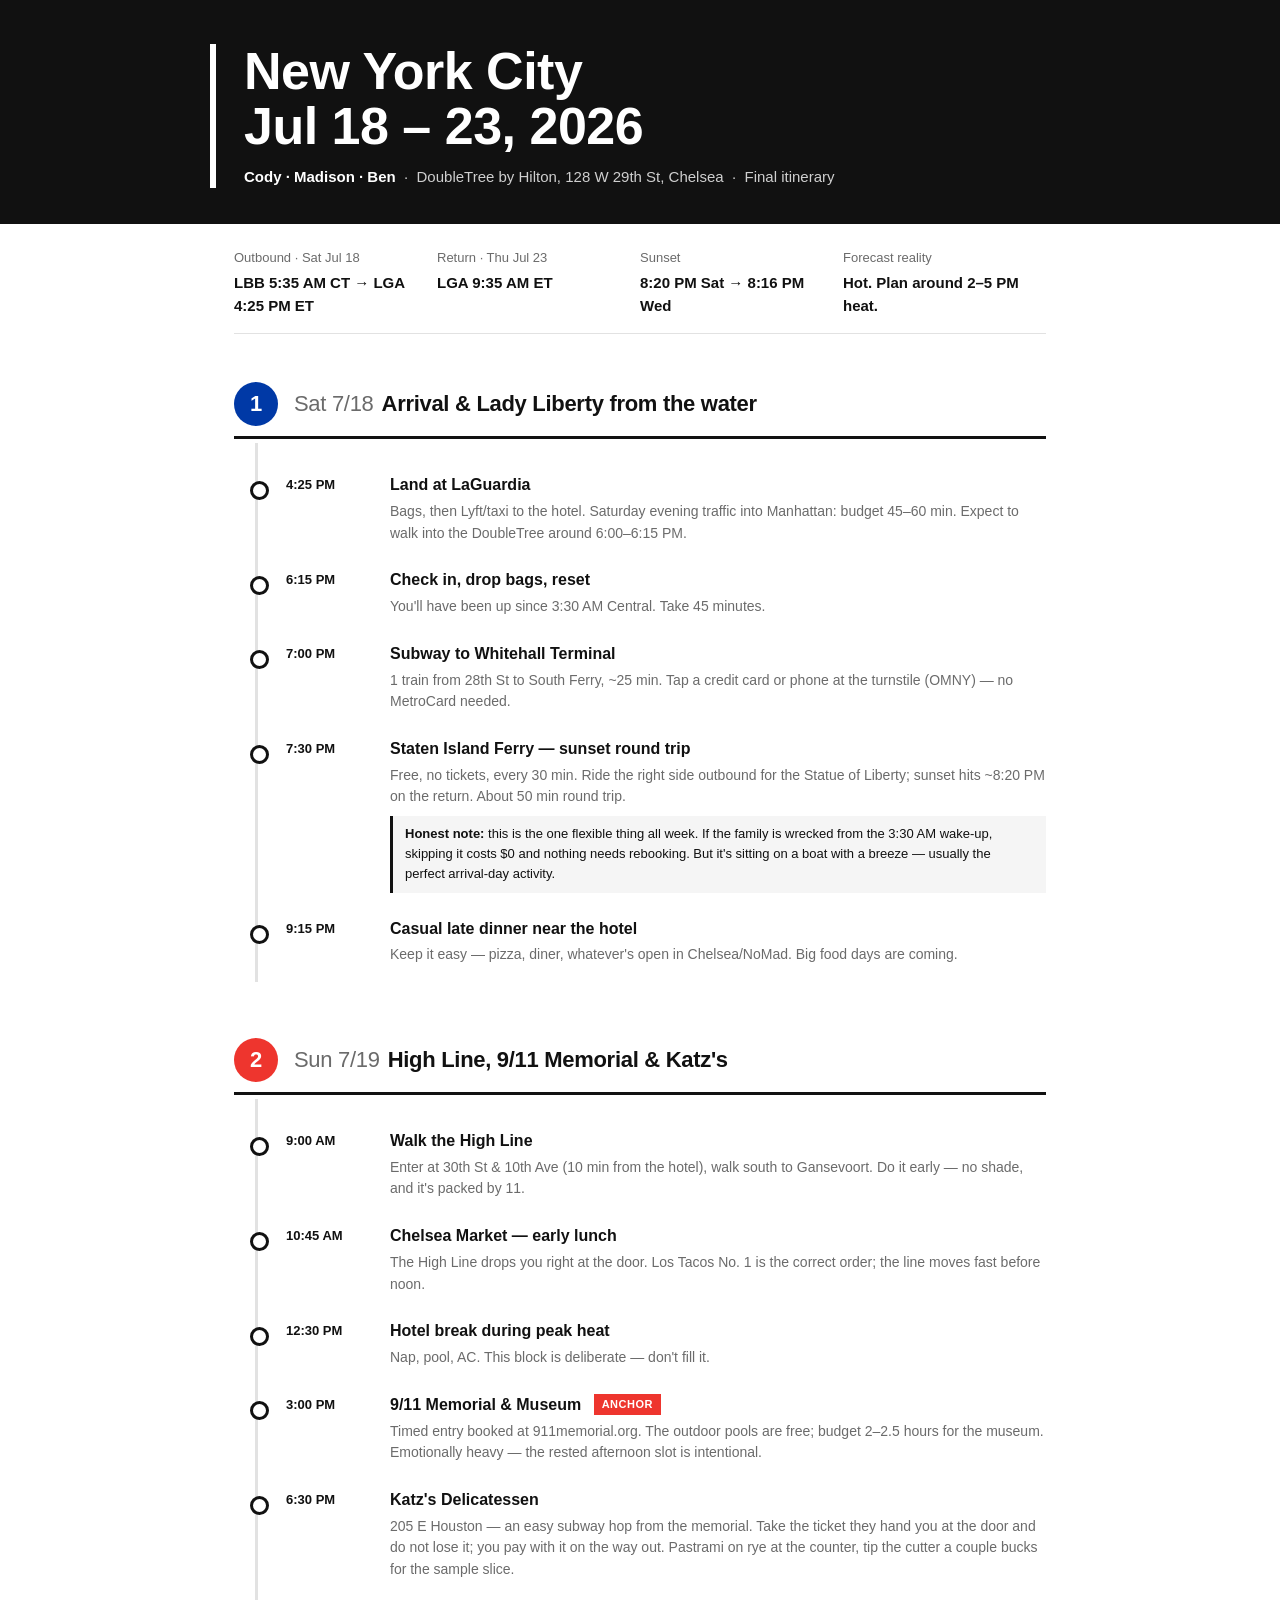
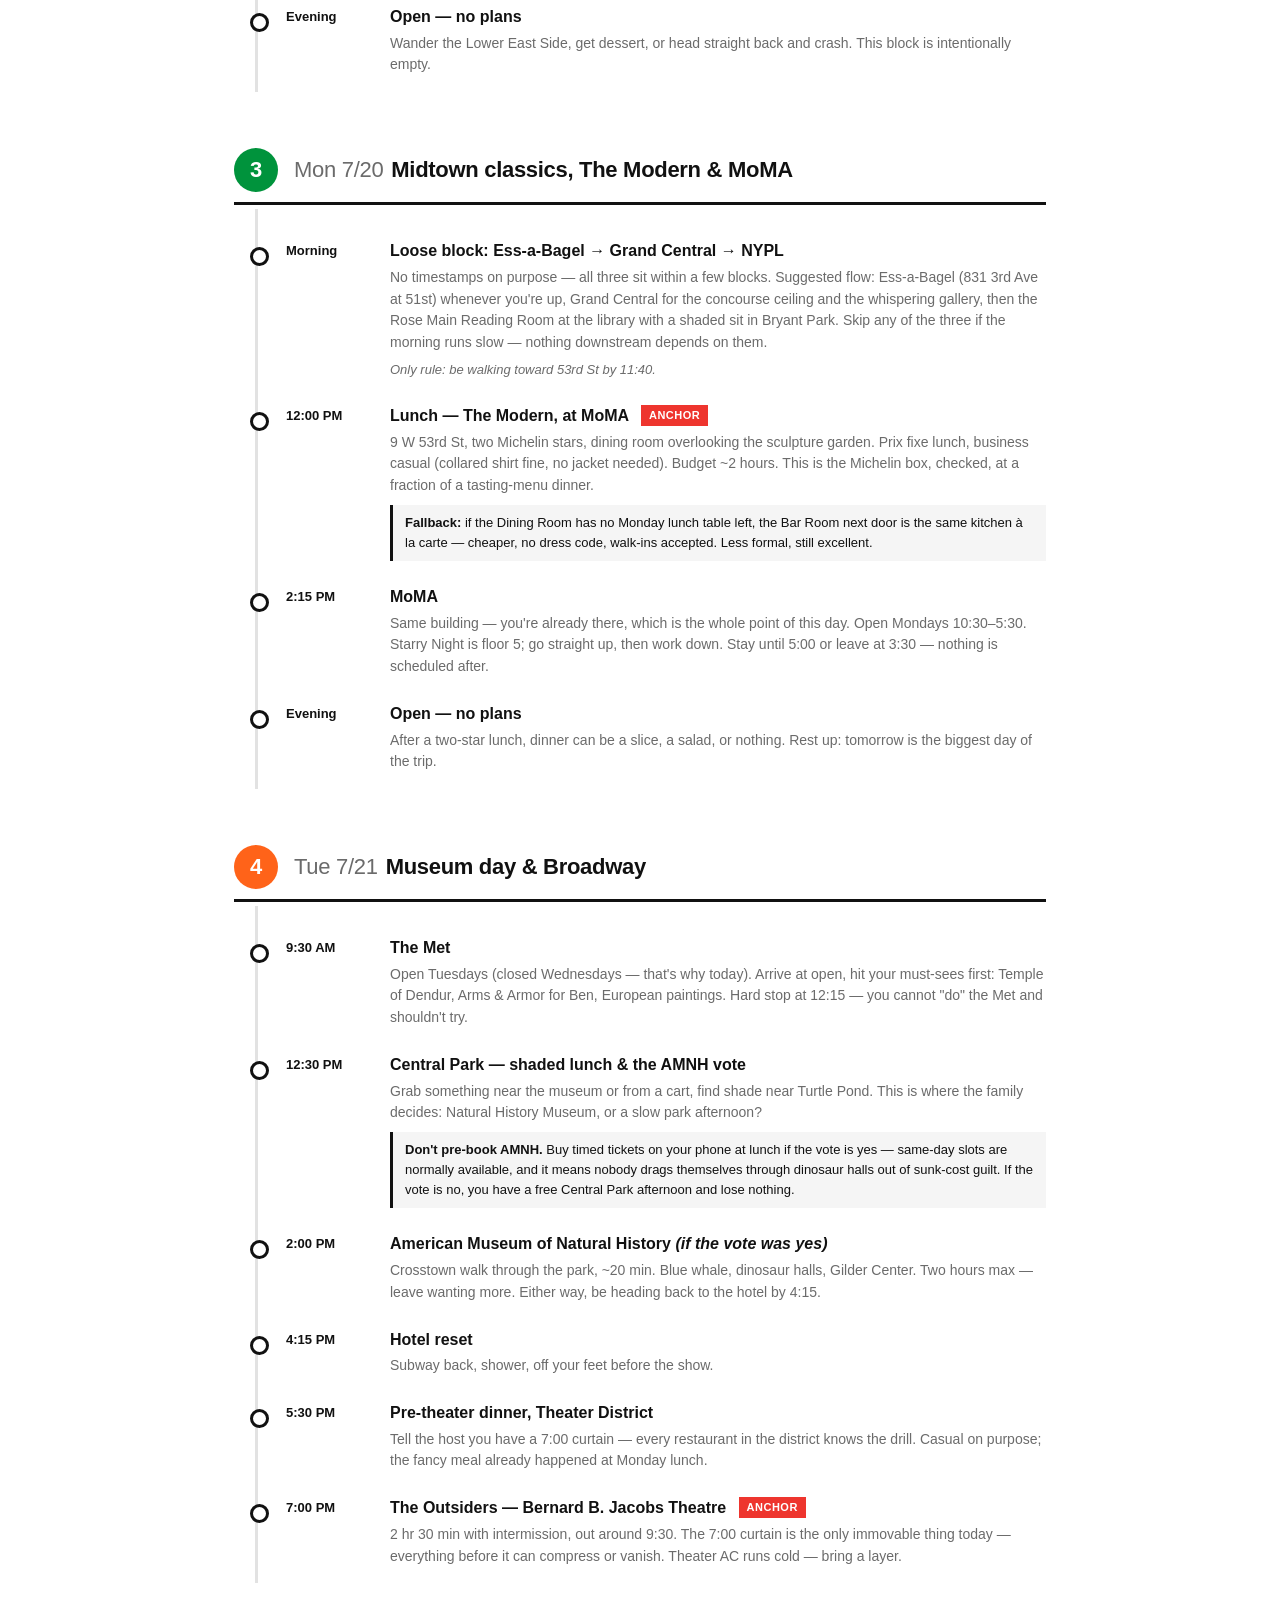
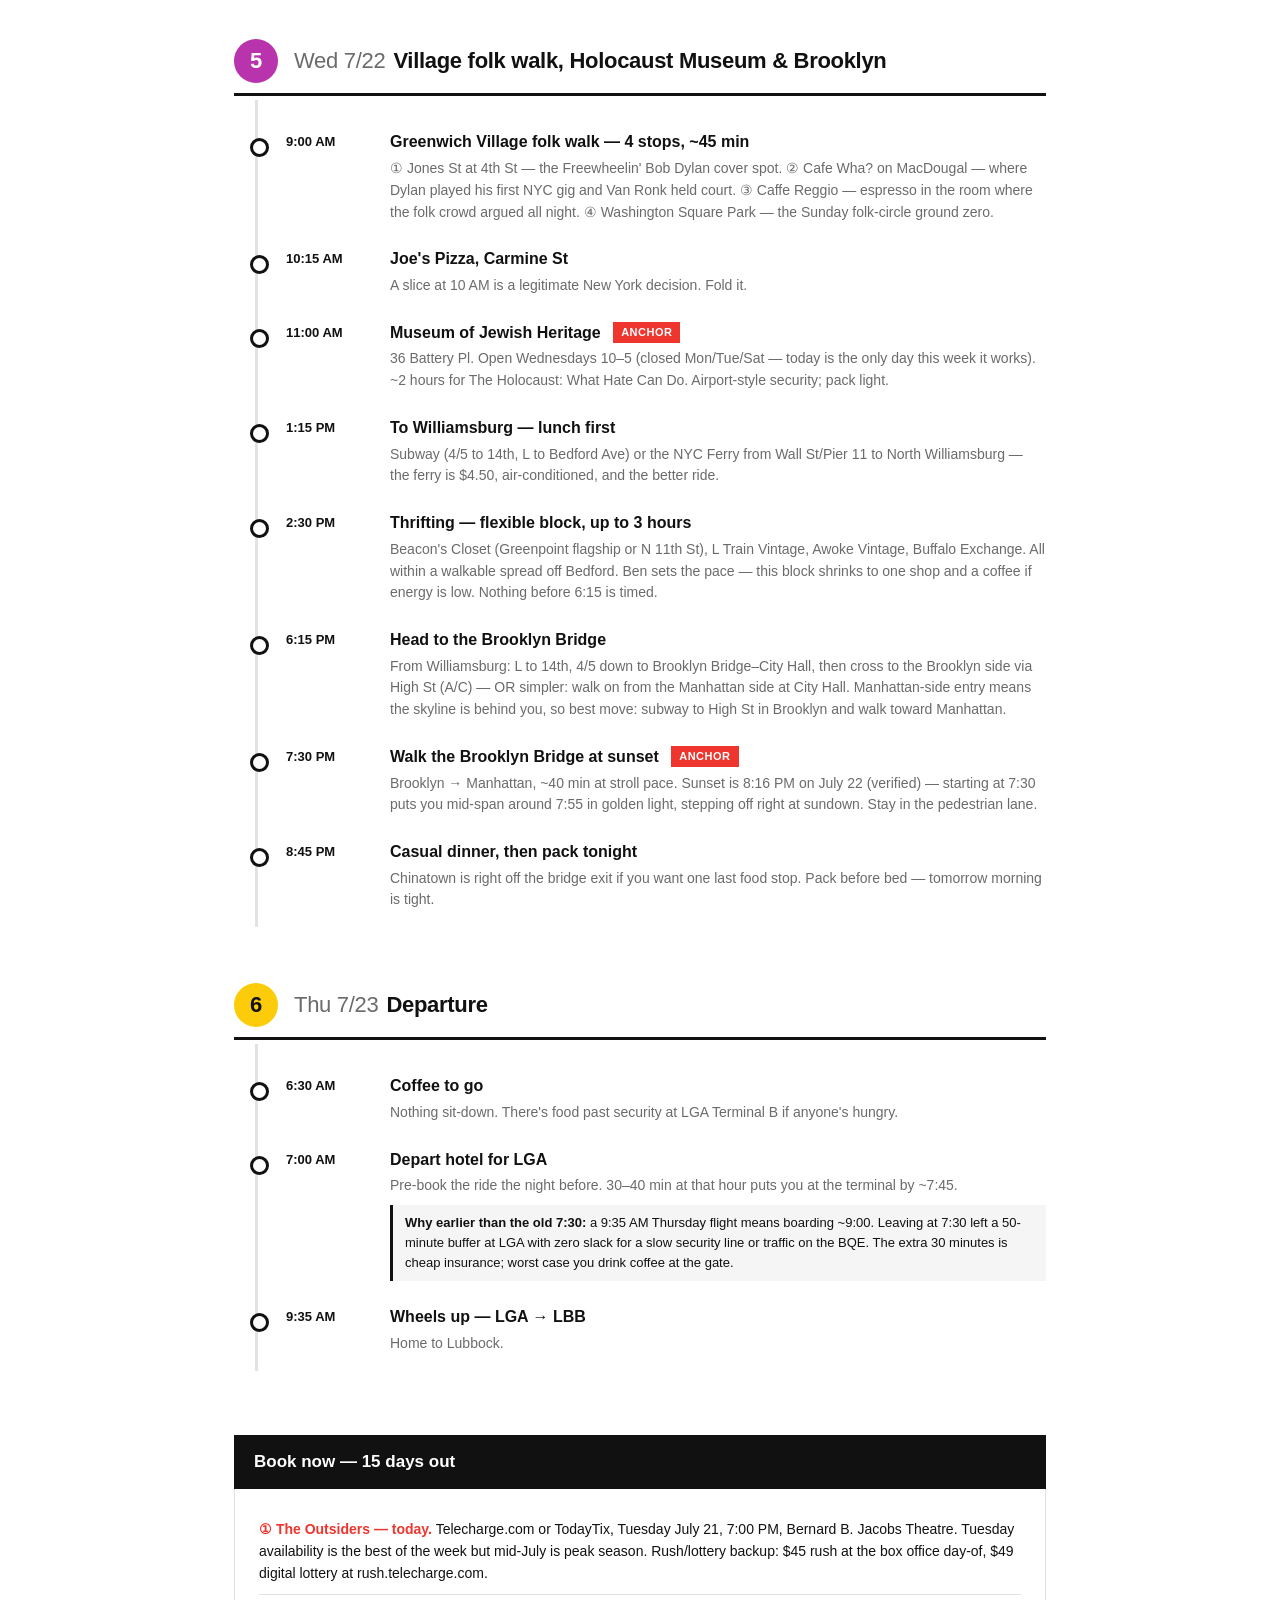
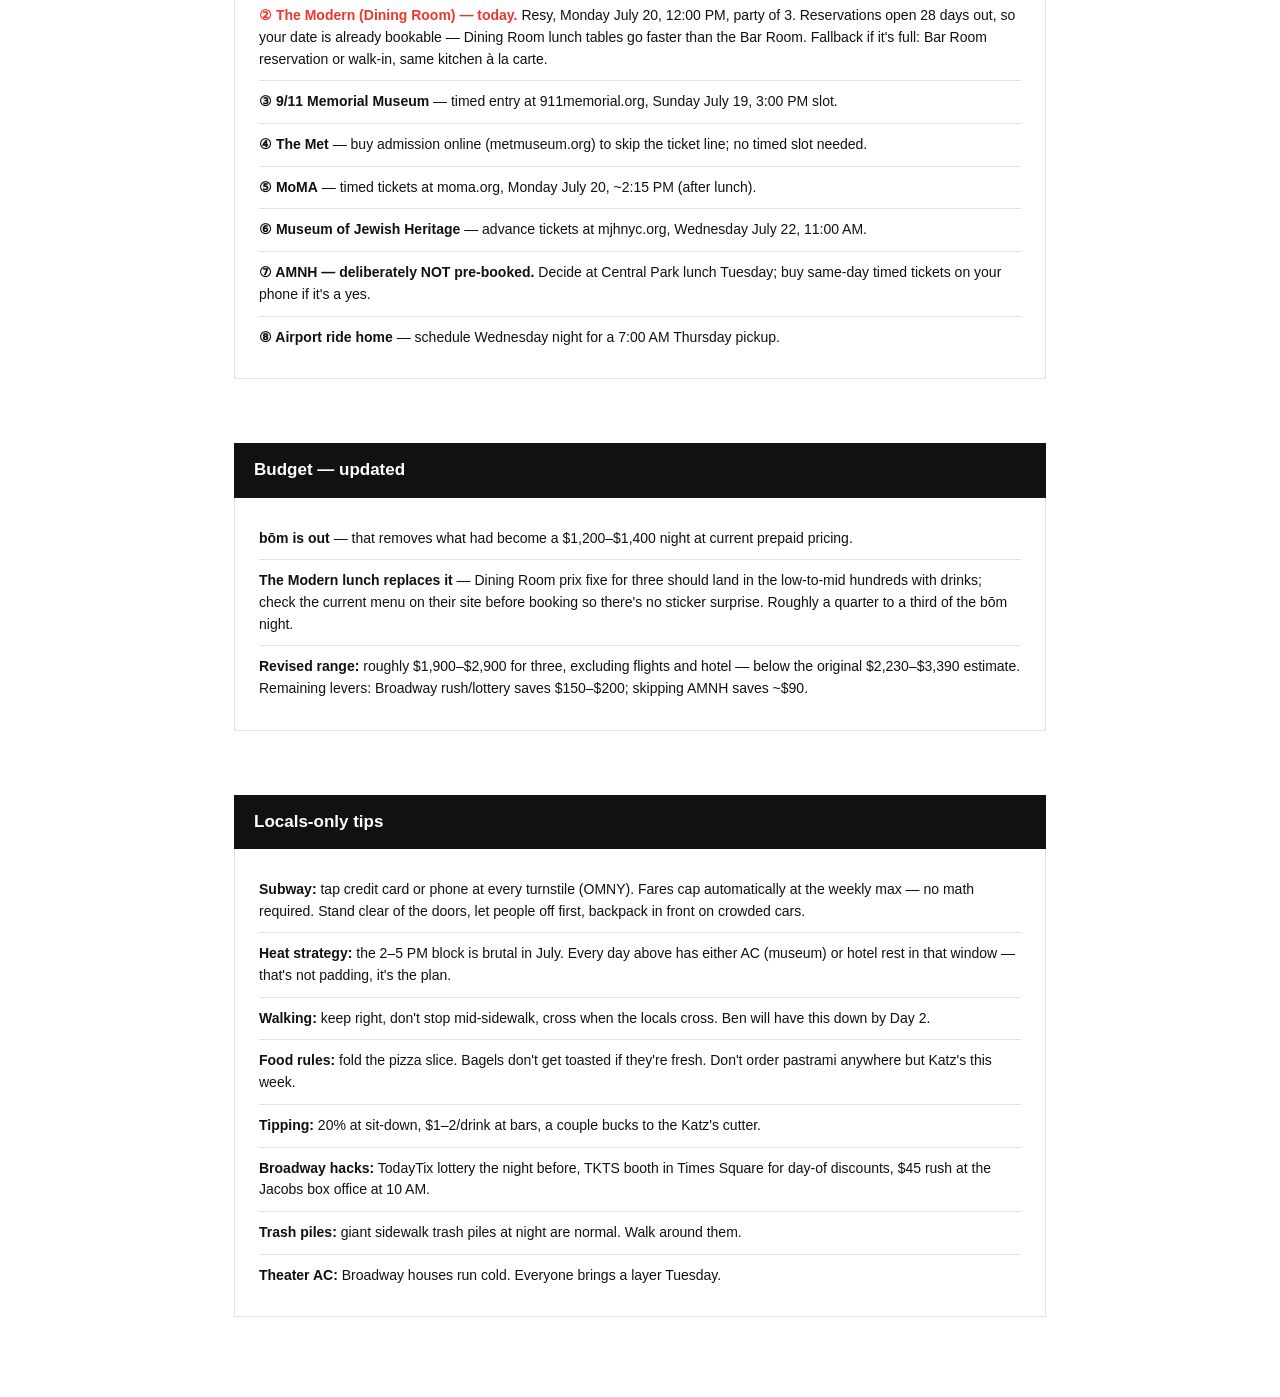
==== index.html @ e98d4908 "Add initial itinerary for NYC trip" ====
<!DOCTYPE html>
<html lang="en">
<head>
<meta charset="UTF-8">
<meta name="viewport" content="width=device-width, initial-scale=1.0">
<title>NYC — July 18–23, 2026 — Final Itinerary</title>
<style>
  :root{
    --ink:#111111;
    --paper:#ffffff;
    --gray:#6b6b6b;
    --rule:#e2e2e2;
    --d1:#0039A6; /* A/C/E blue  */
    --d2:#EE352E; /* 1/2/3 red   */
    --d3:#00933C; /* 4/5/6 green */
    --d4:#FF6319; /* B/D/F/M orange */
    --d5:#B933AD; /* 7 purple    */
    --d6:#FCCC0A; /* N/Q/R yellow */
  }
  *{margin:0;padding:0;box-sizing:border-box;}
  body{
    font-family:"Helvetica Neue",Helvetica,Arial,sans-serif;
    background:var(--paper);
    color:var(--ink);
    line-height:1.55;
    padding:0 0 80px;
  }
  .wrap{max-width:860px;margin:0 auto;padding:0 24px;}

  /* Header — MTA station signage */
  .signboard{
    background:var(--ink);
    color:#fff;
    padding:44px 0 36px;
    margin-bottom:8px;
  }
  .signboard .wrap{border-left:6px solid #fff;padding-left:28px;}
  .signboard h1{
    font-size:clamp(30px,5vw,52px);
    font-weight:700;
    letter-spacing:-0.5px;
    line-height:1.05;
  }
  .signboard .sub{
    margin-top:12px;
    font-size:15px;
    color:#cfcfcf;
    font-weight:400;
  }
  .signboard .sub strong{color:#fff;font-weight:600;}

  .flightbar{
    display:flex;flex-wrap:wrap;gap:0;
    border-bottom:1px solid var(--rule);
    margin-bottom:48px;
  }
  .flightbar .cell{
    flex:1 1 200px;
    padding:16px 20px 16px 0;
    font-size:13px;color:var(--gray);
  }
  .flightbar .cell b{display:block;color:var(--ink);font-size:15px;font-weight:600;margin-top:2px;}

  /* Day sections */
  .day{margin-bottom:56px;}
  .dayhead{
    display:flex;align-items:center;gap:16px;
    padding-bottom:10px;border-bottom:3px solid var(--ink);
    margin-bottom:4px;
  }
  .bullet{
    width:44px;height:44px;border-radius:50%;
    display:flex;align-items:center;justify-content:center;
    color:#fff;font-weight:700;font-size:22px;flex-shrink:0;
  }
  .bullet.dark{color:var(--ink);}
  .dayhead h2{font-size:22px;font-weight:700;letter-spacing:-0.3px;}
  .dayhead h2 .dow{color:var(--gray);font-weight:400;margin-right:8px;}
  .dayhead .date{margin-left:auto;font-size:13px;color:var(--gray);text-align:right;white-space:nowrap;}

  .stops{border-left:3px solid var(--rule);margin-left:21px;padding:18px 0 4px 0;}
  .stop{
    display:grid;grid-template-columns:88px 1fr;gap:16px;
    padding:12px 0 12px 28px;position:relative;
  }
  .stop::before{
    content:"";position:absolute;left:-8px;top:20px;
    width:13px;height:13px;border-radius:50%;
    background:#fff;border:3px solid var(--ink);
  }
  .stop .t{font-size:13px;font-weight:700;padding-top:2px;white-space:nowrap;}
  .stop .name{font-size:16px;font-weight:600;}
  .stop .note{font-size:14px;color:var(--gray);margin-top:3px;}
  .stop .tip{
    font-size:13px;margin-top:8px;padding:8px 12px;
    background:#f5f5f5;border-left:3px solid var(--ink);
  }
  .stop .tip b{font-weight:700;}
  .changed{
    display:inline-block;font-size:11px;font-weight:700;
    letter-spacing:0.5px;text-transform:uppercase;
    background:var(--ink);color:#fff;padding:2px 8px;margin-left:8px;
    vertical-align:2px;
  }

  .anchor{
    display:inline-block;font-size:11px;font-weight:700;
    letter-spacing:0.5px;text-transform:uppercase;
    background:var(--d2);color:#fff;padding:2px 8px;margin-left:8px;
    vertical-align:2px;
  }
  .flexnote{
    font-size:13px;color:var(--gray);
    padding:6px 0 0;font-style:italic;
  }

  /* Checklist + tips */
  .blockhead{
    background:var(--ink);color:#fff;
    padding:14px 20px;font-size:17px;font-weight:700;
    margin:64px 0 0;
  }
  .blockbody{border:1px solid var(--rule);border-top:none;padding:20px 24px;}
  .blockbody ul{list-style:none;}
  .blockbody li{
    padding:10px 0 10px 0;border-bottom:1px solid var(--rule);
    font-size:14px;
  }
  .blockbody li:last-child{border-bottom:none;}
  .blockbody li b{font-weight:700;}
  .urgent{color:var(--d2);font-weight:700;}
  .money{font-variant-numeric:tabular-nums;}

  @media (max-width:600px){
    .stop{grid-template-columns:1fr;gap:2px;}
    .dayhead .date{display:none;}
  }
  @media (prefers-reduced-motion:reduce){*{transition:none!important;}}
</style>
</head>
<body>

<header class="signboard">
  <div class="wrap">
    <h1>New York City<br>Jul 18 – 23, 2026</h1>
    <div class="sub"><strong>Cody · Madison · Ben</strong> &nbsp;·&nbsp; DoubleTree by Hilton, 128 W 29th St, Chelsea &nbsp;·&nbsp; Final itinerary</div>
  </div>
</header>

<div class="wrap">
  <div class="flightbar">
    <div class="cell">Outbound · Sat Jul 18<b>LBB 5:35 AM CT → LGA 4:25 PM ET</b></div>
    <div class="cell">Return · Thu Jul 23<b>LGA 9:35 AM ET</b></div>
    <div class="cell">Sunset<b>8:20 PM Sat → 8:16 PM Wed</b></div>
    <div class="cell">Forecast reality<b>Hot. Plan around 2–5 PM heat.</b></div>
  </div>

  <!-- DAY 1 -->
  <section class="day">
    <div class="dayhead">
      <div class="bullet" style="background:var(--d1)">1</div>
      <h2><span class="dow">Sat 7/18</span>Arrival &amp; Lady Liberty from the water</h2>
    </div>
    <div class="stops">
      <div class="stop"><div class="t">4:25 PM</div><div>
        <div class="name">Land at LaGuardia</div>
        <div class="note">Bags, then Lyft/taxi to the hotel. Saturday evening traffic into Manhattan: budget 45–60 min. Expect to walk into the DoubleTree around 6:00–6:15 PM.</div>
      </div></div>
      <div class="stop"><div class="t">6:15 PM</div><div>
        <div class="name">Check in, drop bags, reset</div>
        <div class="note">You'll have been up since 3:30 AM Central. Take 45 minutes.</div>
      </div></div>
      <div class="stop"><div class="t">7:00 PM</div><div>
        <div class="name">Subway to Whitehall Terminal</div>
        <div class="note">1 train from 28th St to South Ferry, ~25 min. Tap a credit card or phone at the turnstile (OMNY) — no MetroCard needed.</div>
      </div></div>
      <div class="stop"><div class="t">7:30 PM</div><div>
        <div class="name">Staten Island Ferry — sunset round trip</div>
        <div class="note">Free, no tickets, every 30 min. Ride the right side outbound for the Statue of Liberty; sunset hits ~8:20 PM on the return. About 50 min round trip.</div>
        <div class="tip"><b>Honest note:</b> this is the one flexible thing all week. If the family is wrecked from the 3:30 AM wake-up, skipping it costs $0 and nothing needs rebooking. But it's sitting on a boat with a breeze — usually the perfect arrival-day activity.</div>
      </div></div>
      <div class="stop"><div class="t">9:15 PM</div><div>
        <div class="name">Casual late dinner near the hotel</div>
        <div class="note">Keep it easy — pizza, diner, whatever's open in Chelsea/NoMad. Big food days are coming.</div>
      </div></div>
    </div>
  </section>

  <!-- DAY 2 -->
  <section class="day">
    <div class="dayhead">
      <div class="bullet" style="background:var(--d2)">2</div>
      <h2><span class="dow">Sun 7/19</span>High Line, 9/11 Memorial &amp; Katz's</h2>
    </div>
    <div class="stops">
      <div class="stop"><div class="t">9:00 AM</div><div>
        <div class="name">Walk the High Line</div>
        <div class="note">Enter at 30th St &amp; 10th Ave (10 min from the hotel), walk south to Gansevoort. Do it early — no shade, and it's packed by 11.</div>
      </div></div>
      <div class="stop"><div class="t">10:45 AM</div><div>
        <div class="name">Chelsea Market — early lunch</div>
        <div class="note">The High Line drops you right at the door. Los Tacos No. 1 is the correct order; the line moves fast before noon.</div>
      </div></div>
      <div class="stop"><div class="t">12:30 PM</div><div>
        <div class="name">Hotel break during peak heat</div>
        <div class="note">Nap, pool, AC. This block is deliberate — don't fill it.</div>
      </div></div>
      <div class="stop"><div class="t">3:00 PM</div><div>
        <div class="name">9/11 Memorial &amp; Museum <span class="anchor">Anchor</span></div>
        <div class="note">Timed entry booked at 911memorial.org. The outdoor pools are free; budget 2–2.5 hours for the museum. Emotionally heavy — the rested afternoon slot is intentional.</div>
      </div></div>
      <div class="stop"><div class="t">6:30 PM</div><div>
        <div class="name">Katz's Delicatessen</div>
        <div class="note">205 E Houston — an easy subway hop from the memorial. Take the ticket they hand you at the door and do not lose it; you pay with it on the way out. Pastrami on rye at the counter, tip the cutter a couple bucks for the sample slice.</div>
      </div></div>
      <div class="stop"><div class="t">Evening</div><div>
        <div class="name">Open — no plans</div>
        <div class="note">Wander the Lower East Side, get dessert, or head straight back and crash. This block is intentionally empty.</div>
      </div></div>
    </div>
  </section>

  <!-- DAY 3 -->
  <section class="day">
    <div class="dayhead">
      <div class="bullet" style="background:var(--d3)">3</div>
      <h2><span class="dow">Mon 7/20</span>Midtown classics, The Modern &amp; MoMA</h2>
    </div>
    <div class="stops">
      <div class="stop"><div class="t">Morning</div><div>
        <div class="name">Loose block: Ess-a-Bagel → Grand Central → NYPL</div>
        <div class="note">No timestamps on purpose — all three sit within a few blocks. Suggested flow: Ess-a-Bagel (831 3rd Ave at 51st) whenever you're up, Grand Central for the concourse ceiling and the whispering gallery, then the Rose Main Reading Room at the library with a shaded sit in Bryant Park. Skip any of the three if the morning runs slow — nothing downstream depends on them.</div>
        <div class="flexnote">Only rule: be walking toward 53rd St by 11:40.</div>
      </div></div>
      <div class="stop"><div class="t">12:00 PM</div><div>
        <div class="name">Lunch — The Modern, at MoMA <span class="anchor">Anchor</span></div>
        <div class="note">9 W 53rd St, two Michelin stars, dining room overlooking the sculpture garden. Prix fixe lunch, business casual (collared shirt fine, no jacket needed). Budget ~2 hours. This is the Michelin box, checked, at a fraction of a tasting-menu dinner.</div>
        <div class="tip"><b>Fallback:</b> if the Dining Room has no Monday lunch table left, the Bar Room next door is the same kitchen à la carte — cheaper, no dress code, walk-ins accepted. Less formal, still excellent.</div>
      </div></div>
      <div class="stop"><div class="t">2:15 PM</div><div>
        <div class="name">MoMA</div>
        <div class="note">Same building — you're already there, which is the whole point of this day. Open Mondays 10:30–5:30. Starry Night is floor 5; go straight up, then work down. Stay until 5:00 or leave at 3:30 — nothing is scheduled after.</div>
      </div></div>
      <div class="stop"><div class="t">Evening</div><div>
        <div class="name">Open — no plans</div>
        <div class="note">After a two-star lunch, dinner can be a slice, a salad, or nothing. Rest up: tomorrow is the biggest day of the trip.</div>
      </div></div>
    </div>
  </section>

  <!-- DAY 4 -->
  <section class="day">
    <div class="dayhead">
      <div class="bullet" style="background:var(--d4)">4</div>
      <h2><span class="dow">Tue 7/21</span>Museum day &amp; Broadway</h2>
    </div>
    <div class="stops">
      <div class="stop"><div class="t">9:30 AM</div><div>
        <div class="name">The Met</div>
        <div class="note">Open Tuesdays (closed Wednesdays — that's why today). Arrive at open, hit your must-sees first: Temple of Dendur, Arms &amp; Armor for Ben, European paintings. Hard stop at 12:15 — you cannot "do" the Met and shouldn't try.</div>
      </div></div>
      <div class="stop"><div class="t">12:30 PM</div><div>
        <div class="name">Central Park — shaded lunch &amp; the AMNH vote</div>
        <div class="note">Grab something near the museum or from a cart, find shade near Turtle Pond. This is where the family decides: Natural History Museum, or a slow park afternoon?</div>
        <div class="tip"><b>Don't pre-book AMNH.</b> Buy timed tickets on your phone at lunch if the vote is yes — same-day slots are normally available, and it means nobody drags themselves through dinosaur halls out of sunk-cost guilt. If the vote is no, you have a free Central Park afternoon and lose nothing.</div>
      </div></div>
      <div class="stop"><div class="t">2:00 PM</div><div>
        <div class="name">American Museum of Natural History <em>(if the vote was yes)</em></div>
        <div class="note">Crosstown walk through the park, ~20 min. Blue whale, dinosaur halls, Gilder Center. Two hours max — leave wanting more. Either way, be heading back to the hotel by 4:15.</div>
      </div></div>
      <div class="stop"><div class="t">4:15 PM</div><div>
        <div class="name">Hotel reset</div>
        <div class="note">Subway back, shower, off your feet before the show.</div>
      </div></div>
      <div class="stop"><div class="t">5:30 PM</div><div>
        <div class="name">Pre-theater dinner, Theater District</div>
        <div class="note">Tell the host you have a 7:00 curtain — every restaurant in the district knows the drill. Casual on purpose; the fancy meal already happened at Monday lunch.</div>
      </div></div>
      <div class="stop"><div class="t">7:00 PM</div><div>
        <div class="name">The Outsiders — Bernard B. Jacobs Theatre <span class="anchor">Anchor</span></div>
        <div class="note">2 hr 30 min with intermission, out around 9:30. The 7:00 curtain is the only immovable thing today — everything before it can compress or vanish. Theater AC runs cold — bring a layer.</div>
      </div></div>
    </div>
  </section>

  <!-- DAY 5 -->
  <section class="day">
    <div class="dayhead">
      <div class="bullet" style="background:var(--d5)">5</div>
      <h2><span class="dow">Wed 7/22</span>Village folk walk, Holocaust Museum &amp; Brooklyn</h2>
    </div>
    <div class="stops">
      <div class="stop"><div class="t">9:00 AM</div><div>
        <div class="name">Greenwich Village folk walk — 4 stops, ~45 min</div>
        <div class="note">① Jones St at 4th St — the Freewheelin' Bob Dylan cover spot. ② Cafe Wha? on MacDougal — where Dylan played his first NYC gig and Van Ronk held court. ③ Caffe Reggio — espresso in the room where the folk crowd argued all night. ④ Washington Square Park — the Sunday folk-circle ground zero.</div>
      </div></div>
      <div class="stop"><div class="t">10:15 AM</div><div>
        <div class="name">Joe's Pizza, Carmine St</div>
        <div class="note">A slice at 10 AM is a legitimate New York decision. Fold it.</div>
      </div></div>
      <div class="stop"><div class="t">11:00 AM</div><div>
        <div class="name">Museum of Jewish Heritage <span class="anchor">Anchor</span></div>
        <div class="note">36 Battery Pl. Open Wednesdays 10–5 (closed Mon/Tue/Sat — today is the only day this week it works). ~2 hours for The Holocaust: What Hate Can Do. Airport-style security; pack light.</div>
      </div></div>
      <div class="stop"><div class="t">1:15 PM</div><div>
        <div class="name">To Williamsburg — lunch first</div>
        <div class="note">Subway (4/5 to 14th, L to Bedford Ave) or the NYC Ferry from Wall St/Pier 11 to North Williamsburg — the ferry is $4.50, air-conditioned, and the better ride.</div>
      </div></div>
      <div class="stop"><div class="t">2:30 PM</div><div>
        <div class="name">Thrifting — flexible block, up to 3 hours</div>
        <div class="note">Beacon's Closet (Greenpoint flagship or N 11th St), L Train Vintage, Awoke Vintage, Buffalo Exchange. All within a walkable spread off Bedford. Ben sets the pace — this block shrinks to one shop and a coffee if energy is low. Nothing before 6:15 is timed.</div>
      </div></div>
      <div class="stop"><div class="t">6:15 PM</div><div>
        <div class="name">Head to the Brooklyn Bridge</div>
        <div class="note">From Williamsburg: L to 14th, 4/5 down to Brooklyn Bridge–City Hall, then cross to the Brooklyn side via High St (A/C) — OR simpler: walk on from the Manhattan side at City Hall. Manhattan-side entry means the skyline is behind you, so best move: subway to High St in Brooklyn and walk toward Manhattan.</div>
      </div></div>
      <div class="stop"><div class="t">7:30 PM</div><div>
        <div class="name">Walk the Brooklyn Bridge at sunset <span class="anchor">Anchor</span></div>
        <div class="note">Brooklyn → Manhattan, ~40 min at stroll pace. Sunset is 8:16 PM on July 22 (verified) — starting at 7:30 puts you mid-span around 7:55 in golden light, stepping off right at sundown. Stay in the pedestrian lane.</div>
      </div></div>
      <div class="stop"><div class="t">8:45 PM</div><div>
        <div class="name">Casual dinner, then pack tonight</div>
        <div class="note">Chinatown is right off the bridge exit if you want one last food stop. Pack before bed — tomorrow morning is tight.</div>
      </div></div>
    </div>
  </section>

  <!-- DAY 6 -->
  <section class="day">
    <div class="dayhead">
      <div class="bullet dark" style="background:var(--d6)">6</div>
      <h2><span class="dow">Thu 7/23</span>Departure</h2>
    </div>
    <div class="stops">
      <div class="stop"><div class="t">6:30 AM</div><div>
        <div class="name">Coffee to go</div>
        <div class="note">Nothing sit-down. There's food past security at LGA Terminal B if anyone's hungry.</div>
      </div></div>
      <div class="stop"><div class="t">7:00 AM</div><div>
        <div class="name">Depart hotel for LGA</div>
        <div class="note">Pre-book the ride the night before. 30–40 min at that hour puts you at the terminal by ~7:45.</div>
        <div class="tip"><b>Why earlier than the old 7:30:</b> a 9:35 AM Thursday flight means boarding ~9:00. Leaving at 7:30 left a 50-minute buffer at LGA with zero slack for a slow security line or traffic on the BQE. The extra 30 minutes is cheap insurance; worst case you drink coffee at the gate.</div>
      </div></div>
      <div class="stop"><div class="t">9:35 AM</div><div>
        <div class="name">Wheels up — LGA → LBB</div>
        <div class="note">Home to Lubbock.</div>
      </div></div>
    </div>
  </section>

  <!-- BOOKING CHECKLIST -->
  <div class="blockhead">Book now — 15 days out</div>
  <div class="blockbody">
    <ul>
      <li><span class="urgent">① The Outsiders — today.</span> Telecharge.com or TodayTix, Tuesday July 21, 7:00 PM, Bernard B. Jacobs Theatre. Tuesday availability is the best of the week but mid-July is peak season. Rush/lottery backup: $45 rush at the box office day-of, $49 digital lottery at rush.telecharge.com.</li>
      <li><span class="urgent">② The Modern (Dining Room) — today.</span> Resy, Monday July 20, 12:00 PM, party of 3. Reservations open 28 days out, so your date is already bookable — Dining Room lunch tables go faster than the Bar Room. Fallback if it's full: Bar Room reservation or walk-in, same kitchen à la carte.</li>
      <li><b>③ 9/11 Memorial Museum</b> — timed entry at 911memorial.org, Sunday July 19, 3:00 PM slot.</li>
      <li><b>④ The Met</b> — buy admission online (metmuseum.org) to skip the ticket line; no timed slot needed.</li>
      <li><b>⑤ MoMA</b> — timed tickets at moma.org, Monday July 20, ~2:15 PM (after lunch).</li>
      <li><b>⑥ Museum of Jewish Heritage</b> — advance tickets at mjhnyc.org, Wednesday July 22, 11:00 AM.</li>
      <li><b>⑦ AMNH — deliberately NOT pre-booked.</b> Decide at Central Park lunch Tuesday; buy same-day timed tickets on your phone if it's a yes.</li>
      <li><b>⑧ Airport ride home</b> — schedule Wednesday night for a 7:00 AM Thursday pickup.</li>
    </ul>
  </div>

  <!-- BUDGET -->
  <div class="blockhead">Budget — updated</div>
  <div class="blockbody">
    <ul>
      <li><b>bōm is out</b> — that removes what had become a <span class="money">$1,200–$1,400</span> night at current prepaid pricing.</li>
      <li><b>The Modern lunch replaces it</b> — Dining Room prix fixe for three should land in the low-to-mid hundreds with drinks; check the current menu on their site before booking so there's no sticker surprise. Roughly a quarter to a third of the bōm night.</li>
      <li><b>Revised range:</b> roughly <span class="money">$1,900–$2,900</span> for three, excluding flights and hotel — below the original <span class="money">$2,230–$3,390</span> estimate. Remaining levers: Broadway rush/lottery saves <span class="money">$150–$200</span>; skipping AMNH saves ~<span class="money">$90</span>.</li>
    </ul>
  </div>

  <!-- LOCALS TIPS -->
  <div class="blockhead">Locals-only tips</div>
  <div class="blockbody">
    <ul>
      <li><b>Subway:</b> tap credit card or phone at every turnstile (OMNY). Fares cap automatically at the weekly max — no math required. Stand clear of the doors, let people off first, backpack in front on crowded cars.</li>
      <li><b>Heat strategy:</b> the 2–5 PM block is brutal in July. Every day above has either AC (museum) or hotel rest in that window — that's not padding, it's the plan.</li>
      <li><b>Walking:</b> keep right, don't stop mid-sidewalk, cross when the locals cross. Ben will have this down by Day 2.</li>
      <li><b>Food rules:</b> fold the pizza slice. Bagels don't get toasted if they're fresh. Don't order pastrami anywhere but Katz's this week.</li>
      <li><b>Tipping:</b> 20% at sit-down, $1–2/drink at bars, a couple bucks to the Katz's cutter.</li>
      <li><b>Broadway hacks:</b> TodayTix lottery the night before, TKTS booth in Times Square for day-of discounts, $45 rush at the Jacobs box office at 10 AM.</li>
      <li><b>Trash piles:</b> giant sidewalk trash piles at night are normal. Walk around them.</li>
      <li><b>Theater AC:</b> Broadway houses run cold. Everyone brings a layer Tuesday.</li>
    </ul>
  </div>
</div><!-- /wrap -->
</body>
</html>
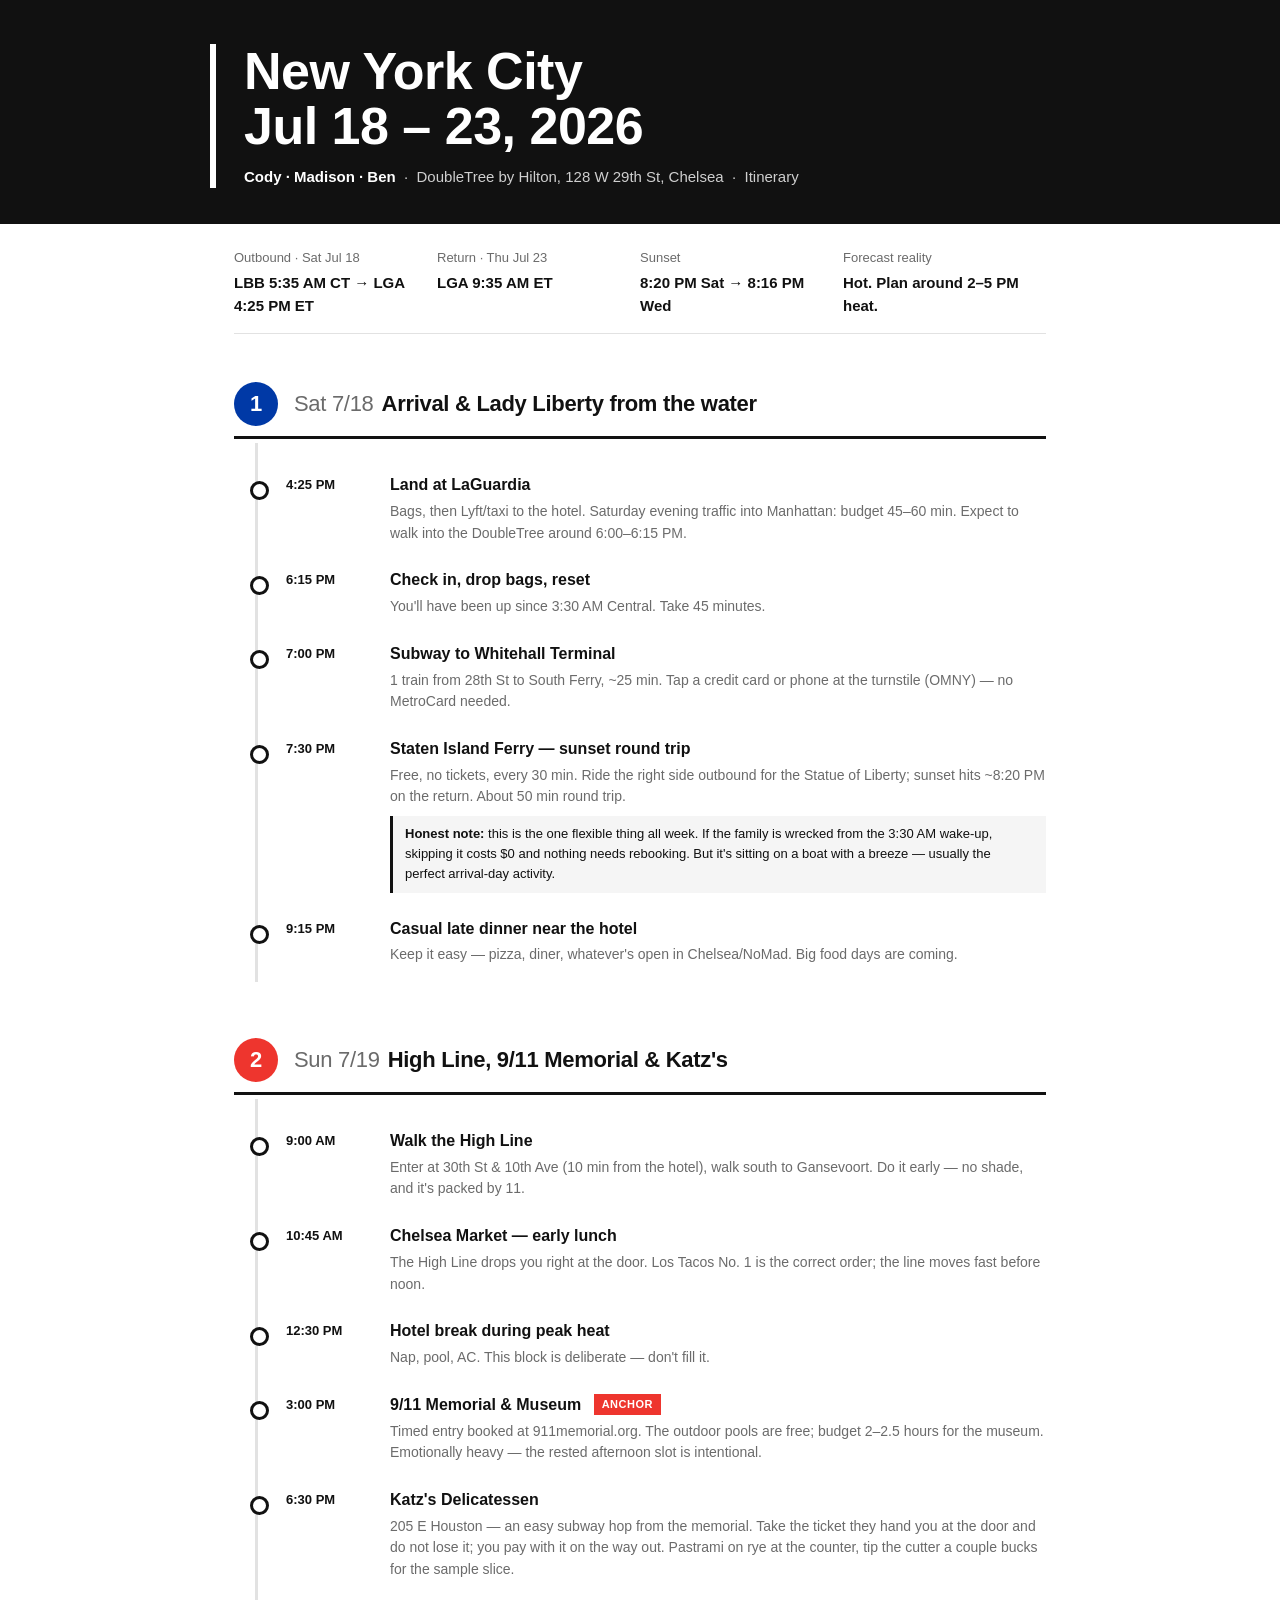
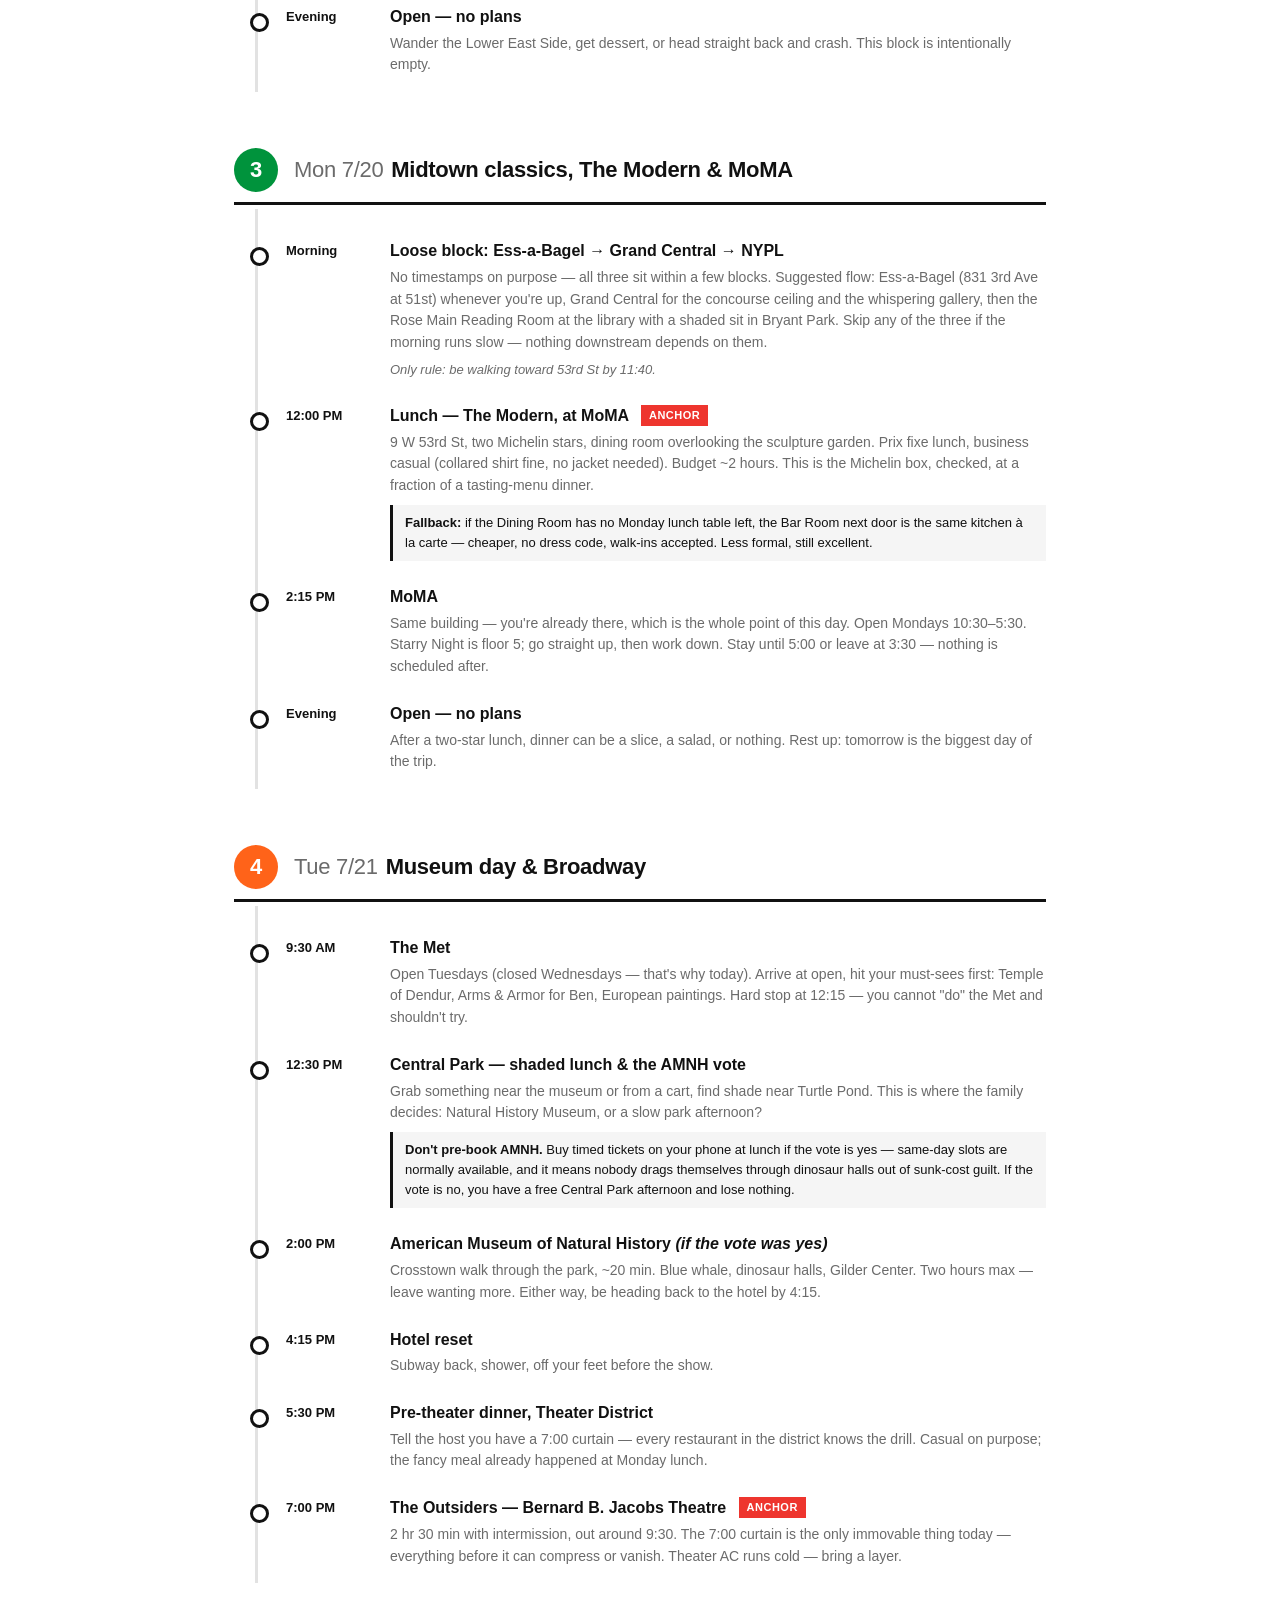
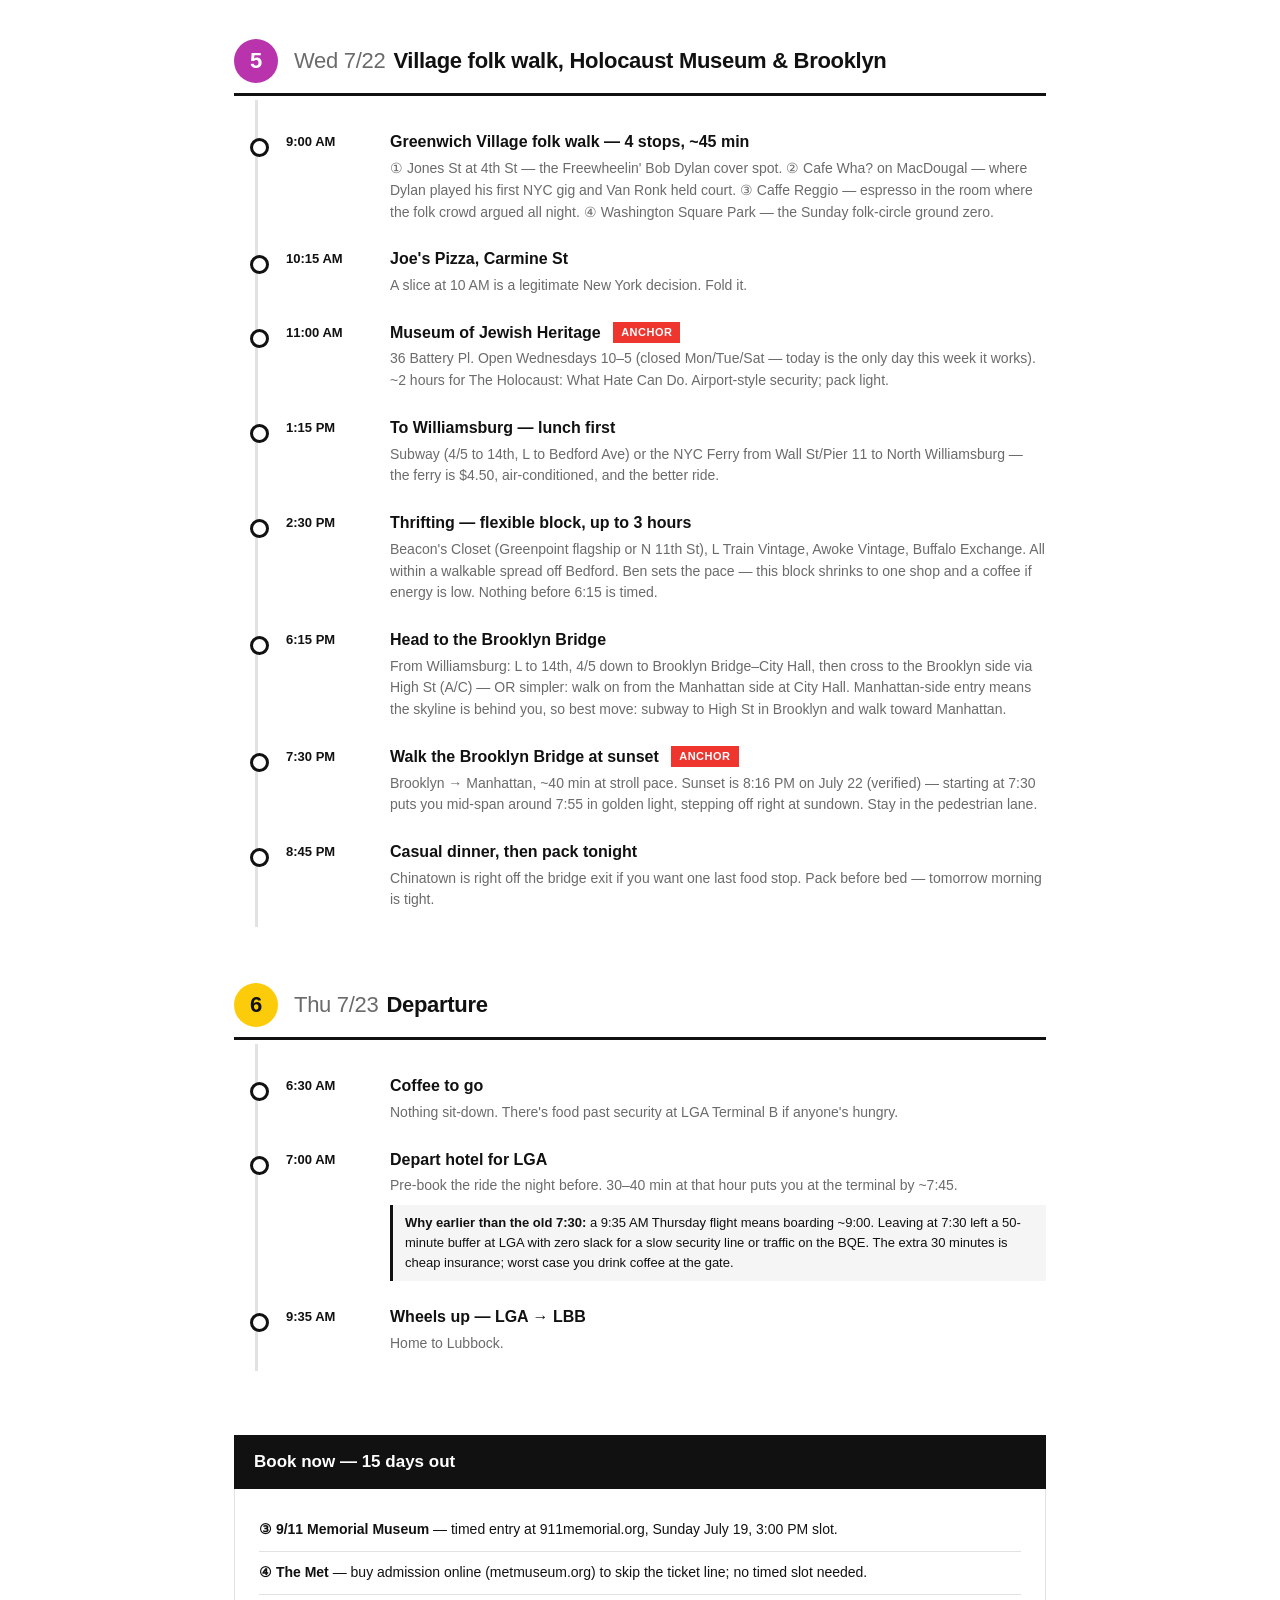
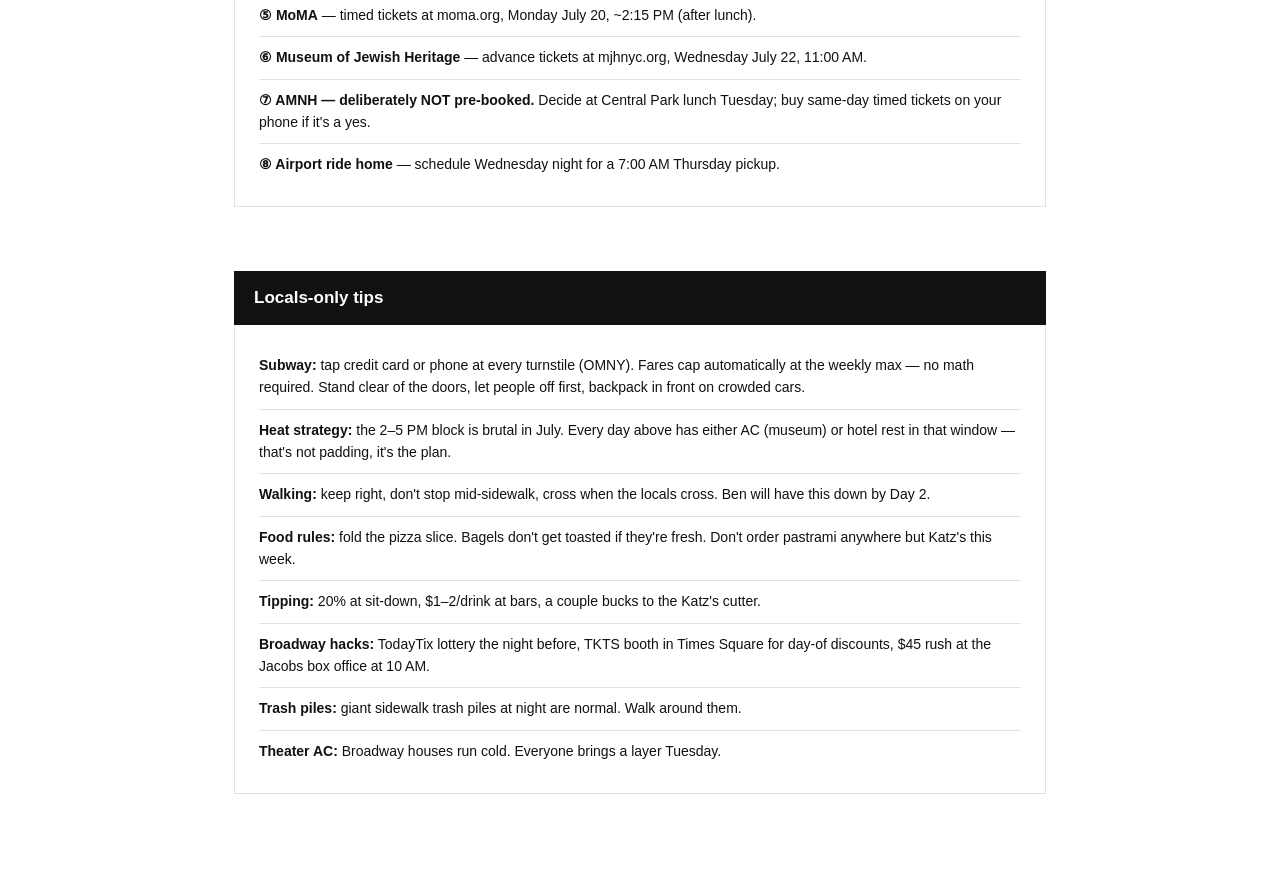
==== commit 82f2221a: "Update index.html" ====
--- a/index.html
+++ b/index.html
@@ -3,7 +3,7 @@
 <head>
 <meta charset="UTF-8">
 <meta name="viewport" content="width=device-width, initial-scale=1.0">
-<title>NYC — July 18–23, 2026 — Final Itinerary</title>
+<title>NYC — July 18–23, 2026 — Itinerary</title>
 <style>
   :root{
     --ink:#111111;
@@ -143,7 +143,7 @@
 <header class="signboard">
   <div class="wrap">
     <h1>New York City<br>Jul 18 – 23, 2026</h1>
-    <div class="sub"><strong>Cody · Madison · Ben</strong> &nbsp;·&nbsp; DoubleTree by Hilton, 128 W 29th St, Chelsea &nbsp;·&nbsp; Final itinerary</div>
+    <div class="sub"><strong>Cody · Madison · Ben</strong> &nbsp;·&nbsp; DoubleTree by Hilton, 128 W 29th St, Chelsea &nbsp;·&nbsp; Itinerary</div>
   </div>
 </header>
 
@@ -352,8 +352,6 @@
   <div class="blockhead">Book now — 15 days out</div>
   <div class="blockbody">
     <ul>
-      <li><span class="urgent">① The Outsiders — today.</span> Telecharge.com or TodayTix, Tuesday July 21, 7:00 PM, Bernard B. Jacobs Theatre. Tuesday availability is the best of the week but mid-July is peak season. Rush/lottery backup: $45 rush at the box office day-of, $49 digital lottery at rush.telecharge.com.</li>
-      <li><span class="urgent">② The Modern (Dining Room) — today.</span> Resy, Monday July 20, 12:00 PM, party of 3. Reservations open 28 days out, so your date is already bookable — Dining Room lunch tables go faster than the Bar Room. Fallback if it's full: Bar Room reservation or walk-in, same kitchen à la carte.</li>
       <li><b>③ 9/11 Memorial Museum</b> — timed entry at 911memorial.org, Sunday July 19, 3:00 PM slot.</li>
       <li><b>④ The Met</b> — buy admission online (metmuseum.org) to skip the ticket line; no timed slot needed.</li>
       <li><b>⑤ MoMA</b> — timed tickets at moma.org, Monday July 20, ~2:15 PM (after lunch).</li>
@@ -362,17 +360,6 @@
       <li><b>⑧ Airport ride home</b> — schedule Wednesday night for a 7:00 AM Thursday pickup.</li>
     </ul>
   </div>
-
-  <!-- BUDGET -->
-  <div class="blockhead">Budget — updated</div>
-  <div class="blockbody">
-    <ul>
-      <li><b>bōm is out</b> — that removes what had become a <span class="money">$1,200–$1,400</span> night at current prepaid pricing.</li>
-      <li><b>The Modern lunch replaces it</b> — Dining Room prix fixe for three should land in the low-to-mid hundreds with drinks; check the current menu on their site before booking so there's no sticker surprise. Roughly a quarter to a third of the bōm night.</li>
-      <li><b>Revised range:</b> roughly <span class="money">$1,900–$2,900</span> for three, excluding flights and hotel — below the original <span class="money">$2,230–$3,390</span> estimate. Remaining levers: Broadway rush/lottery saves <span class="money">$150–$200</span>; skipping AMNH saves ~<span class="money">$90</span>.</li>
-    </ul>
-  </div>
-
   <!-- LOCALS TIPS -->
   <div class="blockhead">Locals-only tips</div>
   <div class="blockbody">
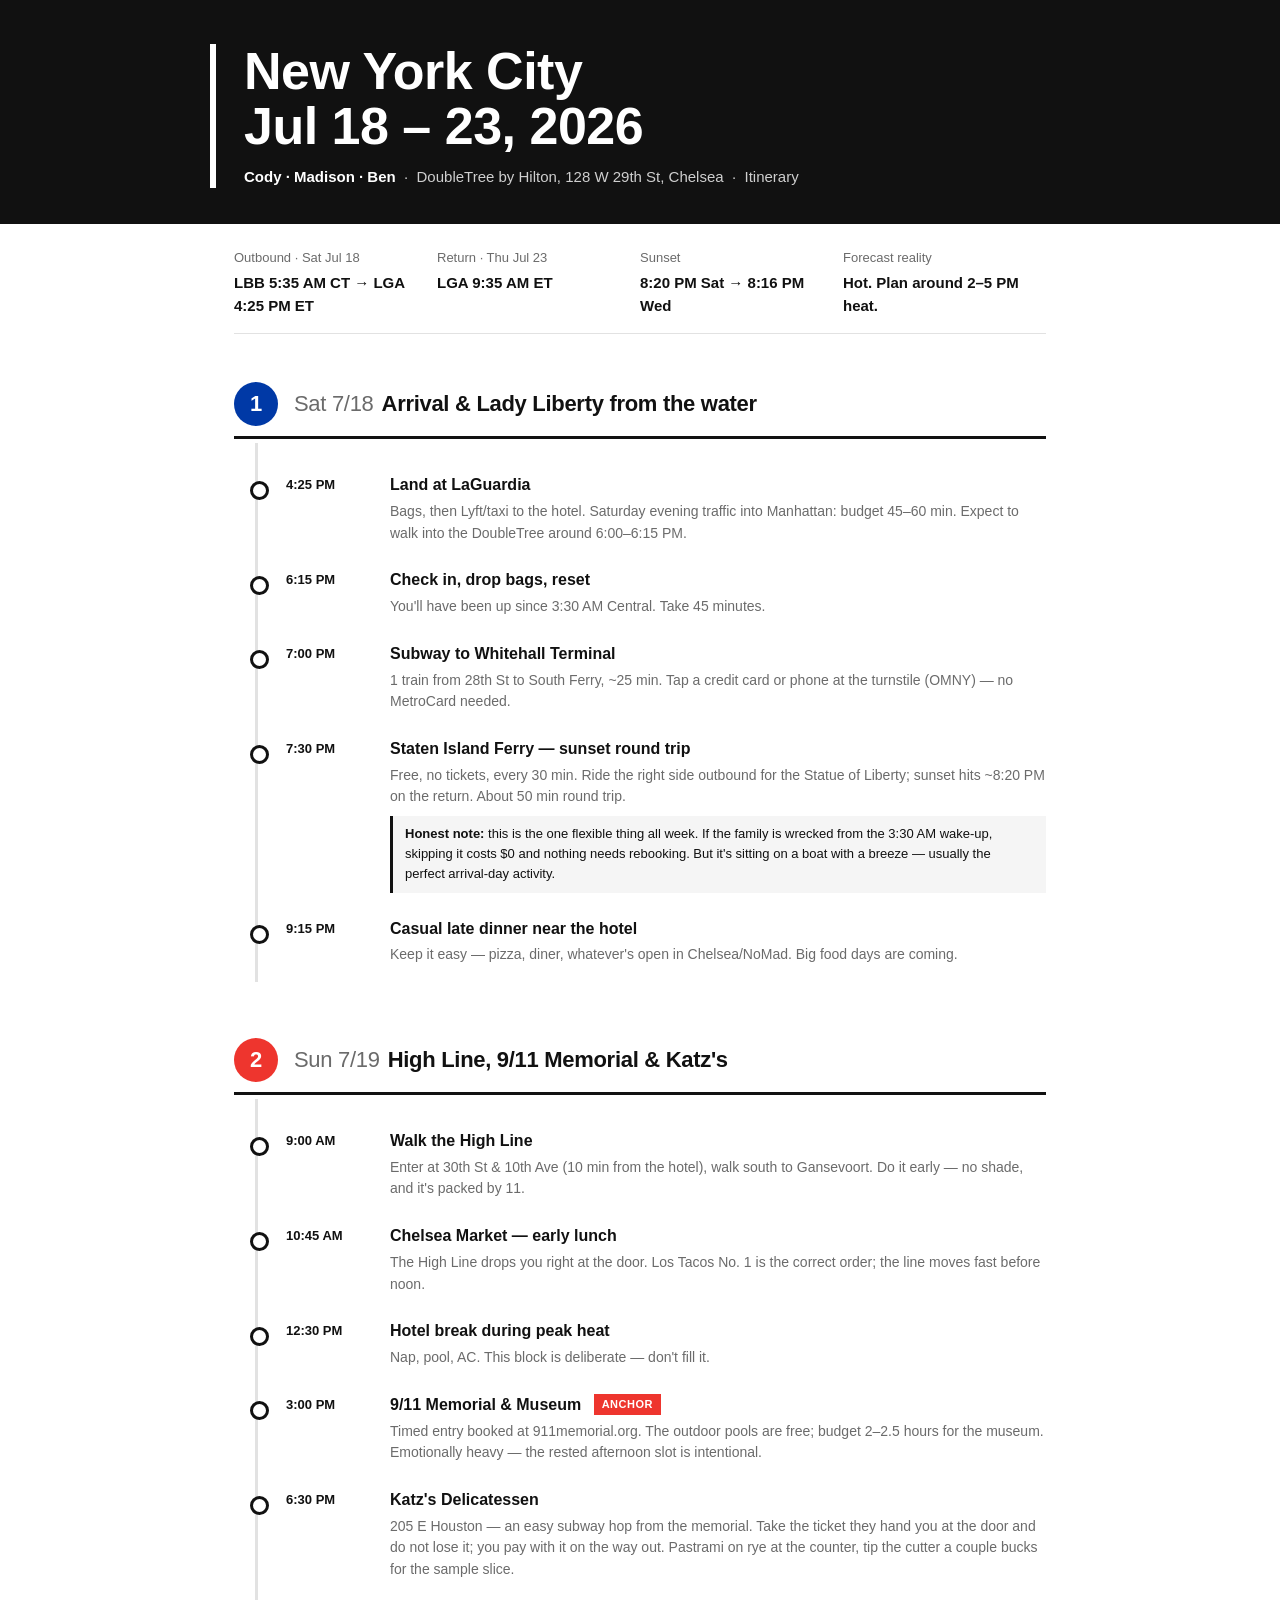
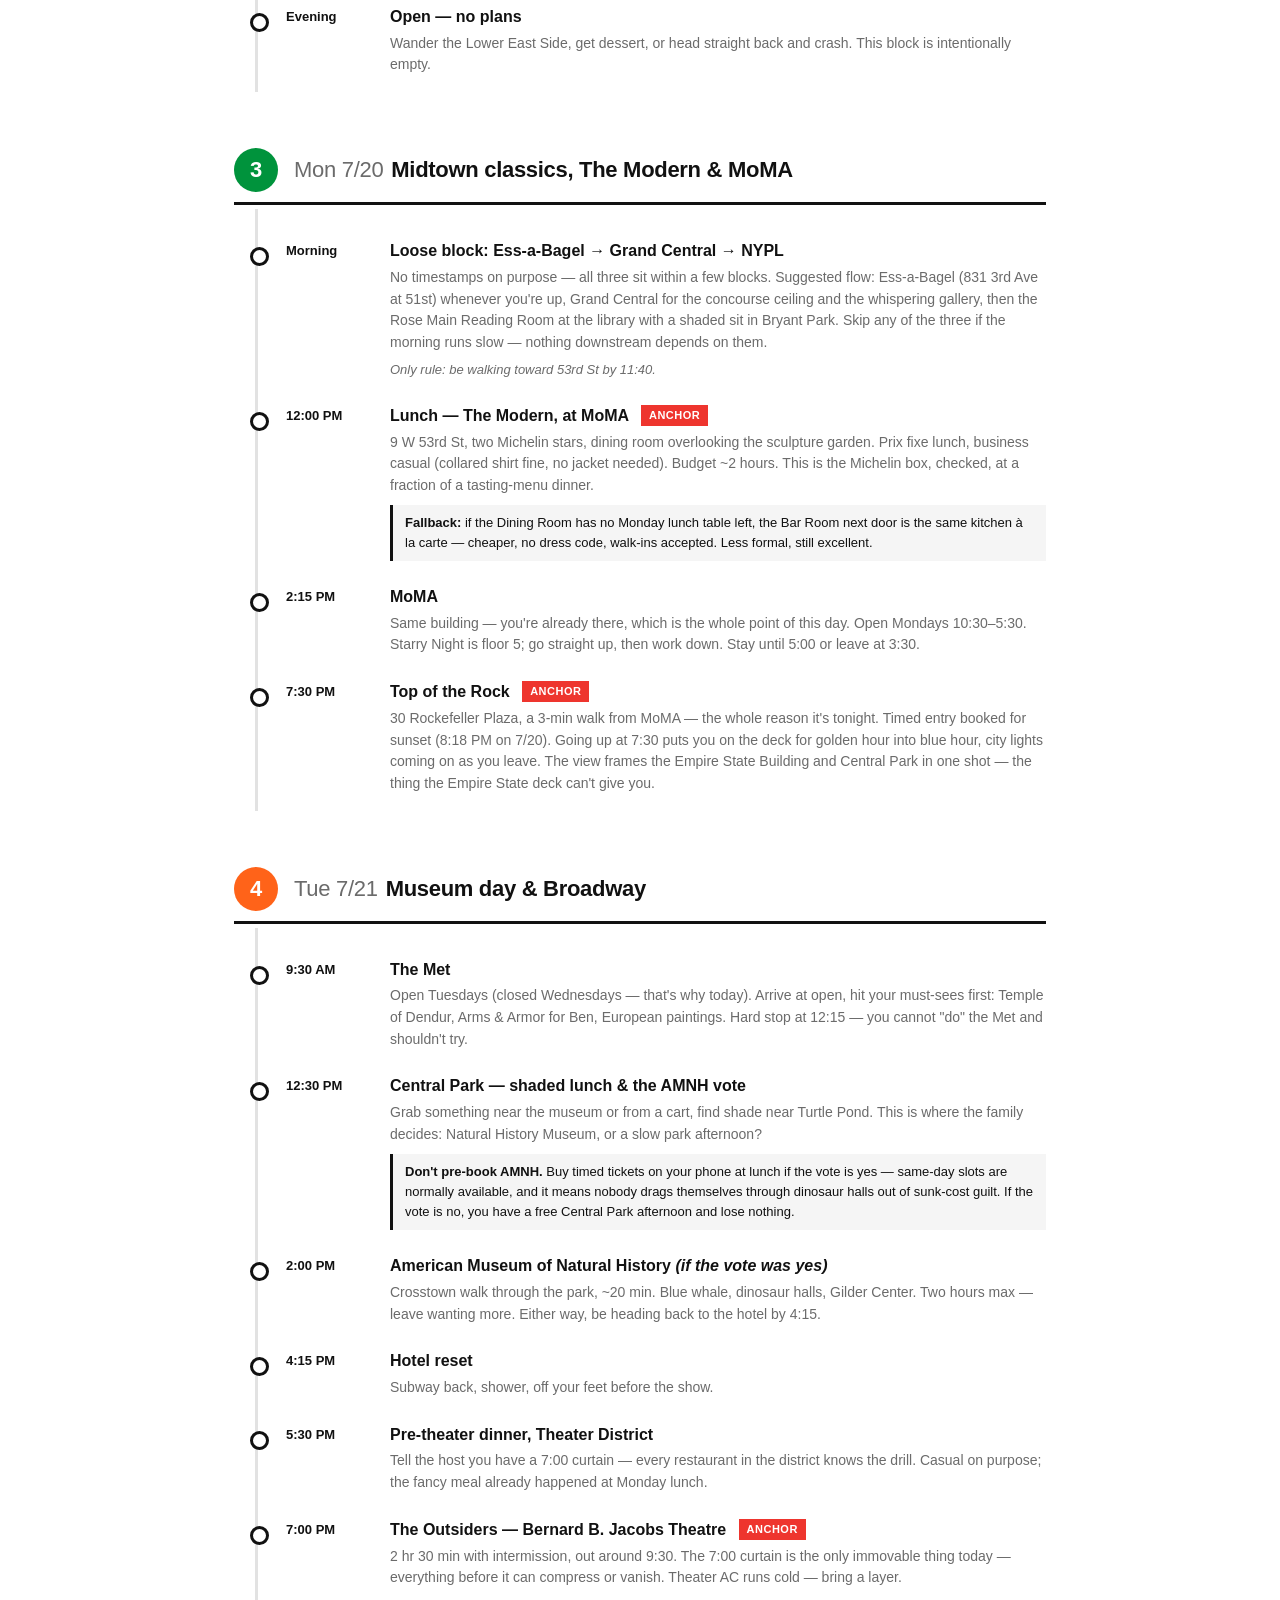
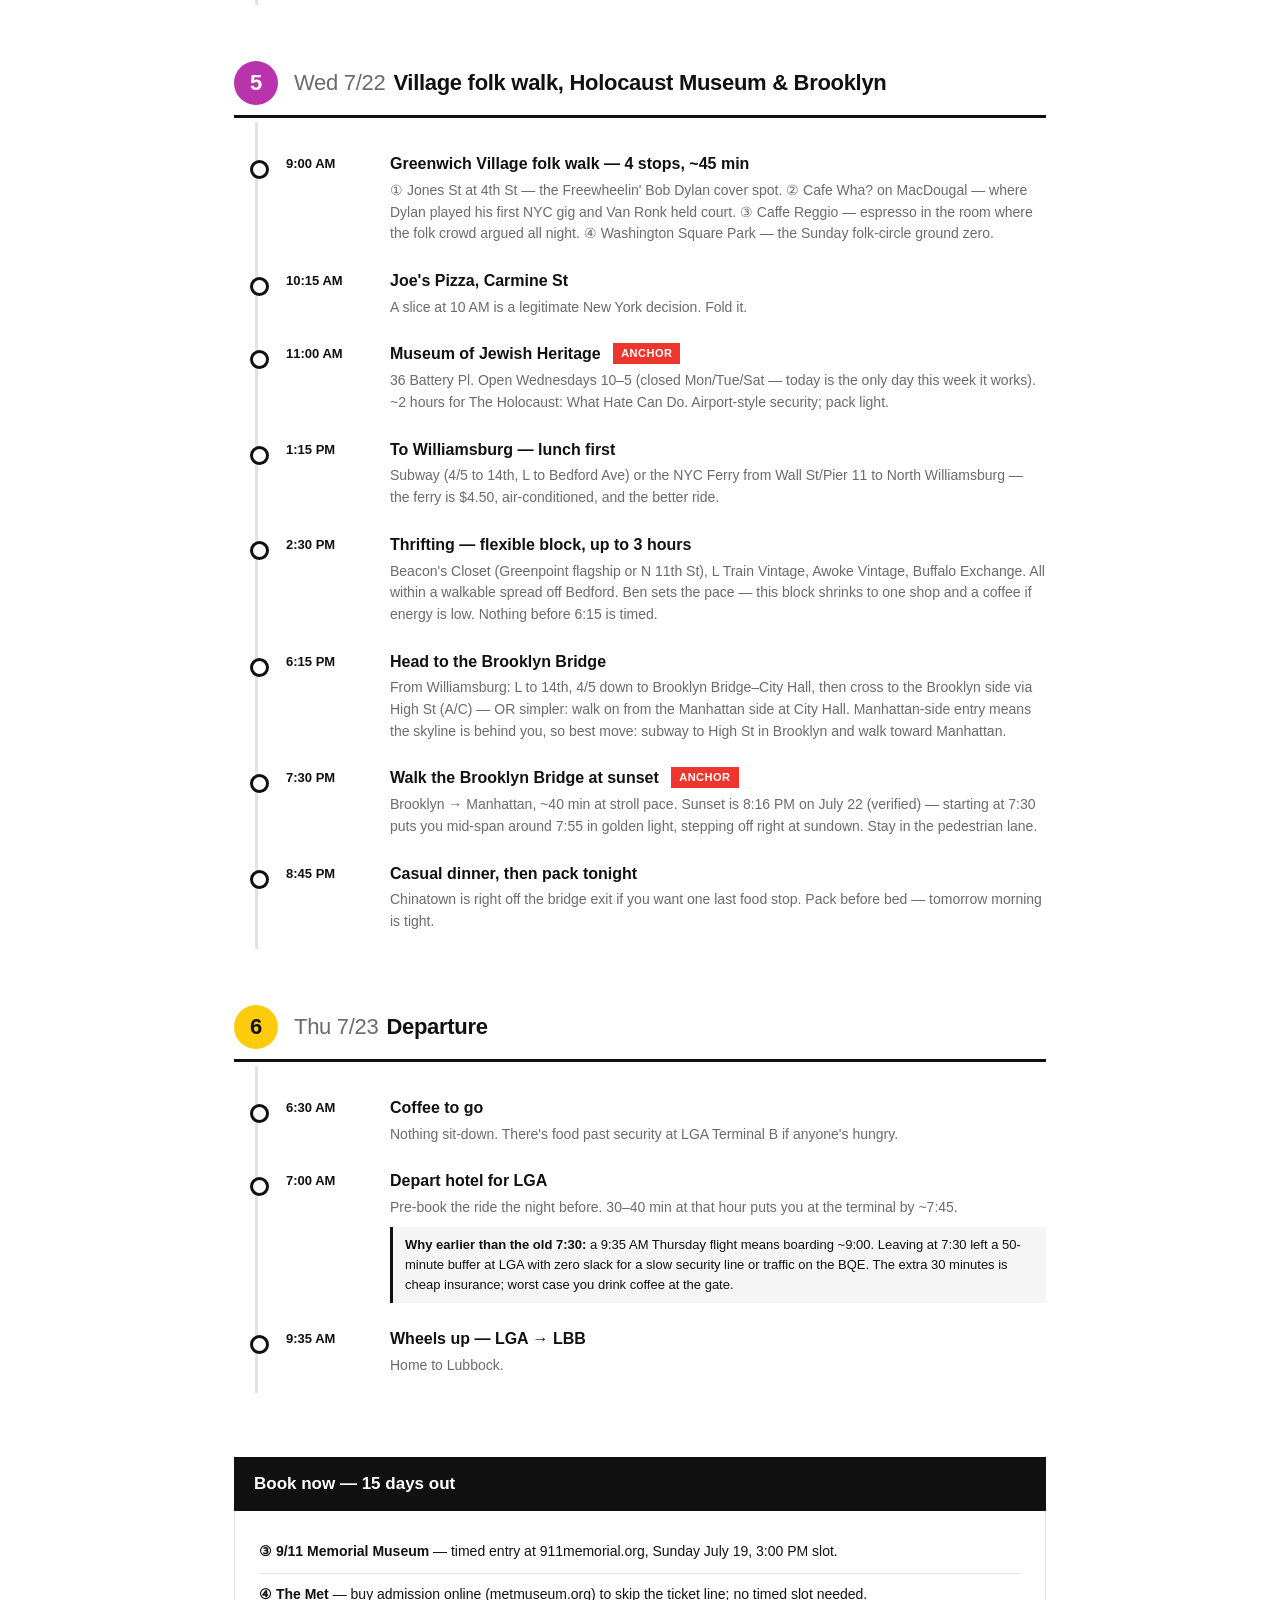
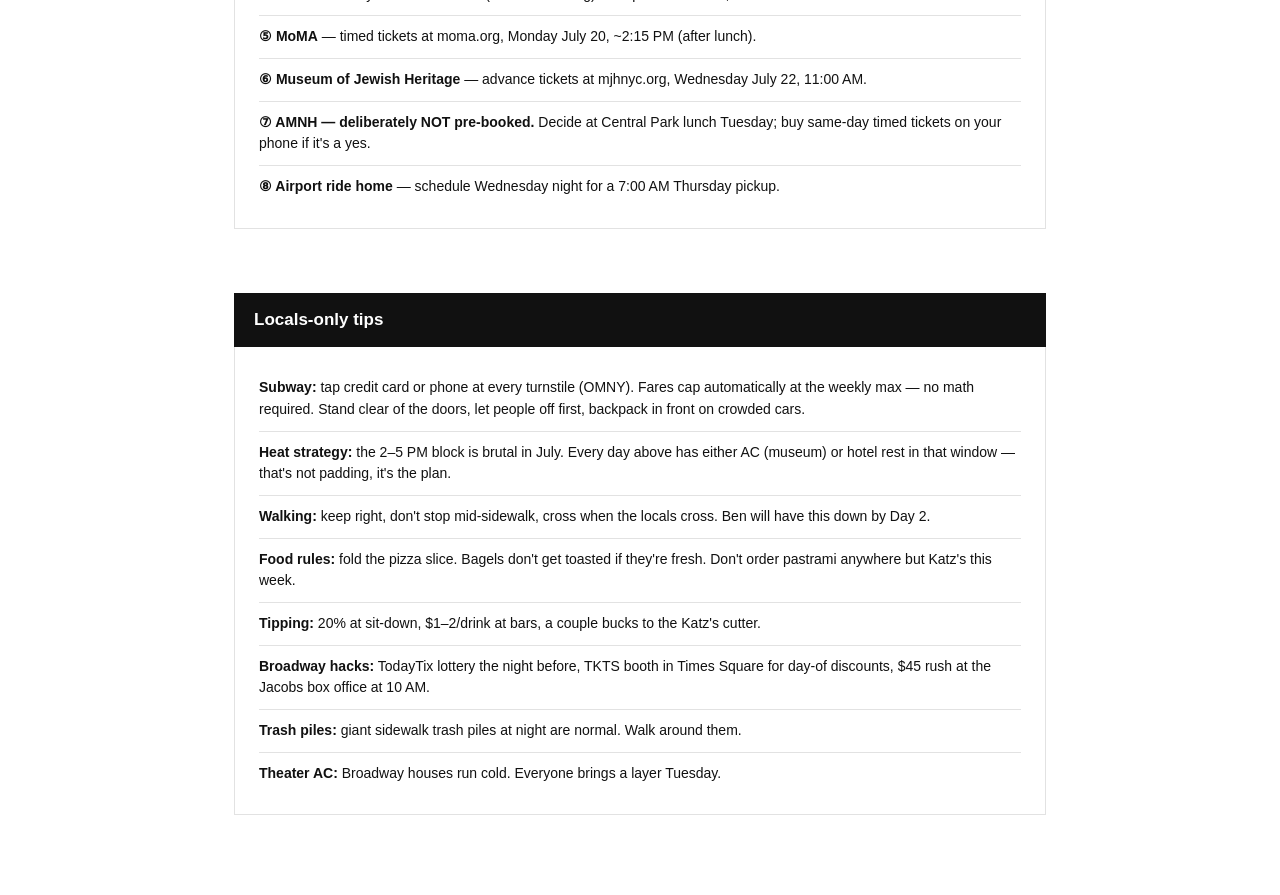
==== commit aa7494af: "Update evening schedule with Top of the Rock details Added evening plans for Top of the Rock visit." ====
--- a/index.html
+++ b/index.html
@@ -239,12 +239,13 @@
       </div></div>
       <div class="stop"><div class="t">2:15 PM</div><div>
         <div class="name">MoMA</div>
-        <div class="note">Same building — you're already there, which is the whole point of this day. Open Mondays 10:30–5:30. Starry Night is floor 5; go straight up, then work down. Stay until 5:00 or leave at 3:30 — nothing is scheduled after.</div>
-      </div></div>
-      <div class="stop"><div class="t">Evening</div><div>
-        <div class="name">Open — no plans</div>
-        <div class="note">After a two-star lunch, dinner can be a slice, a salad, or nothing. Rest up: tomorrow is the biggest day of the trip.</div>
-      </div></div>
+        <div class="note">Same building — you're already there, which is the whole point of this day. Open Mondays 10:30–5:30. Starry Night is floor 5; go straight up, then work down. Stay until 5:00 or leave at 3:30.</div>
+      </div></div>
+<div class="stop"><div class="t">7:30 PM</div><div>
+        <div class="name">Top of the Rock <span class="anchor">Anchor</span></div>
+        <div class="note">30 Rockefeller Plaza, a 3-min walk from MoMA — the whole reason it's tonight. Timed entry booked for sunset (8:18 PM on 7/20). Going up at 7:30 puts you on the deck for golden hour into blue hour, city lights coming on as you leave. The view frames the Empire State Building and Central Park in one shot — the thing the Empire State deck can't give you.</div>
+      </div></div>
+
     </div>
   </section>
 
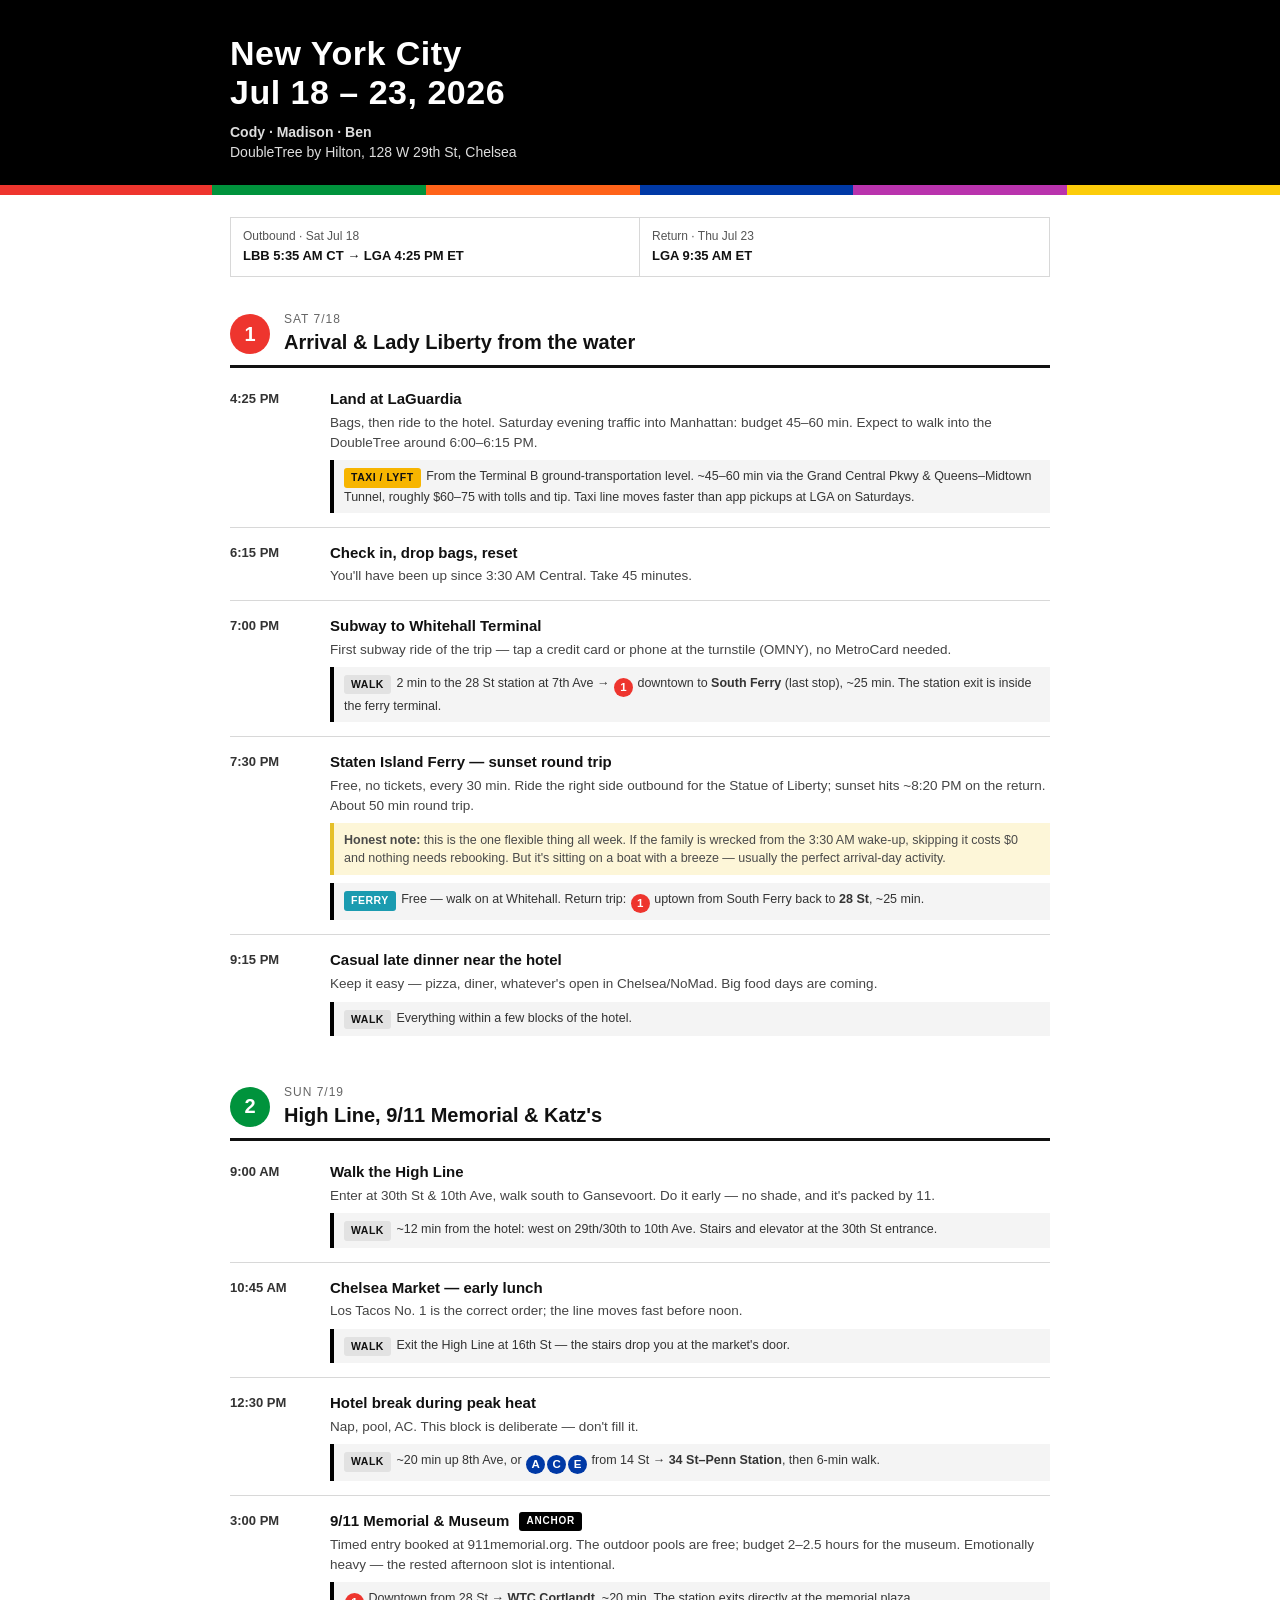
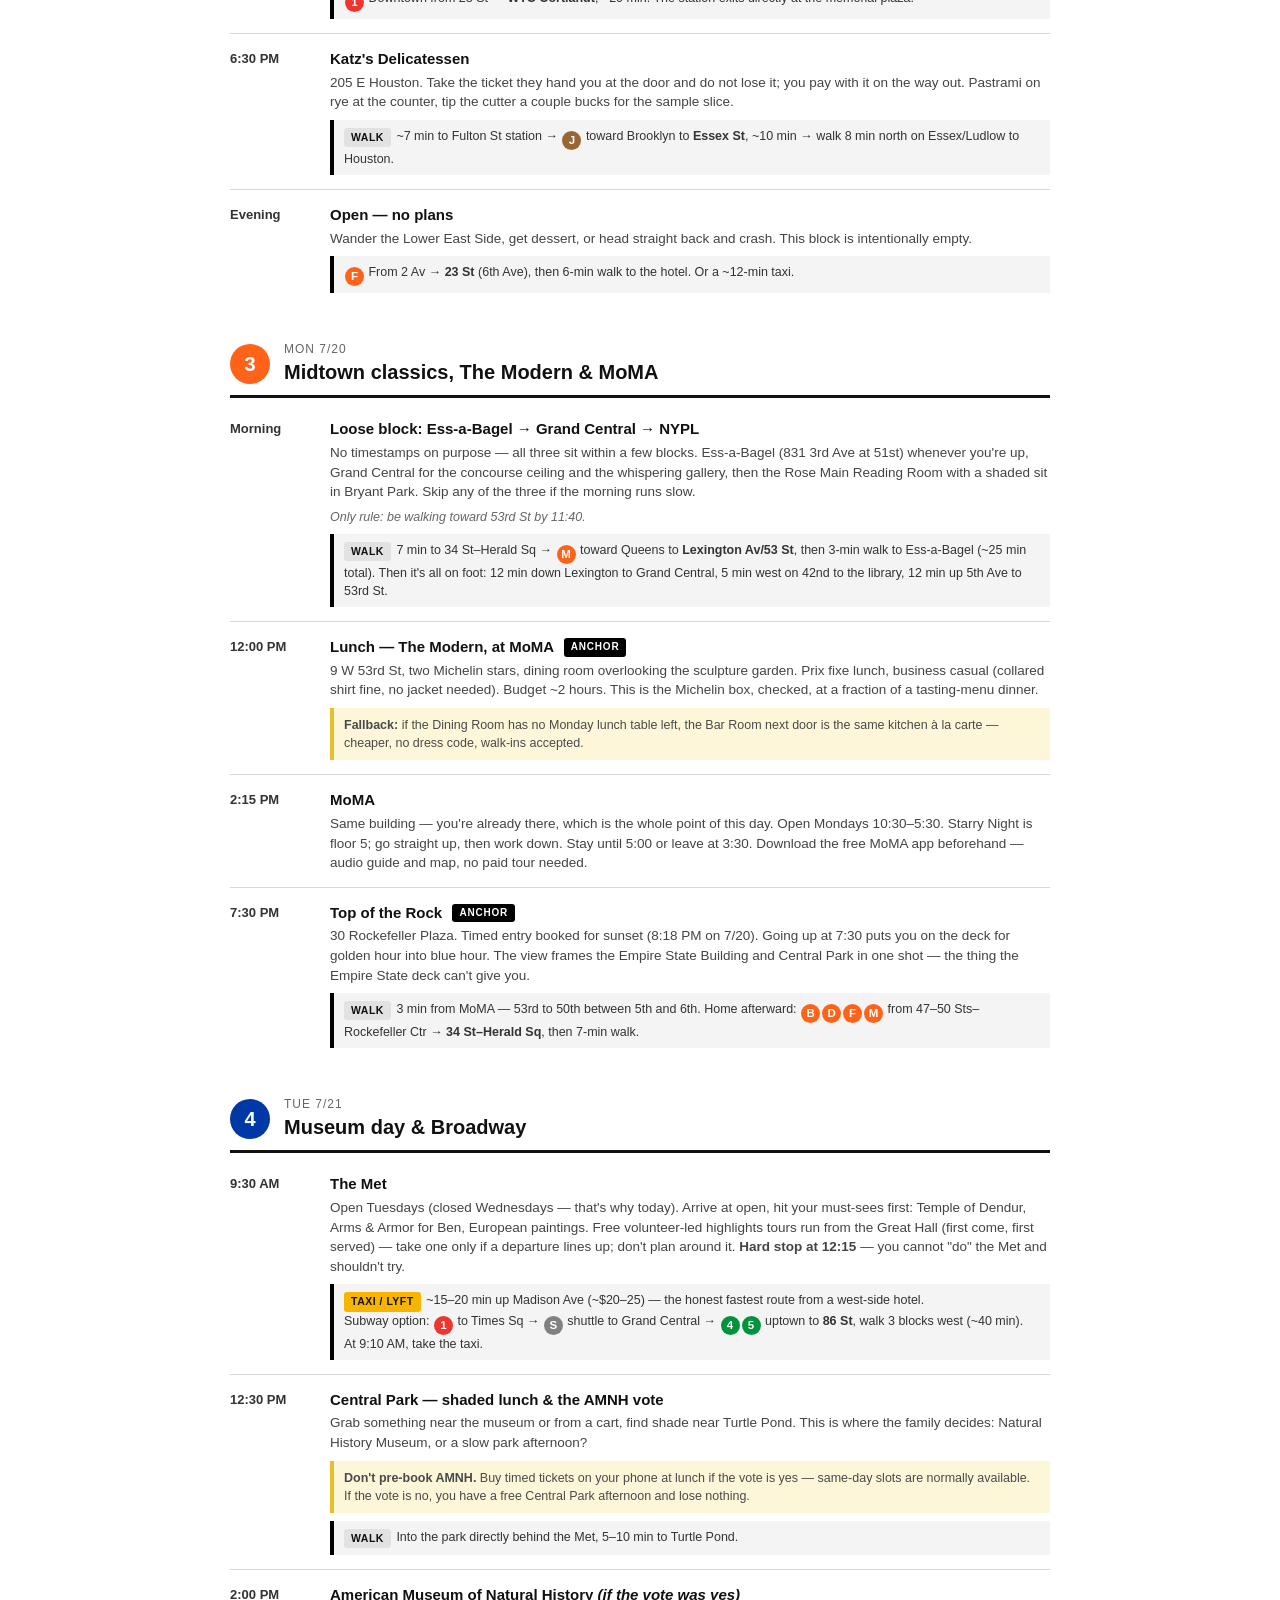
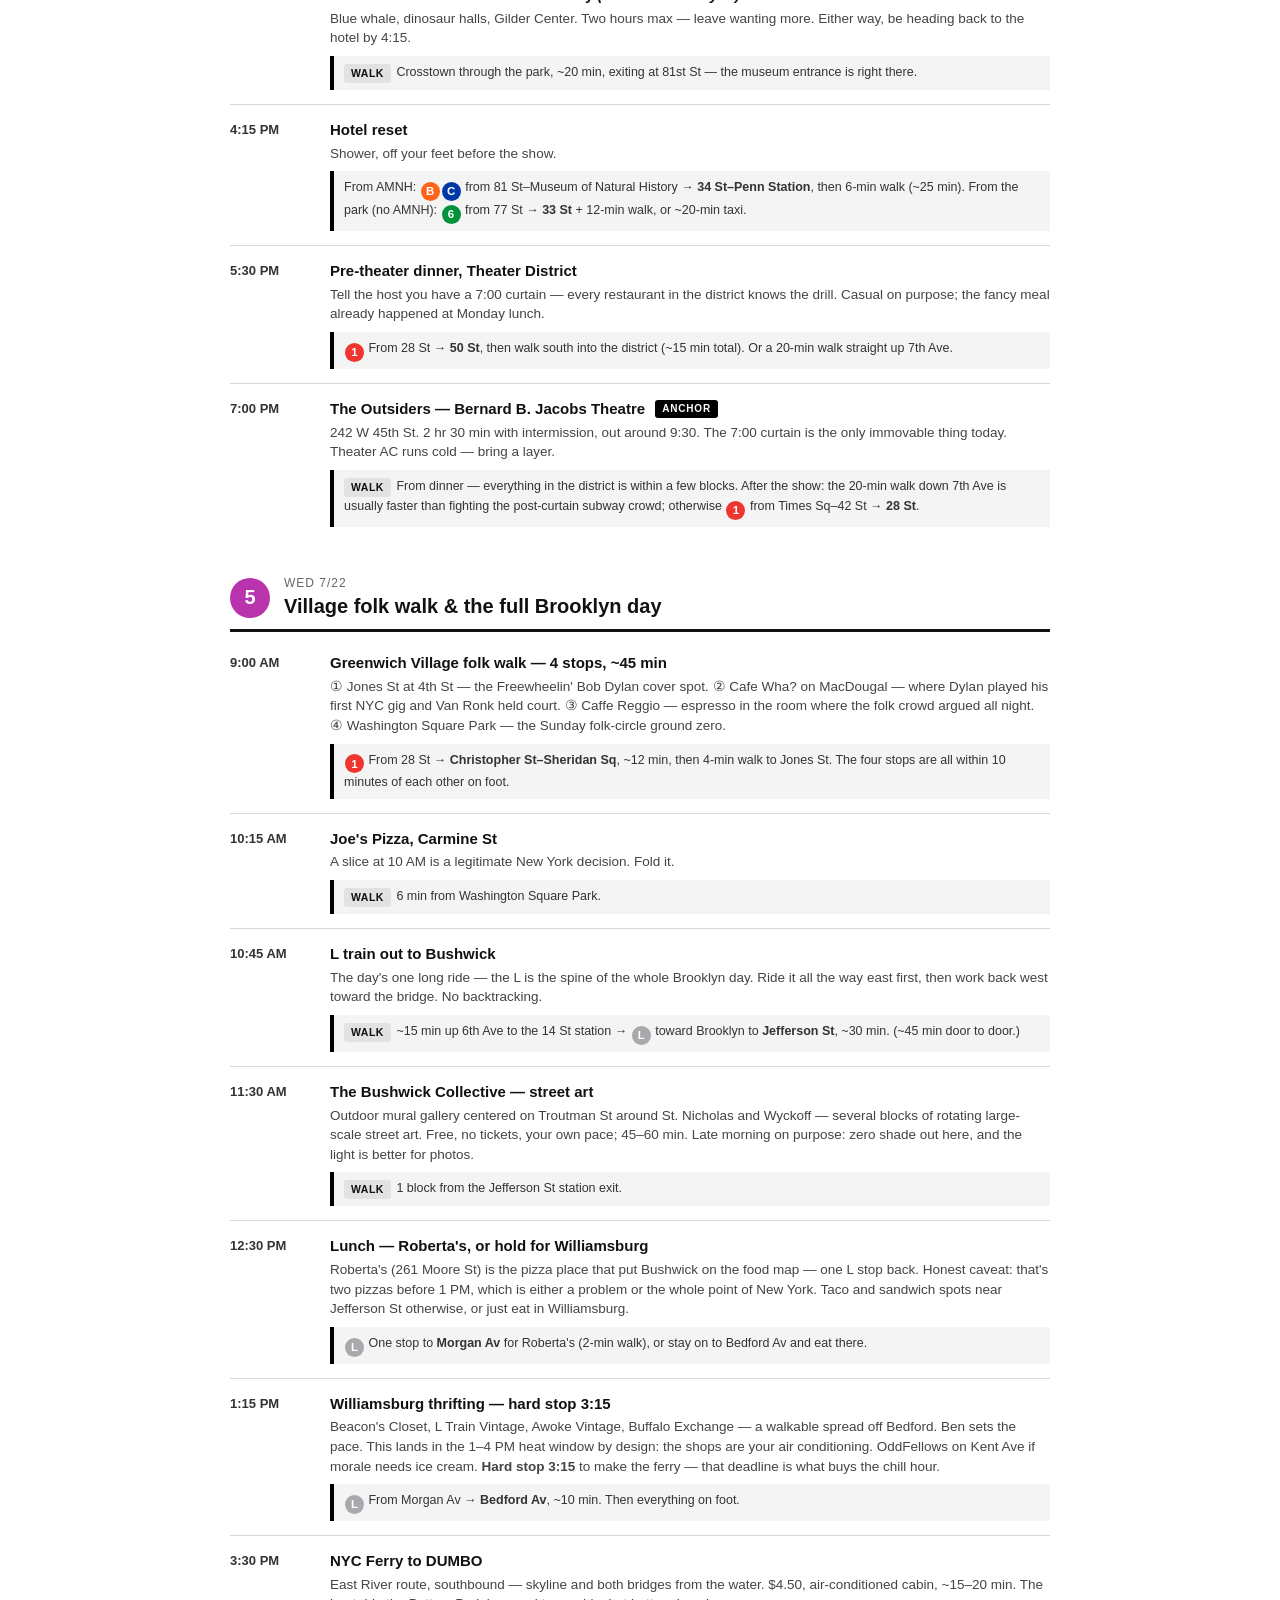
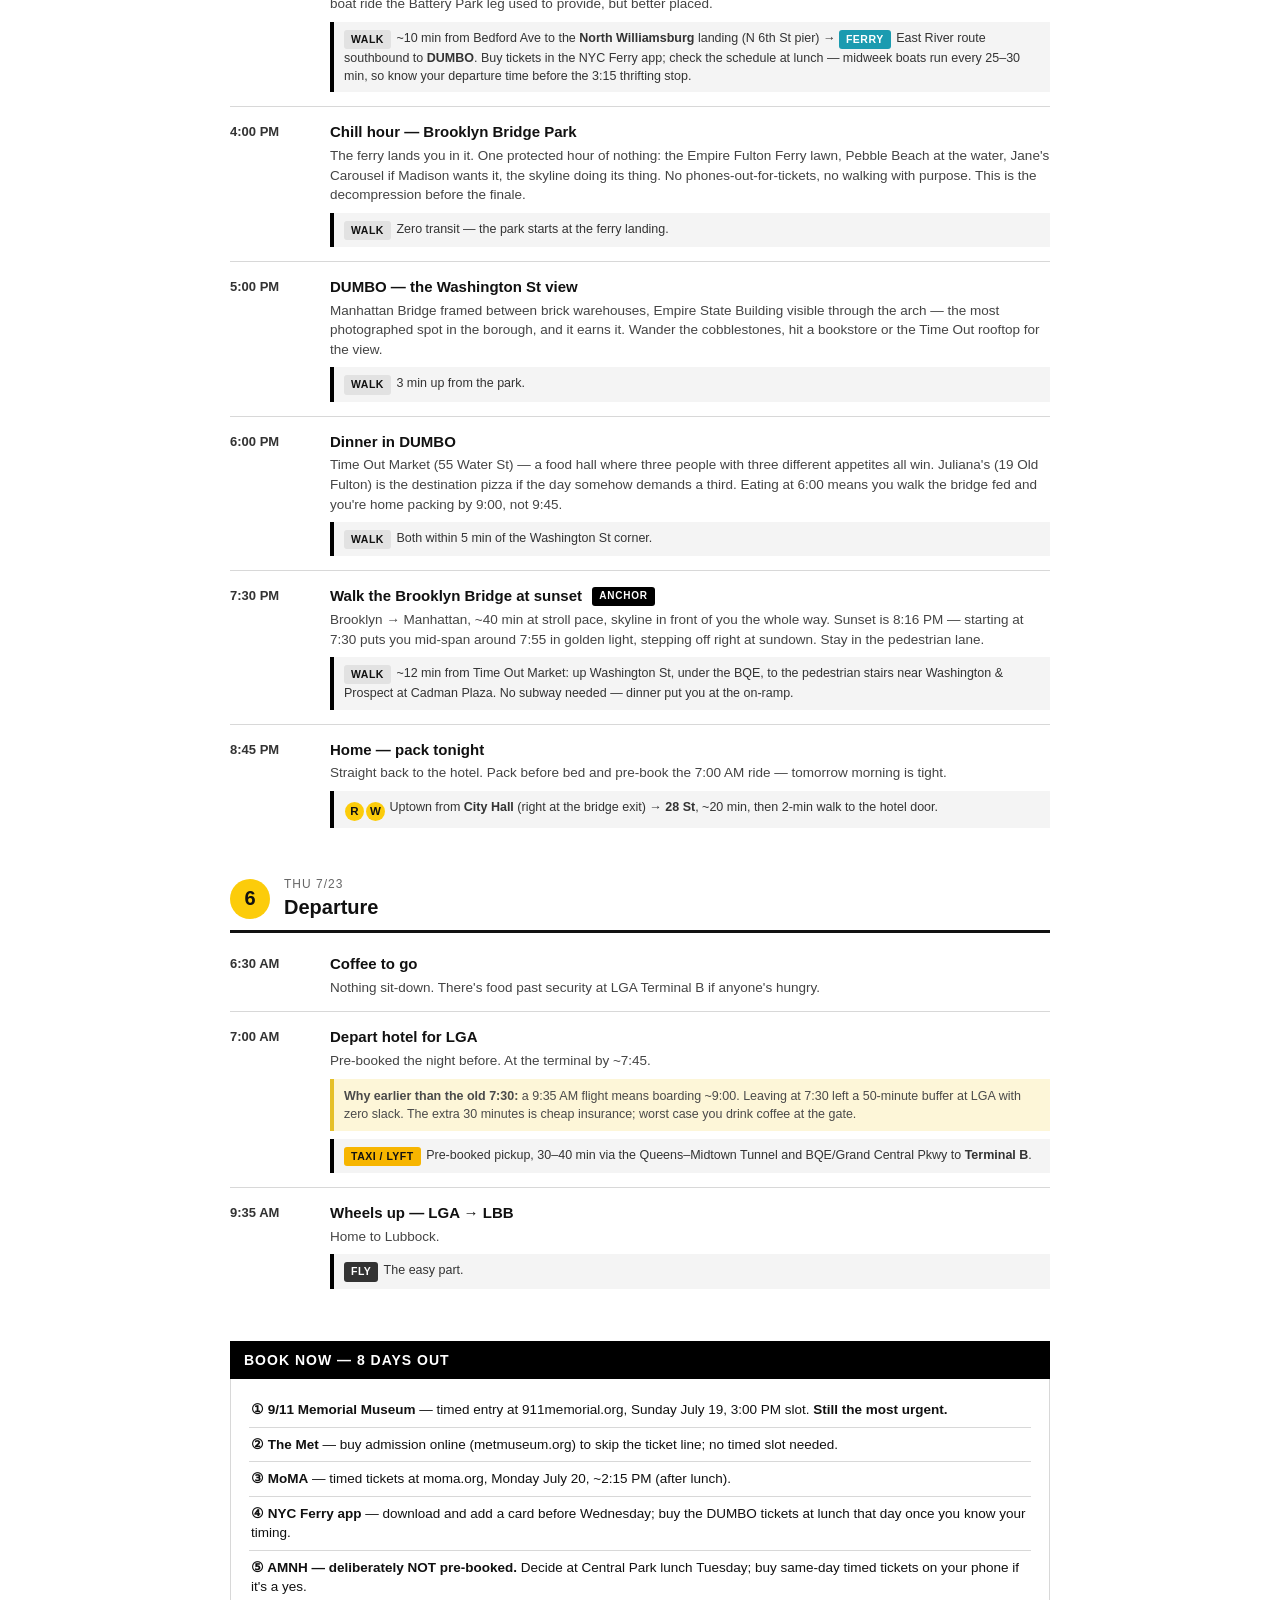
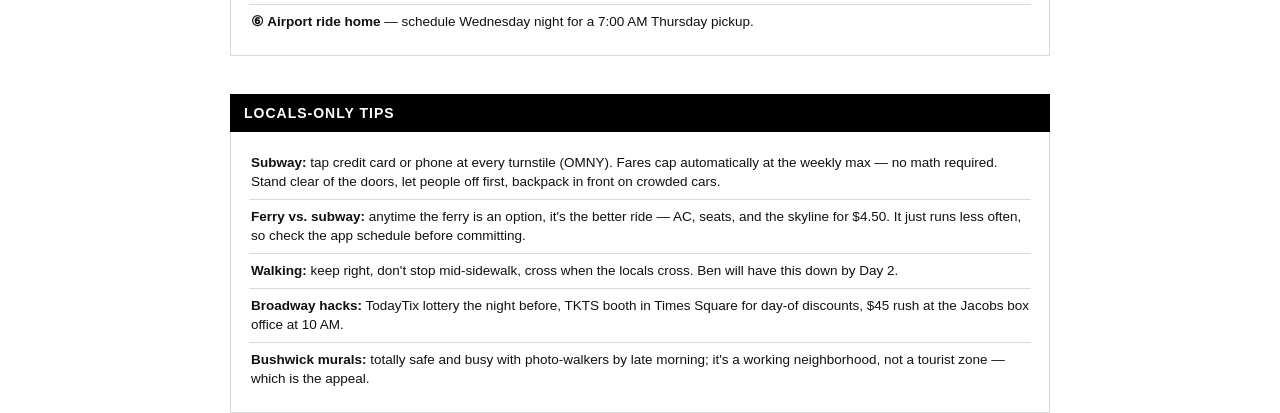
==== commit 8b74206d: "Update print statement from 'Hello' to 'Goodbye'" ====
--- a/index.html
+++ b/index.html
@@ -3,139 +3,80 @@
 <head>
 <meta charset="UTF-8">
 <meta name="viewport" content="width=device-width, initial-scale=1.0">
-<title>NYC — July 18–23, 2026 — Itinerary</title>
+<title>NYC Itinerary — Jul 18–23, 2026</title>
 <style>
   :root{
-    --ink:#111111;
-    --paper:#ffffff;
-    --gray:#6b6b6b;
-    --rule:#e2e2e2;
-    --d1:#0039A6; /* A/C/E blue  */
-    --d2:#EE352E; /* 1/2/3 red   */
-    --d3:#00933C; /* 4/5/6 green */
-    --d4:#FF6319; /* B/D/F/M orange */
-    --d5:#B933AD; /* 7 purple    */
-    --d6:#FCCC0A; /* N/Q/R yellow */
+    --d1:#EE352E; /* 1-line red */
+    --d2:#00933C; /* 4/5/6 green */
+    --d3:#FF6319; /* B/D/F/M orange */
+    --d4:#0039A6; /* A/C/E blue */
+    --d5:#B933AD; /* 7-line purple */
+    --d6:#FCCC0A; /* N/Q/R/W yellow */
+    --ink:#111;
+    --paper:#fff;
+    --rule:#d8d8d8;
+    --soft:#f4f4f4;
   }
-  *{margin:0;padding:0;box-sizing:border-box;}
-  body{
-    font-family:"Helvetica Neue",Helvetica,Arial,sans-serif;
-    background:var(--paper);
-    color:var(--ink);
-    line-height:1.55;
-    padding:0 0 80px;
-  }
-  .wrap{max-width:860px;margin:0 auto;padding:0 24px;}
-
-  /* Header — MTA station signage */
-  .signboard{
-    background:var(--ink);
-    color:#fff;
-    padding:44px 0 36px;
-    margin-bottom:8px;
-  }
-  .signboard .wrap{border-left:6px solid #fff;padding-left:28px;}
-  .signboard h1{
-    font-size:clamp(30px,5vw,52px);
-    font-weight:700;
-    letter-spacing:-0.5px;
-    line-height:1.05;
-  }
-  .signboard .sub{
-    margin-top:12px;
-    font-size:15px;
-    color:#cfcfcf;
-    font-weight:400;
-  }
-  .signboard .sub strong{color:#fff;font-weight:600;}
-
-  .flightbar{
-    display:flex;flex-wrap:wrap;gap:0;
-    border-bottom:1px solid var(--rule);
-    margin-bottom:48px;
-  }
-  .flightbar .cell{
-    flex:1 1 200px;
-    padding:16px 20px 16px 0;
-    font-size:13px;color:var(--gray);
-  }
-  .flightbar .cell b{display:block;color:var(--ink);font-size:15px;font-weight:600;margin-top:2px;}
+  *{box-sizing:border-box;margin:0;padding:0}
+  body{font-family:Helvetica,Arial,sans-serif;color:var(--ink);background:var(--paper);line-height:1.45}
+  .wrap{max-width:860px;margin:0 auto;padding:0 20px}
+
+  /* Signboard header — station-sign black */
+  .signboard{background:#000;color:#fff;padding:34px 0 22px;border-bottom:10px solid;border-image:linear-gradient(90deg,var(--d1) 0 16.6%,var(--d2) 0 33.3%,var(--d3) 0 50%,var(--d4) 0 66.6%,var(--d5) 0 83.3%,var(--d6) 0 100%) 1}
+  .signboard h1{font-size:34px;font-weight:700;letter-spacing:.5px;line-height:1.15}
+  .signboard .sub{margin-top:10px;font-size:14px;color:#ddd}
+
+  .flightbar{display:grid;grid-template-columns:repeat(2,1fr);gap:0;border:1px solid var(--rule);margin:22px 0 8px}
+  .flightbar .cell{padding:10px 12px;font-size:12px;color:#555;border-right:1px solid var(--rule)}
+  .flightbar .cell:last-child{border-right:none}
+  .flightbar .cell b{display:block;color:var(--ink);font-size:13px;margin-top:2px}
+  @media(max-width:640px){.flightbar{grid-template-columns:1fr 1fr}.flightbar .cell{border-bottom:1px solid var(--rule)}}
 
   /* Day sections */
-  .day{margin-bottom:56px;}
-  .dayhead{
-    display:flex;align-items:center;gap:16px;
-    padding-bottom:10px;border-bottom:3px solid var(--ink);
-    margin-bottom:4px;
-  }
-  .bullet{
-    width:44px;height:44px;border-radius:50%;
-    display:flex;align-items:center;justify-content:center;
-    color:#fff;font-weight:700;font-size:22px;flex-shrink:0;
-  }
-  .bullet.dark{color:var(--ink);}
-  .dayhead h2{font-size:22px;font-weight:700;letter-spacing:-0.3px;}
-  .dayhead h2 .dow{color:var(--gray);font-weight:400;margin-right:8px;}
-  .dayhead .date{margin-left:auto;font-size:13px;color:var(--gray);text-align:right;white-space:nowrap;}
-
-  .stops{border-left:3px solid var(--rule);margin-left:21px;padding:18px 0 4px 0;}
-  .stop{
-    display:grid;grid-template-columns:88px 1fr;gap:16px;
-    padding:12px 0 12px 28px;position:relative;
-  }
-  .stop::before{
-    content:"";position:absolute;left:-8px;top:20px;
-    width:13px;height:13px;border-radius:50%;
-    background:#fff;border:3px solid var(--ink);
-  }
-  .stop .t{font-size:13px;font-weight:700;padding-top:2px;white-space:nowrap;}
-  .stop .name{font-size:16px;font-weight:600;}
-  .stop .note{font-size:14px;color:var(--gray);margin-top:3px;}
-  .stop .tip{
-    font-size:13px;margin-top:8px;padding:8px 12px;
-    background:#f5f5f5;border-left:3px solid var(--ink);
-  }
-  .stop .tip b{font-weight:700;}
-  .changed{
-    display:inline-block;font-size:11px;font-weight:700;
-    letter-spacing:0.5px;text-transform:uppercase;
-    background:var(--ink);color:#fff;padding:2px 8px;margin-left:8px;
-    vertical-align:2px;
-  }
-
-  .anchor{
-    display:inline-block;font-size:11px;font-weight:700;
-    letter-spacing:0.5px;text-transform:uppercase;
-    background:var(--d2);color:#fff;padding:2px 8px;margin-left:8px;
-    vertical-align:2px;
-  }
-  .flexnote{
-    font-size:13px;color:var(--gray);
-    padding:6px 0 0;font-style:italic;
-  }
-
-  /* Checklist + tips */
-  .blockhead{
-    background:var(--ink);color:#fff;
-    padding:14px 20px;font-size:17px;font-weight:700;
-    margin:64px 0 0;
-  }
-  .blockbody{border:1px solid var(--rule);border-top:none;padding:20px 24px;}
-  .blockbody ul{list-style:none;}
-  .blockbody li{
-    padding:10px 0 10px 0;border-bottom:1px solid var(--rule);
-    font-size:14px;
-  }
-  .blockbody li:last-child{border-bottom:none;}
-  .blockbody li b{font-weight:700;}
-  .urgent{color:var(--d2);font-weight:700;}
-  .money{font-variant-numeric:tabular-nums;}
-
-  @media (max-width:600px){
-    .stop{grid-template-columns:1fr;gap:2px;}
-    .dayhead .date{display:none;}
-  }
-  @media (prefers-reduced-motion:reduce){*{transition:none!important;}}
+  .day{margin:34px 0 8px}
+  .dayhead{display:flex;align-items:center;gap:14px;padding-bottom:8px;border-bottom:3px solid var(--ink)}
+  .bullet{width:40px;height:40px;border-radius:50%;color:#fff;font-size:20px;font-weight:700;display:flex;align-items:center;justify-content:center;flex:none}
+  .bullet.dark{color:#111}
+  .dayhead h2{font-size:20px;font-weight:700}
+  .dayhead .dow{display:block;font-size:12px;font-weight:400;color:#666;text-transform:uppercase;letter-spacing:1px}
+
+  .stops{margin-top:6px}
+  .stop{display:grid;grid-template-columns:86px 1fr;gap:14px;padding:14px 0;border-bottom:1px solid var(--rule)}
+  .stop:last-child{border-bottom:none}
+  .stop .t{font-size:13px;font-weight:700;padding-top:2px;color:#333}
+  .name{font-size:15px;font-weight:700}
+  .note{font-size:13.5px;color:#444;margin-top:3px}
+  .anchor{display:inline-block;background:#000;color:#fff;font-size:10px;font-weight:700;letter-spacing:.8px;text-transform:uppercase;padding:2px 7px;border-radius:3px;margin-left:6px;vertical-align:2px}
+  .tip{background:#fdf6d8;border-left:4px solid #e5c02a;font-size:12.5px;color:#4a4a4a;padding:8px 10px;margin-top:8px}
+  .flexnote{font-size:12.5px;font-style:italic;color:#666;margin-top:6px}
+
+  /* Transit strip — the new element */
+  .transit{background:var(--soft);border-left:4px solid #000;font-size:12.5px;color:#333;padding:7px 10px;margin-top:8px}
+  .transit b{font-weight:700}
+  .rb{display:inline-flex;align-items:center;justify-content:center;width:19px;height:19px;border-radius:50%;color:#fff;font-size:11.5px;font-weight:700;vertical-align:-4px;margin:0 1px}
+  .rb.r1,.rb.r2,.rb.r3{background:#EE352E}
+  .rb.r4,.rb.r5,.rb.r6{background:#00933C}
+  .rb.rA,.rb.rC,.rb.rE{background:#0039A6}
+  .rb.rB,.rb.rD,.rb.rF,.rb.rM{background:#FF6319}
+  .rb.rN,.rb.rQ,.rb.rR,.rb.rW{background:#FCCC0A;color:#111}
+  .rb.rL{background:#A7A9AC}
+  .rb.rJ,.rb.rZ{background:#996633}
+  .rb.rS{background:#808183}
+  .chip{display:inline-block;font-size:10.5px;font-weight:700;letter-spacing:.5px;padding:2px 7px;border-radius:3px;vertical-align:-1px;margin-right:2px}
+  .chip.walk{background:#e2e2e2;color:#111}
+  .chip.taxi{background:#f7b500;color:#111}
+  .chip.ferry{background:#1b9bb0;color:#fff}
+  .chip.fly{background:#333;color:#fff}
+
+  /* Blocks */
+  .blockhead{background:#000;color:#fff;font-size:14px;font-weight:700;letter-spacing:1px;text-transform:uppercase;padding:9px 14px;margin-top:38px}
+  .blockbody{border:1px solid var(--rule);border-top:none;padding:14px 18px 16px;font-size:13.5px}
+  .blockbody ul{list-style:none}
+  .blockbody li{padding:7px 0 7px 2px;border-bottom:1px solid var(--rule)}
+  .blockbody li:last-child{border-bottom:none}
+
+  footer{margin:36px 0 30px;font-size:11.5px;color:#888;text-align:center}
+  @media print{.signboard{-webkit-print-color-adjust:exact;print-color-adjust:exact}}
 </style>
 </head>
 <body>
@@ -143,7 +84,7 @@
 <header class="signboard">
   <div class="wrap">
     <h1>New York City<br>Jul 18 – 23, 2026</h1>
-    <div class="sub"><strong>Cody · Madison · Ben</strong> &nbsp;·&nbsp; DoubleTree by Hilton, 128 W 29th St, Chelsea &nbsp;·&nbsp; Itinerary</div>
+    <div class="sub"><strong>Cody · Madison · Ben</strong> <br> DoubleTree by Hilton, 128 W 29th St, Chelsea</div>
   </div>
 </header>
 
@@ -151,8 +92,6 @@
   <div class="flightbar">
     <div class="cell">Outbound · Sat Jul 18<b>LBB 5:35 AM CT → LGA 4:25 PM ET</b></div>
     <div class="cell">Return · Thu Jul 23<b>LGA 9:35 AM ET</b></div>
-    <div class="cell">Sunset<b>8:20 PM Sat → 8:16 PM Wed</b></div>
-    <div class="cell">Forecast reality<b>Hot. Plan around 2–5 PM heat.</b></div>
   </div>
 
   <!-- DAY 1 -->
@@ -164,7 +103,8 @@
     <div class="stops">
       <div class="stop"><div class="t">4:25 PM</div><div>
         <div class="name">Land at LaGuardia</div>
-        <div class="note">Bags, then Lyft/taxi to the hotel. Saturday evening traffic into Manhattan: budget 45–60 min. Expect to walk into the DoubleTree around 6:00–6:15 PM.</div>
+        <div class="note">Bags, then ride to the hotel. Saturday evening traffic into Manhattan: budget 45–60 min. Expect to walk into the DoubleTree around 6:00–6:15 PM.</div>
+        <div class="transit"><span class="chip taxi">TAXI / LYFT</span> From the Terminal B ground-transportation level. ~45–60 min via the Grand Central Pkwy &amp; Queens–Midtown Tunnel, roughly $60–75 with tolls and tip. Taxi line moves faster than app pickups at LGA on Saturdays.</div>
       </div></div>
       <div class="stop"><div class="t">6:15 PM</div><div>
         <div class="name">Check in, drop bags, reset</div>
@@ -172,16 +112,19 @@
       </div></div>
       <div class="stop"><div class="t">7:00 PM</div><div>
         <div class="name">Subway to Whitehall Terminal</div>
-        <div class="note">1 train from 28th St to South Ferry, ~25 min. Tap a credit card or phone at the turnstile (OMNY) — no MetroCard needed.</div>
+        <div class="note">First subway ride of the trip — tap a credit card or phone at the turnstile (OMNY), no MetroCard needed.</div>
+        <div class="transit"><span class="chip walk">WALK</span> 2 min to the 28 St station at 7th Ave → <span class="rb r1">1</span> downtown to <b>South Ferry</b> (last stop), ~25 min. The station exit is inside the ferry terminal.</div>
       </div></div>
       <div class="stop"><div class="t">7:30 PM</div><div>
         <div class="name">Staten Island Ferry — sunset round trip</div>
         <div class="note">Free, no tickets, every 30 min. Ride the right side outbound for the Statue of Liberty; sunset hits ~8:20 PM on the return. About 50 min round trip.</div>
         <div class="tip"><b>Honest note:</b> this is the one flexible thing all week. If the family is wrecked from the 3:30 AM wake-up, skipping it costs $0 and nothing needs rebooking. But it's sitting on a boat with a breeze — usually the perfect arrival-day activity.</div>
+        <div class="transit"><span class="chip ferry">FERRY</span> Free — walk on at Whitehall. Return trip: <span class="rb r1">1</span> uptown from South Ferry back to <b>28 St</b>, ~25 min.</div>
       </div></div>
       <div class="stop"><div class="t">9:15 PM</div><div>
         <div class="name">Casual late dinner near the hotel</div>
         <div class="note">Keep it easy — pizza, diner, whatever's open in Chelsea/NoMad. Big food days are coming.</div>
+        <div class="transit"><span class="chip walk">WALK</span> Everything within a few blocks of the hotel.</div>
       </div></div>
     </div>
   </section>
@@ -195,27 +138,33 @@
     <div class="stops">
       <div class="stop"><div class="t">9:00 AM</div><div>
         <div class="name">Walk the High Line</div>
-        <div class="note">Enter at 30th St &amp; 10th Ave (10 min from the hotel), walk south to Gansevoort. Do it early — no shade, and it's packed by 11.</div>
+        <div class="note">Enter at 30th St &amp; 10th Ave, walk south to Gansevoort. Do it early — no shade, and it's packed by 11.</div>
+        <div class="transit"><span class="chip walk">WALK</span> ~12 min from the hotel: west on 29th/30th to 10th Ave. Stairs and elevator at the 30th St entrance.</div>
       </div></div>
       <div class="stop"><div class="t">10:45 AM</div><div>
         <div class="name">Chelsea Market — early lunch</div>
-        <div class="note">The High Line drops you right at the door. Los Tacos No. 1 is the correct order; the line moves fast before noon.</div>
+        <div class="note">Los Tacos No. 1 is the correct order; the line moves fast before noon.</div>
+        <div class="transit"><span class="chip walk">WALK</span> Exit the High Line at 16th St — the stairs drop you at the market's door.</div>
       </div></div>
       <div class="stop"><div class="t">12:30 PM</div><div>
         <div class="name">Hotel break during peak heat</div>
         <div class="note">Nap, pool, AC. This block is deliberate — don't fill it.</div>
+        <div class="transit"><span class="chip walk">WALK</span> ~20 min up 8th Ave, or <span class="rb rA">A</span><span class="rb rC">C</span><span class="rb rE">E</span> from 14 St → <b>34 St–Penn Station</b>, then 6-min walk.</div>
       </div></div>
       <div class="stop"><div class="t">3:00 PM</div><div>
         <div class="name">9/11 Memorial &amp; Museum <span class="anchor">Anchor</span></div>
         <div class="note">Timed entry booked at 911memorial.org. The outdoor pools are free; budget 2–2.5 hours for the museum. Emotionally heavy — the rested afternoon slot is intentional.</div>
+        <div class="transit"><span class="rb r1">1</span> Downtown from 28 St → <b>WTC Cortlandt</b>, ~20 min. The station exits directly at the memorial plaza.</div>
       </div></div>
       <div class="stop"><div class="t">6:30 PM</div><div>
         <div class="name">Katz's Delicatessen</div>
-        <div class="note">205 E Houston — an easy subway hop from the memorial. Take the ticket they hand you at the door and do not lose it; you pay with it on the way out. Pastrami on rye at the counter, tip the cutter a couple bucks for the sample slice.</div>
+        <div class="note">205 E Houston. Take the ticket they hand you at the door and do not lose it; you pay with it on the way out. Pastrami on rye at the counter, tip the cutter a couple bucks for the sample slice.</div>
+        <div class="transit"><span class="chip walk">WALK</span> ~7 min to Fulton St station → <span class="rb rJ">J</span> toward Brooklyn to <b>Essex St</b>, ~10 min → walk 8 min north on Essex/Ludlow to Houston.</div>
       </div></div>
       <div class="stop"><div class="t">Evening</div><div>
         <div class="name">Open — no plans</div>
         <div class="note">Wander the Lower East Side, get dessert, or head straight back and crash. This block is intentionally empty.</div>
+        <div class="transit"><span class="rb rF">F</span> From 2 Av → <b>23 St</b> (6th Ave), then 6-min walk to the hotel. Or a ~12-min taxi.</div>
       </div></div>
     </div>
   </section>
@@ -229,23 +178,24 @@
     <div class="stops">
       <div class="stop"><div class="t">Morning</div><div>
         <div class="name">Loose block: Ess-a-Bagel → Grand Central → NYPL</div>
-        <div class="note">No timestamps on purpose — all three sit within a few blocks. Suggested flow: Ess-a-Bagel (831 3rd Ave at 51st) whenever you're up, Grand Central for the concourse ceiling and the whispering gallery, then the Rose Main Reading Room at the library with a shaded sit in Bryant Park. Skip any of the three if the morning runs slow — nothing downstream depends on them.</div>
+        <div class="note">No timestamps on purpose — all three sit within a few blocks. Ess-a-Bagel (831 3rd Ave at 51st) whenever you're up, Grand Central for the concourse ceiling and the whispering gallery, then the Rose Main Reading Room with a shaded sit in Bryant Park. Skip any of the three if the morning runs slow.</div>
         <div class="flexnote">Only rule: be walking toward 53rd St by 11:40.</div>
+        <div class="transit"><span class="chip walk">WALK</span> 7 min to 34 St–Herald Sq → <span class="rb rM">M</span> toward Queens to <b>Lexington Av/53 St</b>, then 3-min walk to Ess-a-Bagel (~25 min total). Then it's all on foot: 12 min down Lexington to Grand Central, 5 min west on 42nd to the library, 12 min up 5th Ave to 53rd St.</div>
       </div></div>
       <div class="stop"><div class="t">12:00 PM</div><div>
         <div class="name">Lunch — The Modern, at MoMA <span class="anchor">Anchor</span></div>
         <div class="note">9 W 53rd St, two Michelin stars, dining room overlooking the sculpture garden. Prix fixe lunch, business casual (collared shirt fine, no jacket needed). Budget ~2 hours. This is the Michelin box, checked, at a fraction of a tasting-menu dinner.</div>
-        <div class="tip"><b>Fallback:</b> if the Dining Room has no Monday lunch table left, the Bar Room next door is the same kitchen à la carte — cheaper, no dress code, walk-ins accepted. Less formal, still excellent.</div>
+        <div class="tip"><b>Fallback:</b> if the Dining Room has no Monday lunch table left, the Bar Room next door is the same kitchen à la carte — cheaper, no dress code, walk-ins accepted.</div>
       </div></div>
       <div class="stop"><div class="t">2:15 PM</div><div>
         <div class="name">MoMA</div>
-        <div class="note">Same building — you're already there, which is the whole point of this day. Open Mondays 10:30–5:30. Starry Night is floor 5; go straight up, then work down. Stay until 5:00 or leave at 3:30.</div>
-      </div></div>
-<div class="stop"><div class="t">7:30 PM</div><div>
+        <div class="note">Same building — you're already there, which is the whole point of this day. Open Mondays 10:30–5:30. Starry Night is floor 5; go straight up, then work down. Stay until 5:00 or leave at 3:30. Download the free MoMA app beforehand — audio guide and map, no paid tour needed.</div>
+      </div></div>
+      <div class="stop"><div class="t">7:30 PM</div><div>
         <div class="name">Top of the Rock <span class="anchor">Anchor</span></div>
-        <div class="note">30 Rockefeller Plaza, a 3-min walk from MoMA — the whole reason it's tonight. Timed entry booked for sunset (8:18 PM on 7/20). Going up at 7:30 puts you on the deck for golden hour into blue hour, city lights coming on as you leave. The view frames the Empire State Building and Central Park in one shot — the thing the Empire State deck can't give you.</div>
-      </div></div>
-
+        <div class="note">30 Rockefeller Plaza. Timed entry booked for sunset (8:18 PM on 7/20). Going up at 7:30 puts you on the deck for golden hour into blue hour. The view frames the Empire State Building and Central Park in one shot — the thing the Empire State deck can't give you.</div>
+        <div class="transit"><span class="chip walk">WALK</span> 3 min from MoMA — 53rd to 50th between 5th and 6th. Home afterward: <span class="rb rB">B</span><span class="rb rD">D</span><span class="rb rF">F</span><span class="rb rM">M</span> from 47–50 Sts–Rockefeller Ctr → <b>34 St–Herald Sq</b>, then 7-min walk.</div>
+      </div></div>
     </div>
   </section>
 
@@ -258,28 +208,36 @@
     <div class="stops">
       <div class="stop"><div class="t">9:30 AM</div><div>
         <div class="name">The Met</div>
-        <div class="note">Open Tuesdays (closed Wednesdays — that's why today). Arrive at open, hit your must-sees first: Temple of Dendur, Arms &amp; Armor for Ben, European paintings. Hard stop at 12:15 — you cannot "do" the Met and shouldn't try.</div>
+        <div class="note">Open Tuesdays (closed Wednesdays — that's why today). Arrive at open, hit your must-sees first: Temple of Dendur, Arms &amp; Armor for Ben, European paintings. Free volunteer-led highlights tours run from the Great Hall (first come, first served) — take one only if a departure lines up; don't plan around it. <b>Hard stop at 12:15</b> — you cannot "do" the Met and shouldn't try.</div>
+        <div class="transit"><span class="chip taxi">TAXI / LYFT</span> ~15–20 min up Madison Ave (~$20–25) — the honest fastest route from a west-side hotel. <br>
+          Subway option: <span class="rb r1">1</span> to Times Sq → <span class="rb rS">S</span> shuttle to Grand Central → <span class="rb r4">4</span><span class="rb r5">5</span> uptown to <b>86 St</b>, walk 3 blocks west (~40 min). 
+          <br>At 9:10 AM, take the taxi.</div>
       </div></div>
       <div class="stop"><div class="t">12:30 PM</div><div>
         <div class="name">Central Park — shaded lunch &amp; the AMNH vote</div>
         <div class="note">Grab something near the museum or from a cart, find shade near Turtle Pond. This is where the family decides: Natural History Museum, or a slow park afternoon?</div>
-        <div class="tip"><b>Don't pre-book AMNH.</b> Buy timed tickets on your phone at lunch if the vote is yes — same-day slots are normally available, and it means nobody drags themselves through dinosaur halls out of sunk-cost guilt. If the vote is no, you have a free Central Park afternoon and lose nothing.</div>
+        <div class="tip"><b>Don't pre-book AMNH.</b> Buy timed tickets on your phone at lunch if the vote is yes — same-day slots are normally available. If the vote is no, you have a free Central Park afternoon and lose nothing.</div>
+        <div class="transit"><span class="chip walk">WALK</span> Into the park directly behind the Met, 5–10 min to Turtle Pond.</div>
       </div></div>
       <div class="stop"><div class="t">2:00 PM</div><div>
         <div class="name">American Museum of Natural History <em>(if the vote was yes)</em></div>
-        <div class="note">Crosstown walk through the park, ~20 min. Blue whale, dinosaur halls, Gilder Center. Two hours max — leave wanting more. Either way, be heading back to the hotel by 4:15.</div>
+        <div class="note">Blue whale, dinosaur halls, Gilder Center. Two hours max — leave wanting more. Either way, be heading back to the hotel by 4:15.</div>
+        <div class="transit"><span class="chip walk">WALK</span> Crosstown through the park, ~20 min, exiting at 81st St — the museum entrance is right there.</div>
       </div></div>
       <div class="stop"><div class="t">4:15 PM</div><div>
         <div class="name">Hotel reset</div>
-        <div class="note">Subway back, shower, off your feet before the show.</div>
+        <div class="note">Shower, off your feet before the show.</div>
+        <div class="transit">From AMNH: <span class="rb rB">B</span><span class="rb rC">C</span> from 81 St–Museum of Natural History → <b>34 St–Penn Station</b>, then 6-min walk (~25 min). From the park (no AMNH): <span class="rb r6">6</span> from 77 St → <b>33 St</b> + 12-min walk, or ~20-min taxi.</div>
       </div></div>
       <div class="stop"><div class="t">5:30 PM</div><div>
         <div class="name">Pre-theater dinner, Theater District</div>
         <div class="note">Tell the host you have a 7:00 curtain — every restaurant in the district knows the drill. Casual on purpose; the fancy meal already happened at Monday lunch.</div>
+        <div class="transit"><span class="rb r1">1</span> From 28 St → <b>50 St</b>, then walk south into the district (~15 min total). Or a 20-min walk straight up 7th Ave.</div>
       </div></div>
       <div class="stop"><div class="t">7:00 PM</div><div>
         <div class="name">The Outsiders — Bernard B. Jacobs Theatre <span class="anchor">Anchor</span></div>
-        <div class="note">2 hr 30 min with intermission, out around 9:30. The 7:00 curtain is the only immovable thing today — everything before it can compress or vanish. Theater AC runs cold — bring a layer.</div>
+        <div class="note">242 W 45th St. 2 hr 30 min with intermission, out around 9:30. The 7:00 curtain is the only immovable thing today. Theater AC runs cold — bring a layer.</div>
+        <div class="transit"><span class="chip walk">WALK</span> From dinner — everything in the district is within a few blocks. After the show: the 20-min walk down 7th Ave is usually faster than fighting the post-curtain subway crowd; otherwise <span class="rb r1">1</span> from Times Sq–42 St → <b>28 St</b>.</div>
       </div></div>
     </div>
   </section>
@@ -288,40 +246,68 @@
   <section class="day">
     <div class="dayhead">
       <div class="bullet" style="background:var(--d5)">5</div>
-      <h2><span class="dow">Wed 7/22</span>Village folk walk, Holocaust Museum &amp; Brooklyn</h2>
+      <h2><span class="dow">Wed 7/22</span>Village folk walk &amp; the full Brooklyn day</h2>
     </div>
     <div class="stops">
       <div class="stop"><div class="t">9:00 AM</div><div>
         <div class="name">Greenwich Village folk walk — 4 stops, ~45 min</div>
         <div class="note">① Jones St at 4th St — the Freewheelin' Bob Dylan cover spot. ② Cafe Wha? on MacDougal — where Dylan played his first NYC gig and Van Ronk held court. ③ Caffe Reggio — espresso in the room where the folk crowd argued all night. ④ Washington Square Park — the Sunday folk-circle ground zero.</div>
+        <div class="transit"><span class="rb r1">1</span> From 28 St → <b>Christopher St–Sheridan Sq</b>, ~12 min, then 4-min walk to Jones St. The four stops are all within 10 minutes of each other on foot.</div>
       </div></div>
       <div class="stop"><div class="t">10:15 AM</div><div>
         <div class="name">Joe's Pizza, Carmine St</div>
         <div class="note">A slice at 10 AM is a legitimate New York decision. Fold it.</div>
-      </div></div>
-      <div class="stop"><div class="t">11:00 AM</div><div>
-        <div class="name">Museum of Jewish Heritage <span class="anchor">Anchor</span></div>
-        <div class="note">36 Battery Pl. Open Wednesdays 10–5 (closed Mon/Tue/Sat — today is the only day this week it works). ~2 hours for The Holocaust: What Hate Can Do. Airport-style security; pack light.</div>
+        <div class="transit"><span class="chip walk">WALK</span> 6 min from Washington Square Park.</div>
+      </div></div>
+      <div class="stop"><div class="t">10:45 AM</div><div>
+        <div class="name">L train out to Bushwick</div>
+        <div class="note">The day's one long ride — the L is the spine of the whole Brooklyn day. Ride it all the way east first, then work back west toward the bridge. No backtracking.</div>
+        <div class="transit"><span class="chip walk">WALK</span> ~15 min up 6th Ave to the 14 St station → <span class="rb rL">L</span> toward Brooklyn to <b>Jefferson St</b>, ~30 min. (~45 min door to door.)</div>
+      </div></div>
+      <div class="stop"><div class="t">11:30 AM</div><div>
+        <div class="name">The Bushwick Collective — street art</div>
+        <div class="note">Outdoor mural gallery centered on Troutman St around St. Nicholas and Wyckoff — several blocks of rotating large-scale street art. Free, no tickets, your own pace; 45–60 min. Late morning on purpose: zero shade out here, and the light is better for photos.</div>
+        <div class="transit"><span class="chip walk">WALK</span> 1 block from the Jefferson St station exit.</div>
+      </div></div>
+      <div class="stop"><div class="t">12:30 PM</div><div>
+        <div class="name">Lunch — Roberta's, or hold for Williamsburg</div>
+        <div class="note">Roberta's (261 Moore St) is the pizza place that put Bushwick on the food map — one L stop back. Honest caveat: that's two pizzas before 1 PM, which is either a problem or the whole point of New York. Taco and sandwich spots near Jefferson St otherwise, or just eat in Williamsburg.</div>
+        <div class="transit"><span class="rb rL">L</span> One stop to <b>Morgan Av</b> for Roberta's (2-min walk), or stay on to Bedford Av and eat there.</div>
       </div></div>
       <div class="stop"><div class="t">1:15 PM</div><div>
-        <div class="name">To Williamsburg — lunch first</div>
-        <div class="note">Subway (4/5 to 14th, L to Bedford Ave) or the NYC Ferry from Wall St/Pier 11 to North Williamsburg — the ferry is $4.50, air-conditioned, and the better ride.</div>
-      </div></div>
-      <div class="stop"><div class="t">2:30 PM</div><div>
-        <div class="name">Thrifting — flexible block, up to 3 hours</div>
-        <div class="note">Beacon's Closet (Greenpoint flagship or N 11th St), L Train Vintage, Awoke Vintage, Buffalo Exchange. All within a walkable spread off Bedford. Ben sets the pace — this block shrinks to one shop and a coffee if energy is low. Nothing before 6:15 is timed.</div>
-      </div></div>
-      <div class="stop"><div class="t">6:15 PM</div><div>
-        <div class="name">Head to the Brooklyn Bridge</div>
-        <div class="note">From Williamsburg: L to 14th, 4/5 down to Brooklyn Bridge–City Hall, then cross to the Brooklyn side via High St (A/C) — OR simpler: walk on from the Manhattan side at City Hall. Manhattan-side entry means the skyline is behind you, so best move: subway to High St in Brooklyn and walk toward Manhattan.</div>
+        <div class="name">Williamsburg thrifting — hard stop 3:15</div>
+        <div class="note">Beacon's Closet, L Train Vintage, Awoke Vintage, Buffalo Exchange — a walkable spread off Bedford. Ben sets the pace. This lands in the 1–4 PM heat window by design: the shops are your air conditioning. OddFellows on Kent Ave if morale needs ice cream. <b>Hard stop 3:15</b> to make the ferry — that deadline is what buys the chill hour.</div>
+        <div class="transit"><span class="rb rL">L</span> From Morgan Av → <b>Bedford Av</b>, ~10 min. Then everything on foot.</div>
+      </div></div>
+      <div class="stop"><div class="t">3:30 PM</div><div>
+        <div class="name">NYC Ferry to DUMBO</div>
+        <div class="note">East River route, southbound — skyline and both bridges from the water. $4.50, air-conditioned cabin, ~15–20 min. The boat ride the Battery Park leg used to provide, but better placed.</div>
+        <div class="transit"><span class="chip walk">WALK</span> ~10 min from Bedford Ave to the <b>North Williamsburg</b> landing (N 6th St pier) → <span class="chip ferry">FERRY</span> East River route southbound to <b>DUMBO</b>. Buy tickets in the NYC Ferry app; check the schedule at lunch — midweek boats run every 25–30 min, so know your departure time before the 3:15 thrifting stop.</div>
+      </div></div>
+      <div class="stop"><div class="t">4:00 PM</div><div>
+        <div class="name">Chill hour — Brooklyn Bridge Park</div>
+        <div class="note">The ferry lands you in it. One protected hour of nothing: the Empire Fulton Ferry lawn, Pebble Beach at the water, Jane's Carousel if Madison wants it, the skyline doing its thing. No phones-out-for-tickets, no walking with purpose. This is the decompression before the finale.</div>
+        <div class="transit"><span class="chip walk">WALK</span> Zero transit — the park starts at the ferry landing.</div>
+      </div></div>
+      <div class="stop"><div class="t">5:00 PM</div><div>
+        <div class="name">DUMBO — the Washington St view</div>
+        <div class="note">Manhattan Bridge framed between brick warehouses, Empire State Building visible through the arch — the most photographed spot in the borough, and it earns it. Wander the cobblestones, hit a bookstore or the Time Out rooftop for the view.</div>
+        <div class="transit"><span class="chip walk">WALK</span> 3 min up from the park.</div>
+      </div></div>
+      <div class="stop"><div class="t">6:00 PM</div><div>
+        <div class="name">Dinner in DUMBO</div>
+        <div class="note">Time Out Market (55 Water St) — a food hall where three people with three different appetites all win. Juliana's (19 Old Fulton) is the destination pizza if the day somehow demands a third. Eating at 6:00 means you walk the bridge fed and you're home packing by 9:00, not 9:45.</div>
+        <div class="transit"><span class="chip walk">WALK</span> Both within 5 min of the Washington St corner.</div>
       </div></div>
       <div class="stop"><div class="t">7:30 PM</div><div>
         <div class="name">Walk the Brooklyn Bridge at sunset <span class="anchor">Anchor</span></div>
-        <div class="note">Brooklyn → Manhattan, ~40 min at stroll pace. Sunset is 8:16 PM on July 22 (verified) — starting at 7:30 puts you mid-span around 7:55 in golden light, stepping off right at sundown. Stay in the pedestrian lane.</div>
+        <div class="note">Brooklyn → Manhattan, ~40 min at stroll pace, skyline in front of you the whole way. Sunset is 8:16 PM — starting at 7:30 puts you mid-span around 7:55 in golden light, stepping off right at sundown. Stay in the pedestrian lane.</div>
+        <div class="transit"><span class="chip walk">WALK</span> ~12 min from Time Out Market: up Washington St, under the BQE, to the pedestrian stairs near Washington &amp; Prospect at Cadman Plaza. No subway needed — dinner put you at the on-ramp.</div>
       </div></div>
       <div class="stop"><div class="t">8:45 PM</div><div>
-        <div class="name">Casual dinner, then pack tonight</div>
-        <div class="note">Chinatown is right off the bridge exit if you want one last food stop. Pack before bed — tomorrow morning is tight.</div>
+        <div class="name">Home — pack tonight</div>
+        <div class="note">Straight back to the hotel. Pack before bed and pre-book the 7:00 AM ride — tomorrow morning is tight.</div>
+        <div class="transit"><span class="rb rR">R</span><span class="rb rW">W</span> Uptown from <b>City Hall</b> (right at the bridge exit) → <b>28 St</b>, ~20 min, then 2-min walk to the hotel door.</div>
       </div></div>
     </div>
   </section>
@@ -339,42 +325,43 @@
       </div></div>
       <div class="stop"><div class="t">7:00 AM</div><div>
         <div class="name">Depart hotel for LGA</div>
-        <div class="note">Pre-book the ride the night before. 30–40 min at that hour puts you at the terminal by ~7:45.</div>
-        <div class="tip"><b>Why earlier than the old 7:30:</b> a 9:35 AM Thursday flight means boarding ~9:00. Leaving at 7:30 left a 50-minute buffer at LGA with zero slack for a slow security line or traffic on the BQE. The extra 30 minutes is cheap insurance; worst case you drink coffee at the gate.</div>
+        <div class="note">Pre-booked the night before. At the terminal by ~7:45.</div>
+        <div class="tip"><b>Why earlier than the old 7:30:</b> a 9:35 AM flight means boarding ~9:00. Leaving at 7:30 left a 50-minute buffer at LGA with zero slack. The extra 30 minutes is cheap insurance; worst case you drink coffee at the gate.</div>
+        <div class="transit"><span class="chip taxi">TAXI / LYFT</span> Pre-booked pickup, 30–40 min via the Queens–Midtown Tunnel and BQE/Grand Central Pkwy to <b>Terminal B</b>.</div>
       </div></div>
       <div class="stop"><div class="t">9:35 AM</div><div>
         <div class="name">Wheels up — LGA → LBB</div>
         <div class="note">Home to Lubbock.</div>
+        <div class="transit"><span class="chip fly">FLY</span> The easy part.</div>
       </div></div>
     </div>
   </section>
 
   <!-- BOOKING CHECKLIST -->
-  <div class="blockhead">Book now — 15 days out</div>
+  <div class="blockhead">Book now — 8 days out</div>
   <div class="blockbody">
     <ul>
-      <li><b>③ 9/11 Memorial Museum</b> — timed entry at 911memorial.org, Sunday July 19, 3:00 PM slot.</li>
-      <li><b>④ The Met</b> — buy admission online (metmuseum.org) to skip the ticket line; no timed slot needed.</li>
-      <li><b>⑤ MoMA</b> — timed tickets at moma.org, Monday July 20, ~2:15 PM (after lunch).</li>
-      <li><b>⑥ Museum of Jewish Heritage</b> — advance tickets at mjhnyc.org, Wednesday July 22, 11:00 AM.</li>
-      <li><b>⑦ AMNH — deliberately NOT pre-booked.</b> Decide at Central Park lunch Tuesday; buy same-day timed tickets on your phone if it's a yes.</li>
-      <li><b>⑧ Airport ride home</b> — schedule Wednesday night for a 7:00 AM Thursday pickup.</li>
+      <li><b>① 9/11 Memorial Museum</b> — timed entry at 911memorial.org, Sunday July 19, 3:00 PM slot. <b>Still the most urgent.</b></li>
+      <li><b>② The Met</b> — buy admission online (metmuseum.org) to skip the ticket line; no timed slot needed.</li>
+      <li><b>③ MoMA</b> — timed tickets at moma.org, Monday July 20, ~2:15 PM (after lunch).</li>
+      <li><b>④ NYC Ferry app</b> — download and add a card before Wednesday; buy the DUMBO tickets at lunch that day once you know your timing.</li>
+      <li><b>⑤ AMNH — deliberately NOT pre-booked.</b> Decide at Central Park lunch Tuesday; buy same-day timed tickets on your phone if it's a yes.</li>
+      <li><b>⑥ Airport ride home</b> — schedule Wednesday night for a 7:00 AM Thursday pickup.</li>
     </ul>
   </div>
+
   <!-- LOCALS TIPS -->
   <div class="blockhead">Locals-only tips</div>
   <div class="blockbody">
     <ul>
       <li><b>Subway:</b> tap credit card or phone at every turnstile (OMNY). Fares cap automatically at the weekly max — no math required. Stand clear of the doors, let people off first, backpack in front on crowded cars.</li>
-      <li><b>Heat strategy:</b> the 2–5 PM block is brutal in July. Every day above has either AC (museum) or hotel rest in that window — that's not padding, it's the plan.</li>
+      <li><b>Ferry vs. subway:</b> anytime the ferry is an option, it's the better ride — AC, seats, and the skyline for $4.50. It just runs less often, so check the app schedule before committing.</li>
       <li><b>Walking:</b> keep right, don't stop mid-sidewalk, cross when the locals cross. Ben will have this down by Day 2.</li>
-      <li><b>Food rules:</b> fold the pizza slice. Bagels don't get toasted if they're fresh. Don't order pastrami anywhere but Katz's this week.</li>
-      <li><b>Tipping:</b> 20% at sit-down, $1–2/drink at bars, a couple bucks to the Katz's cutter.</li>
       <li><b>Broadway hacks:</b> TodayTix lottery the night before, TKTS booth in Times Square for day-of discounts, $45 rush at the Jacobs box office at 10 AM.</li>
-      <li><b>Trash piles:</b> giant sidewalk trash piles at night are normal. Walk around them.</li>
-      <li><b>Theater AC:</b> Broadway houses run cold. Everyone brings a layer Tuesday.</li>
+      <li><b>Bushwick murals:</b> totally safe and busy with photo-walkers by late morning; it's a working neighborhood, not a tourist zone — which is the appeal.</li>
     </ul>
   </div>
-</div><!-- /wrap -->
+</div>
+
 </body>
 </html>
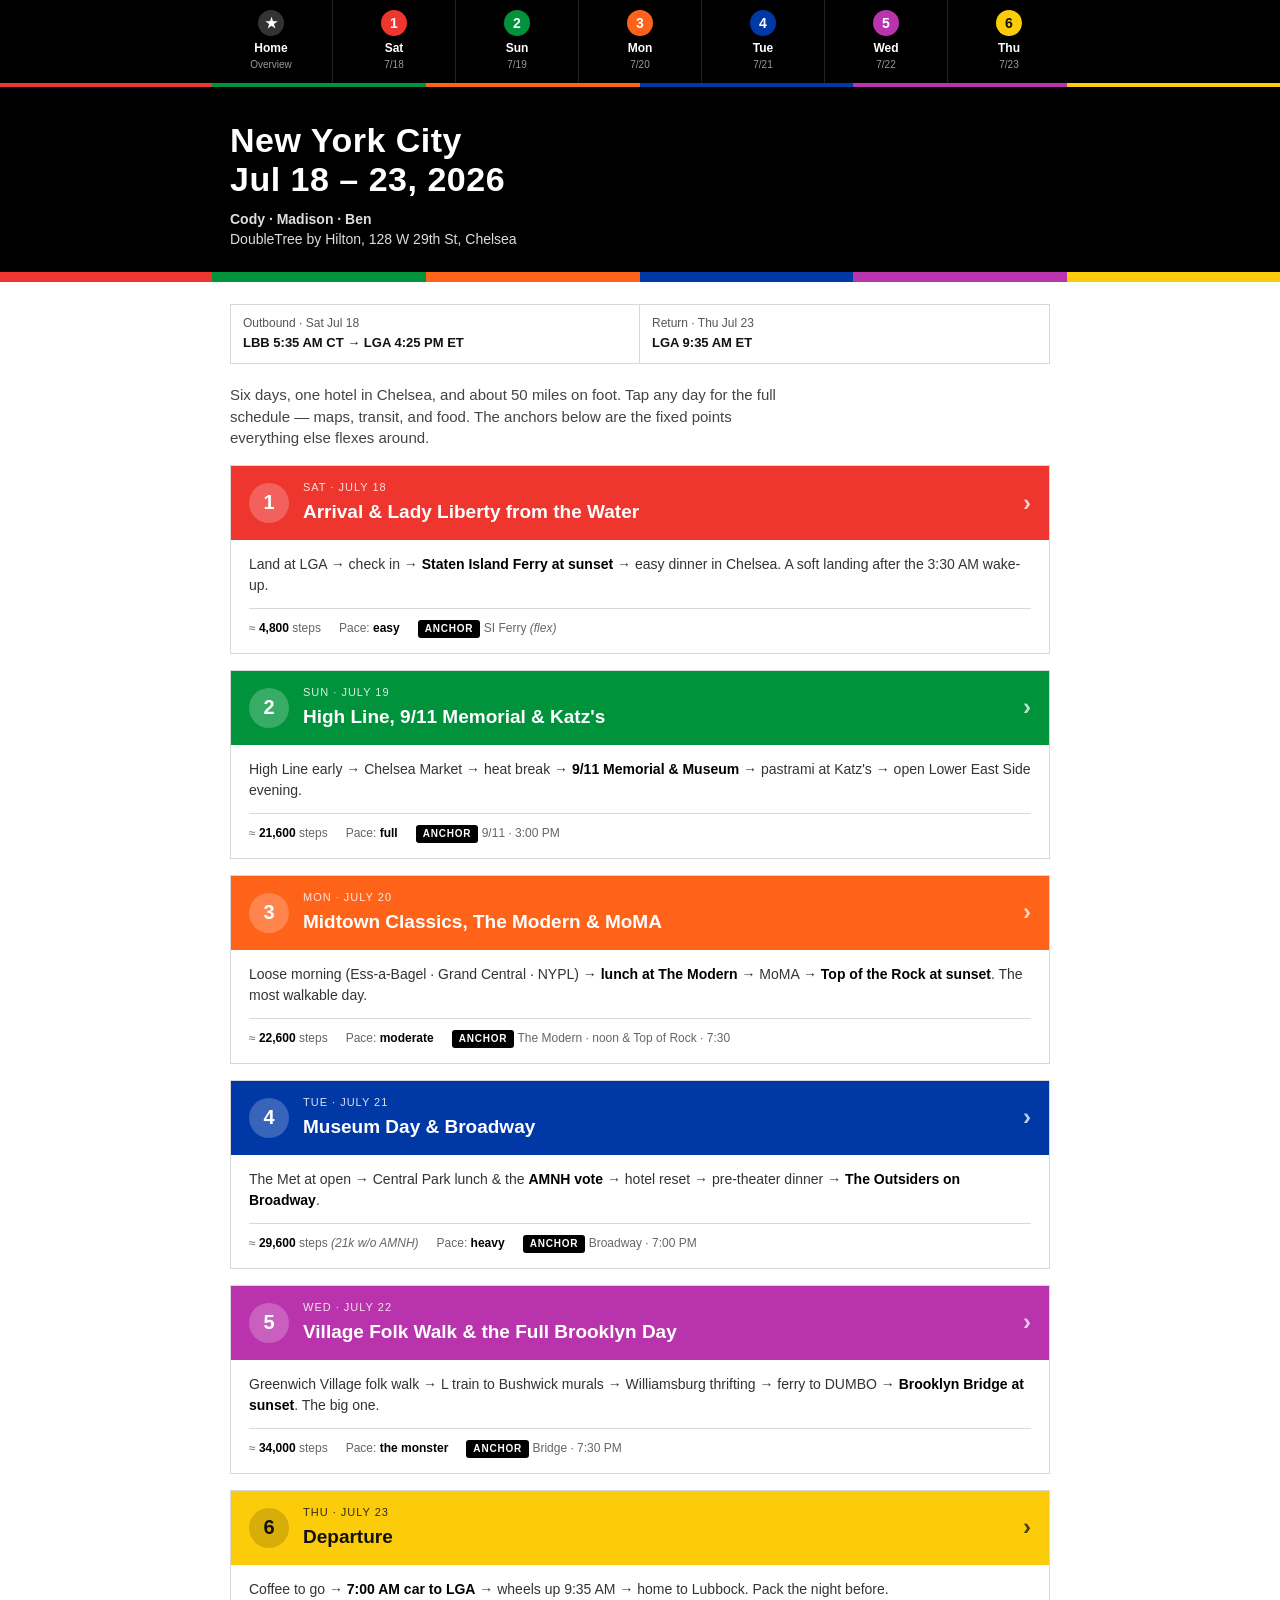
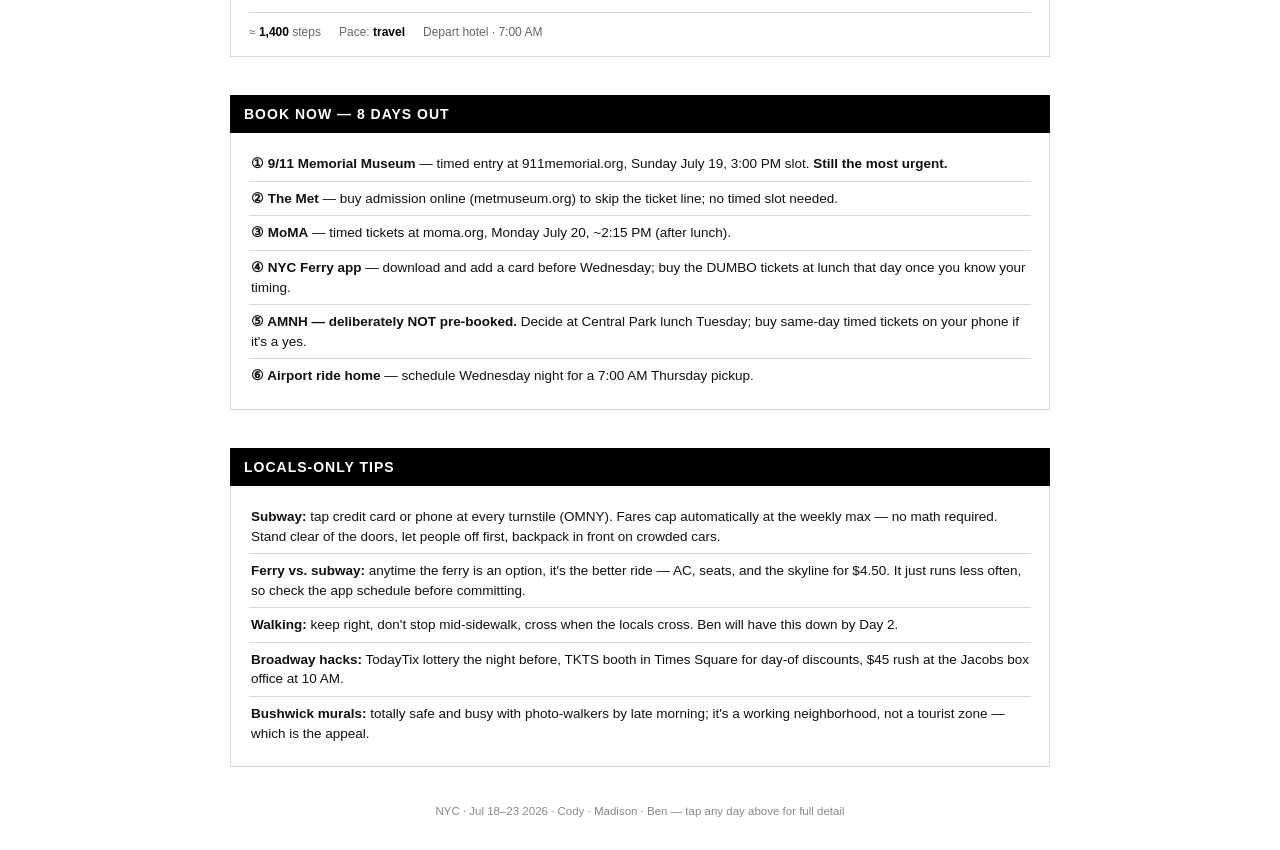
==== commit e184e67e: "Update index.html" ====
--- a/index.html
+++ b/index.html
@@ -6,67 +6,61 @@
 <title>NYC Itinerary — Jul 18–23, 2026</title>
 <style>
   :root{
-    --d1:#EE352E; /* 1-line red */
-    --d2:#00933C; /* 4/5/6 green */
-    --d3:#FF6319; /* B/D/F/M orange */
-    --d4:#0039A6; /* A/C/E blue */
-    --d5:#B933AD; /* 7-line purple */
-    --d6:#FCCC0A; /* N/Q/R/W yellow */
-    --ink:#111;
-    --paper:#fff;
-    --rule:#d8d8d8;
-    --soft:#f4f4f4;
+    --d1:#EE352E; --d2:#00933C; --d3:#FF6319; --d4:#0039A6; --d5:#B933AD; --d6:#FCCC0A;
+    --ink:#111; --paper:#fff; --rule:#d8d8d8; --soft:#f4f4f4;
   }
   *{box-sizing:border-box;margin:0;padding:0}
   body{font-family:Helvetica,Arial,sans-serif;color:var(--ink);background:var(--paper);line-height:1.45}
   .wrap{max-width:860px;margin:0 auto;padding:0 20px}
 
-  /* Signboard header — station-sign black */
+  /* Sticky day nav */
+  .daynav{position:sticky;top:0;z-index:50;background:#000;border-bottom:4px solid;
+    border-image:linear-gradient(90deg,var(--d1) 0 16.6%,var(--d2) 0 33.3%,var(--d3) 0 50%,var(--d4) 0 66.6%,var(--d5) 0 83.3%,var(--d6) 0 100%) 1}
+  .daynav .inner{max-width:860px;margin:0 auto;display:flex}
+  .daynav a{flex:1;min-width:0;text-align:center;text-decoration:none;color:#fff;padding:10px 4px;
+    border-right:1px solid #222;transition:background .15s}
+  .daynav a:last-child{border-right:none}
+  .daynav a:hover,.daynav a:focus{background:#1a1a1a;outline:none}
+  .daynav a .n{display:flex;align-items:center;justify-content:center;width:26px;height:26px;border-radius:50%;
+    color:#fff;font-size:14px;font-weight:700;margin:0 auto 4px}
+  .daynav a .dw{display:block;font-weight:700;font-size:12px}
+  .daynav a .dt{display:block;color:#999;font-size:10px;margin-top:1px}
+
+  /* Signboard header */
   .signboard{background:#000;color:#fff;padding:34px 0 22px;border-bottom:10px solid;border-image:linear-gradient(90deg,var(--d1) 0 16.6%,var(--d2) 0 33.3%,var(--d3) 0 50%,var(--d4) 0 66.6%,var(--d5) 0 83.3%,var(--d6) 0 100%) 1}
   .signboard h1{font-size:34px;font-weight:700;letter-spacing:.5px;line-height:1.15}
   .signboard .sub{margin-top:10px;font-size:14px;color:#ddd}
 
-  .flightbar{display:grid;grid-template-columns:repeat(2,1fr);gap:0;border:1px solid var(--rule);margin:22px 0 8px}
+  .flightbar{display:grid;grid-template-columns:repeat(2,1fr);border:1px solid var(--rule);margin:22px 0 8px}
   .flightbar .cell{padding:10px 12px;font-size:12px;color:#555;border-right:1px solid var(--rule)}
   .flightbar .cell:last-child{border-right:none}
   .flightbar .cell b{display:block;color:var(--ink);font-size:13px;margin-top:2px}
   @media(max-width:640px){.flightbar{grid-template-columns:1fr 1fr}.flightbar .cell{border-bottom:1px solid var(--rule)}}
 
-  /* Day sections */
-  .day{margin:34px 0 8px}
-  .dayhead{display:flex;align-items:center;gap:14px;padding-bottom:8px;border-bottom:3px solid var(--ink)}
-  .bullet{width:40px;height:40px;border-radius:50%;color:#fff;font-size:20px;font-weight:700;display:flex;align-items:center;justify-content:center;flex:none}
-  .bullet.dark{color:#111}
-  .dayhead h2{font-size:20px;font-weight:700}
-  .dayhead .dow{display:block;font-size:12px;font-weight:400;color:#666;text-transform:uppercase;letter-spacing:1px}
-
-  .stops{margin-top:6px}
-  .stop{display:grid;grid-template-columns:86px 1fr;gap:14px;padding:14px 0;border-bottom:1px solid var(--rule)}
-  .stop:last-child{border-bottom:none}
-  .stop .t{font-size:13px;font-weight:700;padding-top:2px;color:#333}
-  .name{font-size:15px;font-weight:700}
-  .note{font-size:13.5px;color:#444;margin-top:3px}
-  .anchor{display:inline-block;background:#000;color:#fff;font-size:10px;font-weight:700;letter-spacing:.8px;text-transform:uppercase;padding:2px 7px;border-radius:3px;margin-left:6px;vertical-align:2px}
-  .tip{background:#fdf6d8;border-left:4px solid #e5c02a;font-size:12.5px;color:#4a4a4a;padding:8px 10px;margin-top:8px}
-  .flexnote{font-size:12.5px;font-style:italic;color:#666;margin-top:6px}
-
-  /* Transit strip — the new element */
-  .transit{background:var(--soft);border-left:4px solid #000;font-size:12.5px;color:#333;padding:7px 10px;margin-top:8px}
-  .transit b{font-weight:700}
-  .rb{display:inline-flex;align-items:center;justify-content:center;width:19px;height:19px;border-radius:50%;color:#fff;font-size:11.5px;font-weight:700;vertical-align:-4px;margin:0 1px}
-  .rb.r1,.rb.r2,.rb.r3{background:#EE352E}
-  .rb.r4,.rb.r5,.rb.r6{background:#00933C}
-  .rb.rA,.rb.rC,.rb.rE{background:#0039A6}
-  .rb.rB,.rb.rD,.rb.rF,.rb.rM{background:#FF6319}
-  .rb.rN,.rb.rQ,.rb.rR,.rb.rW{background:#FCCC0A;color:#111}
-  .rb.rL{background:#A7A9AC}
-  .rb.rJ,.rb.rZ{background:#996633}
-  .rb.rS{background:#808183}
-  .chip{display:inline-block;font-size:10.5px;font-weight:700;letter-spacing:.5px;padding:2px 7px;border-radius:3px;vertical-align:-1px;margin-right:2px}
-  .chip.walk{background:#e2e2e2;color:#111}
-  .chip.taxi{background:#f7b500;color:#111}
-  .chip.ferry{background:#1b9bb0;color:#fff}
-  .chip.fly{background:#333;color:#fff}
+  .lede{font-size:15px;color:#444;margin:20px 0 4px;max-width:66ch}
+
+  /* Day cards */
+  .cards{margin-top:8px}
+  .daycard{display:block;text-decoration:none;color:inherit;border:1px solid var(--rule);margin-top:16px;
+    transition:box-shadow .15s,transform .15s}
+  .daycard:hover,.daycard:focus{box-shadow:0 4px 18px rgba(0,0,0,.12);transform:translateY(-2px);outline:none}
+  .cardhead{display:flex;align-items:center;gap:14px;padding:14px 18px;color:#fff}
+  .cardhead.dark{color:#111}
+  .cardhead .bul{width:40px;height:40px;border-radius:50%;background:rgba(255,255,255,.22);
+    display:flex;align-items:center;justify-content:center;font-size:20px;font-weight:700;flex:none}
+  .cardhead.dark .bul{background:rgba(0,0,0,.15)}
+  .cardhead .ht{flex:1}
+  .cardhead .dow{display:block;font-size:11px;letter-spacing:1px;text-transform:uppercase;opacity:.85}
+  .cardhead h2{font-size:19px;font-weight:700;margin-top:2px}
+  .cardhead .go{font-size:24px;font-weight:700;opacity:.75}
+  .cardbody{padding:14px 18px 15px;background:#fff}
+  .beats{font-size:14px;color:#333;line-height:1.5}
+  .beats b{color:#000}
+  .cardmeta{display:flex;gap:18px;flex-wrap:wrap;margin-top:12px;padding-top:11px;border-top:1px solid var(--rule);
+    font-size:12px;color:#666}
+  .cardmeta b{color:#000;font-weight:700}
+  .anchor{display:inline-block;background:#000;color:#fff;font-size:10px;font-weight:700;letter-spacing:.8px;
+    text-transform:uppercase;padding:2px 7px;border-radius:3px}
 
   /* Blocks */
   .blockhead{background:#000;color:#fff;font-size:14px;font-weight:700;letter-spacing:1px;text-transform:uppercase;padding:9px 14px;margin-top:38px}
@@ -76,10 +70,23 @@
   .blockbody li:last-child{border-bottom:none}
 
   footer{margin:36px 0 30px;font-size:11.5px;color:#888;text-align:center}
-  @media print{.signboard{-webkit-print-color-adjust:exact;print-color-adjust:exact}}
+  @media print{.signboard,.daynav{-webkit-print-color-adjust:exact;print-color-adjust:exact}}
 </style>
 </head>
 <body>
+
+<!-- STICKY DAY NAV -->
+<nav class="daynav">
+  <div class="inner">
+    <a href="index.html"><span class="n" style="background:#333">★</span><span class="dw">Home</span><span class="dt">Overview</span></a>
+    <a href="day1.html"><span class="n" style="background:var(--d1)">1</span><span class="dw">Sat</span><span class="dt">7/18</span></a>
+    <a href="day2.html"><span class="n" style="background:var(--d2)">2</span><span class="dw">Sun</span><span class="dt">7/19</span></a>
+    <a href="day3.html"><span class="n" style="background:var(--d3)">3</span><span class="dw">Mon</span><span class="dt">7/20</span></a>
+    <a href="day4.html"><span class="n" style="background:var(--d4)">4</span><span class="dw">Tue</span><span class="dt">7/21</span></a>
+    <a href="day5.html"><span class="n" style="background:var(--d5)">5</span><span class="dw">Wed</span><span class="dt">7/22</span></a>
+    <a href="day6.html"><span class="n" style="background:var(--d6);color:#111">6</span><span class="dw">Thu</span><span class="dt">7/23</span></a>
+  </div>
+</nav>
 
 <header class="signboard">
   <div class="wrap">
@@ -94,248 +101,84 @@
     <div class="cell">Return · Thu Jul 23<b>LGA 9:35 AM ET</b></div>
   </div>
 
-  <!-- DAY 1 -->
-  <section class="day">
-    <div class="dayhead">
-      <div class="bullet" style="background:var(--d1)">1</div>
-      <h2><span class="dow">Sat 7/18</span>Arrival &amp; Lady Liberty from the water</h2>
-    </div>
-    <div class="stops">
-      <div class="stop"><div class="t">4:25 PM</div><div>
-        <div class="name">Land at LaGuardia</div>
-        <div class="note">Bags, then ride to the hotel. Saturday evening traffic into Manhattan: budget 45–60 min. Expect to walk into the DoubleTree around 6:00–6:15 PM.</div>
-        <div class="transit"><span class="chip taxi">TAXI / LYFT</span> From the Terminal B ground-transportation level. ~45–60 min via the Grand Central Pkwy &amp; Queens–Midtown Tunnel, roughly $60–75 with tolls and tip. Taxi line moves faster than app pickups at LGA on Saturdays.</div>
-      </div></div>
-      <div class="stop"><div class="t">6:15 PM</div><div>
-        <div class="name">Check in, drop bags, reset</div>
-        <div class="note">You'll have been up since 3:30 AM Central. Take 45 minutes.</div>
-      </div></div>
-      <div class="stop"><div class="t">7:00 PM</div><div>
-        <div class="name">Subway to Whitehall Terminal</div>
-        <div class="note">First subway ride of the trip — tap a credit card or phone at the turnstile (OMNY), no MetroCard needed.</div>
-        <div class="transit"><span class="chip walk">WALK</span> 2 min to the 28 St station at 7th Ave → <span class="rb r1">1</span> downtown to <b>South Ferry</b> (last stop), ~25 min. The station exit is inside the ferry terminal.</div>
-      </div></div>
-      <div class="stop"><div class="t">7:30 PM</div><div>
-        <div class="name">Staten Island Ferry — sunset round trip</div>
-        <div class="note">Free, no tickets, every 30 min. Ride the right side outbound for the Statue of Liberty; sunset hits ~8:20 PM on the return. About 50 min round trip.</div>
-        <div class="tip"><b>Honest note:</b> this is the one flexible thing all week. If the family is wrecked from the 3:30 AM wake-up, skipping it costs $0 and nothing needs rebooking. But it's sitting on a boat with a breeze — usually the perfect arrival-day activity.</div>
-        <div class="transit"><span class="chip ferry">FERRY</span> Free — walk on at Whitehall. Return trip: <span class="rb r1">1</span> uptown from South Ferry back to <b>28 St</b>, ~25 min.</div>
-      </div></div>
-      <div class="stop"><div class="t">9:15 PM</div><div>
-        <div class="name">Casual late dinner near the hotel</div>
-        <div class="note">Keep it easy — pizza, diner, whatever's open in Chelsea/NoMad. Big food days are coming.</div>
-        <div class="transit"><span class="chip walk">WALK</span> Everything within a few blocks of the hotel.</div>
-      </div></div>
-    </div>
-  </section>
-
-  <!-- DAY 2 -->
-  <section class="day">
-    <div class="dayhead">
-      <div class="bullet" style="background:var(--d2)">2</div>
-      <h2><span class="dow">Sun 7/19</span>High Line, 9/11 Memorial &amp; Katz's</h2>
-    </div>
-    <div class="stops">
-      <div class="stop"><div class="t">9:00 AM</div><div>
-        <div class="name">Walk the High Line</div>
-        <div class="note">Enter at 30th St &amp; 10th Ave, walk south to Gansevoort. Do it early — no shade, and it's packed by 11.</div>
-        <div class="transit"><span class="chip walk">WALK</span> ~12 min from the hotel: west on 29th/30th to 10th Ave. Stairs and elevator at the 30th St entrance.</div>
-      </div></div>
-      <div class="stop"><div class="t">10:45 AM</div><div>
-        <div class="name">Chelsea Market — early lunch</div>
-        <div class="note">Los Tacos No. 1 is the correct order; the line moves fast before noon.</div>
-        <div class="transit"><span class="chip walk">WALK</span> Exit the High Line at 16th St — the stairs drop you at the market's door.</div>
-      </div></div>
-      <div class="stop"><div class="t">12:30 PM</div><div>
-        <div class="name">Hotel break during peak heat</div>
-        <div class="note">Nap, pool, AC. This block is deliberate — don't fill it.</div>
-        <div class="transit"><span class="chip walk">WALK</span> ~20 min up 8th Ave, or <span class="rb rA">A</span><span class="rb rC">C</span><span class="rb rE">E</span> from 14 St → <b>34 St–Penn Station</b>, then 6-min walk.</div>
-      </div></div>
-      <div class="stop"><div class="t">3:00 PM</div><div>
-        <div class="name">9/11 Memorial &amp; Museum <span class="anchor">Anchor</span></div>
-        <div class="note">Timed entry booked at 911memorial.org. The outdoor pools are free; budget 2–2.5 hours for the museum. Emotionally heavy — the rested afternoon slot is intentional.</div>
-        <div class="transit"><span class="rb r1">1</span> Downtown from 28 St → <b>WTC Cortlandt</b>, ~20 min. The station exits directly at the memorial plaza.</div>
-      </div></div>
-      <div class="stop"><div class="t">6:30 PM</div><div>
-        <div class="name">Katz's Delicatessen</div>
-        <div class="note">205 E Houston. Take the ticket they hand you at the door and do not lose it; you pay with it on the way out. Pastrami on rye at the counter, tip the cutter a couple bucks for the sample slice.</div>
-        <div class="transit"><span class="chip walk">WALK</span> ~7 min to Fulton St station → <span class="rb rJ">J</span> toward Brooklyn to <b>Essex St</b>, ~10 min → walk 8 min north on Essex/Ludlow to Houston.</div>
-      </div></div>
-      <div class="stop"><div class="t">Evening</div><div>
-        <div class="name">Open — no plans</div>
-        <div class="note">Wander the Lower East Side, get dessert, or head straight back and crash. This block is intentionally empty.</div>
-        <div class="transit"><span class="rb rF">F</span> From 2 Av → <b>23 St</b> (6th Ave), then 6-min walk to the hotel. Or a ~12-min taxi.</div>
-      </div></div>
-    </div>
-  </section>
-
-  <!-- DAY 3 -->
-  <section class="day">
-    <div class="dayhead">
-      <div class="bullet" style="background:var(--d3)">3</div>
-      <h2><span class="dow">Mon 7/20</span>Midtown classics, The Modern &amp; MoMA</h2>
-    </div>
-    <div class="stops">
-      <div class="stop"><div class="t">Morning</div><div>
-        <div class="name">Loose block: Ess-a-Bagel → Grand Central → NYPL</div>
-        <div class="note">No timestamps on purpose — all three sit within a few blocks. Ess-a-Bagel (831 3rd Ave at 51st) whenever you're up, Grand Central for the concourse ceiling and the whispering gallery, then the Rose Main Reading Room with a shaded sit in Bryant Park. Skip any of the three if the morning runs slow.</div>
-        <div class="flexnote">Only rule: be walking toward 53rd St by 11:40.</div>
-        <div class="transit"><span class="chip walk">WALK</span> 7 min to 34 St–Herald Sq → <span class="rb rM">M</span> toward Queens to <b>Lexington Av/53 St</b>, then 3-min walk to Ess-a-Bagel (~25 min total). Then it's all on foot: 12 min down Lexington to Grand Central, 5 min west on 42nd to the library, 12 min up 5th Ave to 53rd St.</div>
-      </div></div>
-      <div class="stop"><div class="t">12:00 PM</div><div>
-        <div class="name">Lunch — The Modern, at MoMA <span class="anchor">Anchor</span></div>
-        <div class="note">9 W 53rd St, two Michelin stars, dining room overlooking the sculpture garden. Prix fixe lunch, business casual (collared shirt fine, no jacket needed). Budget ~2 hours. This is the Michelin box, checked, at a fraction of a tasting-menu dinner.</div>
-        <div class="tip"><b>Fallback:</b> if the Dining Room has no Monday lunch table left, the Bar Room next door is the same kitchen à la carte — cheaper, no dress code, walk-ins accepted.</div>
-      </div></div>
-      <div class="stop"><div class="t">2:15 PM</div><div>
-        <div class="name">MoMA</div>
-        <div class="note">Same building — you're already there, which is the whole point of this day. Open Mondays 10:30–5:30. Starry Night is floor 5; go straight up, then work down. Stay until 5:00 or leave at 3:30. Download the free MoMA app beforehand — audio guide and map, no paid tour needed.</div>
-      </div></div>
-      <div class="stop"><div class="t">7:30 PM</div><div>
-        <div class="name">Top of the Rock <span class="anchor">Anchor</span></div>
-        <div class="note">30 Rockefeller Plaza. Timed entry booked for sunset (8:18 PM on 7/20). Going up at 7:30 puts you on the deck for golden hour into blue hour. The view frames the Empire State Building and Central Park in one shot — the thing the Empire State deck can't give you.</div>
-        <div class="transit"><span class="chip walk">WALK</span> 3 min from MoMA — 53rd to 50th between 5th and 6th. Home afterward: <span class="rb rB">B</span><span class="rb rD">D</span><span class="rb rF">F</span><span class="rb rM">M</span> from 47–50 Sts–Rockefeller Ctr → <b>34 St–Herald Sq</b>, then 7-min walk.</div>
-      </div></div>
-    </div>
-  </section>
-
-  <!-- DAY 4 -->
-  <section class="day">
-    <div class="dayhead">
-      <div class="bullet" style="background:var(--d4)">4</div>
-      <h2><span class="dow">Tue 7/21</span>Museum day &amp; Broadway</h2>
-    </div>
-    <div class="stops">
-      <div class="stop"><div class="t">9:30 AM</div><div>
-        <div class="name">The Met</div>
-        <div class="note">Open Tuesdays (closed Wednesdays — that's why today). Arrive at open, hit your must-sees first: Temple of Dendur, Arms &amp; Armor for Ben, European paintings. Free volunteer-led highlights tours run from the Great Hall (first come, first served) — take one only if a departure lines up; don't plan around it. <b>Hard stop at 12:15</b> — you cannot "do" the Met and shouldn't try.</div>
-        <div class="transit"><span class="chip taxi">TAXI / LYFT</span> ~15–20 min up Madison Ave (~$20–25) — the honest fastest route from a west-side hotel. <br>
-          Subway option: <span class="rb r1">1</span> to Times Sq → <span class="rb rS">S</span> shuttle to Grand Central → <span class="rb r4">4</span><span class="rb r5">5</span> uptown to <b>86 St</b>, walk 3 blocks west (~40 min). 
-          <br>At 9:10 AM, take the taxi.</div>
-      </div></div>
-      <div class="stop"><div class="t">12:30 PM</div><div>
-        <div class="name">Central Park — shaded lunch &amp; the AMNH vote</div>
-        <div class="note">Grab something near the museum or from a cart, find shade near Turtle Pond. This is where the family decides: Natural History Museum, or a slow park afternoon?</div>
-        <div class="tip"><b>Don't pre-book AMNH.</b> Buy timed tickets on your phone at lunch if the vote is yes — same-day slots are normally available. If the vote is no, you have a free Central Park afternoon and lose nothing.</div>
-        <div class="transit"><span class="chip walk">WALK</span> Into the park directly behind the Met, 5–10 min to Turtle Pond.</div>
-      </div></div>
-      <div class="stop"><div class="t">2:00 PM</div><div>
-        <div class="name">American Museum of Natural History <em>(if the vote was yes)</em></div>
-        <div class="note">Blue whale, dinosaur halls, Gilder Center. Two hours max — leave wanting more. Either way, be heading back to the hotel by 4:15.</div>
-        <div class="transit"><span class="chip walk">WALK</span> Crosstown through the park, ~20 min, exiting at 81st St — the museum entrance is right there.</div>
-      </div></div>
-      <div class="stop"><div class="t">4:15 PM</div><div>
-        <div class="name">Hotel reset</div>
-        <div class="note">Shower, off your feet before the show.</div>
-        <div class="transit">From AMNH: <span class="rb rB">B</span><span class="rb rC">C</span> from 81 St–Museum of Natural History → <b>34 St–Penn Station</b>, then 6-min walk (~25 min). From the park (no AMNH): <span class="rb r6">6</span> from 77 St → <b>33 St</b> + 12-min walk, or ~20-min taxi.</div>
-      </div></div>
-      <div class="stop"><div class="t">5:30 PM</div><div>
-        <div class="name">Pre-theater dinner, Theater District</div>
-        <div class="note">Tell the host you have a 7:00 curtain — every restaurant in the district knows the drill. Casual on purpose; the fancy meal already happened at Monday lunch.</div>
-        <div class="transit"><span class="rb r1">1</span> From 28 St → <b>50 St</b>, then walk south into the district (~15 min total). Or a 20-min walk straight up 7th Ave.</div>
-      </div></div>
-      <div class="stop"><div class="t">7:00 PM</div><div>
-        <div class="name">The Outsiders — Bernard B. Jacobs Theatre <span class="anchor">Anchor</span></div>
-        <div class="note">242 W 45th St. 2 hr 30 min with intermission, out around 9:30. The 7:00 curtain is the only immovable thing today. Theater AC runs cold — bring a layer.</div>
-        <div class="transit"><span class="chip walk">WALK</span> From dinner — everything in the district is within a few blocks. After the show: the 20-min walk down 7th Ave is usually faster than fighting the post-curtain subway crowd; otherwise <span class="rb r1">1</span> from Times Sq–42 St → <b>28 St</b>.</div>
-      </div></div>
-    </div>
-  </section>
-
-  <!-- DAY 5 -->
-  <section class="day">
-    <div class="dayhead">
-      <div class="bullet" style="background:var(--d5)">5</div>
-      <h2><span class="dow">Wed 7/22</span>Village folk walk &amp; the full Brooklyn day</h2>
-    </div>
-    <div class="stops">
-      <div class="stop"><div class="t">9:00 AM</div><div>
-        <div class="name">Greenwich Village folk walk — 4 stops, ~45 min</div>
-        <div class="note">① Jones St at 4th St — the Freewheelin' Bob Dylan cover spot. ② Cafe Wha? on MacDougal — where Dylan played his first NYC gig and Van Ronk held court. ③ Caffe Reggio — espresso in the room where the folk crowd argued all night. ④ Washington Square Park — the Sunday folk-circle ground zero.</div>
-        <div class="transit"><span class="rb r1">1</span> From 28 St → <b>Christopher St–Sheridan Sq</b>, ~12 min, then 4-min walk to Jones St. The four stops are all within 10 minutes of each other on foot.</div>
-      </div></div>
-      <div class="stop"><div class="t">10:15 AM</div><div>
-        <div class="name">Joe's Pizza, Carmine St</div>
-        <div class="note">A slice at 10 AM is a legitimate New York decision. Fold it.</div>
-        <div class="transit"><span class="chip walk">WALK</span> 6 min from Washington Square Park.</div>
-      </div></div>
-      <div class="stop"><div class="t">10:45 AM</div><div>
-        <div class="name">L train out to Bushwick</div>
-        <div class="note">The day's one long ride — the L is the spine of the whole Brooklyn day. Ride it all the way east first, then work back west toward the bridge. No backtracking.</div>
-        <div class="transit"><span class="chip walk">WALK</span> ~15 min up 6th Ave to the 14 St station → <span class="rb rL">L</span> toward Brooklyn to <b>Jefferson St</b>, ~30 min. (~45 min door to door.)</div>
-      </div></div>
-      <div class="stop"><div class="t">11:30 AM</div><div>
-        <div class="name">The Bushwick Collective — street art</div>
-        <div class="note">Outdoor mural gallery centered on Troutman St around St. Nicholas and Wyckoff — several blocks of rotating large-scale street art. Free, no tickets, your own pace; 45–60 min. Late morning on purpose: zero shade out here, and the light is better for photos.</div>
-        <div class="transit"><span class="chip walk">WALK</span> 1 block from the Jefferson St station exit.</div>
-      </div></div>
-      <div class="stop"><div class="t">12:30 PM</div><div>
-        <div class="name">Lunch — Roberta's, or hold for Williamsburg</div>
-        <div class="note">Roberta's (261 Moore St) is the pizza place that put Bushwick on the food map — one L stop back. Honest caveat: that's two pizzas before 1 PM, which is either a problem or the whole point of New York. Taco and sandwich spots near Jefferson St otherwise, or just eat in Williamsburg.</div>
-        <div class="transit"><span class="rb rL">L</span> One stop to <b>Morgan Av</b> for Roberta's (2-min walk), or stay on to Bedford Av and eat there.</div>
-      </div></div>
-      <div class="stop"><div class="t">1:15 PM</div><div>
-        <div class="name">Williamsburg thrifting — hard stop 3:15</div>
-        <div class="note">Beacon's Closet, L Train Vintage, Awoke Vintage, Buffalo Exchange — a walkable spread off Bedford. Ben sets the pace. This lands in the 1–4 PM heat window by design: the shops are your air conditioning. OddFellows on Kent Ave if morale needs ice cream. <b>Hard stop 3:15</b> to make the ferry — that deadline is what buys the chill hour.</div>
-        <div class="transit"><span class="rb rL">L</span> From Morgan Av → <b>Bedford Av</b>, ~10 min. Then everything on foot.</div>
-      </div></div>
-      <div class="stop"><div class="t">3:30 PM</div><div>
-        <div class="name">NYC Ferry to DUMBO</div>
-        <div class="note">East River route, southbound — skyline and both bridges from the water. $4.50, air-conditioned cabin, ~15–20 min. The boat ride the Battery Park leg used to provide, but better placed.</div>
-        <div class="transit"><span class="chip walk">WALK</span> ~10 min from Bedford Ave to the <b>North Williamsburg</b> landing (N 6th St pier) → <span class="chip ferry">FERRY</span> East River route southbound to <b>DUMBO</b>. Buy tickets in the NYC Ferry app; check the schedule at lunch — midweek boats run every 25–30 min, so know your departure time before the 3:15 thrifting stop.</div>
-      </div></div>
-      <div class="stop"><div class="t">4:00 PM</div><div>
-        <div class="name">Chill hour — Brooklyn Bridge Park</div>
-        <div class="note">The ferry lands you in it. One protected hour of nothing: the Empire Fulton Ferry lawn, Pebble Beach at the water, Jane's Carousel if Madison wants it, the skyline doing its thing. No phones-out-for-tickets, no walking with purpose. This is the decompression before the finale.</div>
-        <div class="transit"><span class="chip walk">WALK</span> Zero transit — the park starts at the ferry landing.</div>
-      </div></div>
-      <div class="stop"><div class="t">5:00 PM</div><div>
-        <div class="name">DUMBO — the Washington St view</div>
-        <div class="note">Manhattan Bridge framed between brick warehouses, Empire State Building visible through the arch — the most photographed spot in the borough, and it earns it. Wander the cobblestones, hit a bookstore or the Time Out rooftop for the view.</div>
-        <div class="transit"><span class="chip walk">WALK</span> 3 min up from the park.</div>
-      </div></div>
-      <div class="stop"><div class="t">6:00 PM</div><div>
-        <div class="name">Dinner in DUMBO</div>
-        <div class="note">Time Out Market (55 Water St) — a food hall where three people with three different appetites all win. Juliana's (19 Old Fulton) is the destination pizza if the day somehow demands a third. Eating at 6:00 means you walk the bridge fed and you're home packing by 9:00, not 9:45.</div>
-        <div class="transit"><span class="chip walk">WALK</span> Both within 5 min of the Washington St corner.</div>
-      </div></div>
-      <div class="stop"><div class="t">7:30 PM</div><div>
-        <div class="name">Walk the Brooklyn Bridge at sunset <span class="anchor">Anchor</span></div>
-        <div class="note">Brooklyn → Manhattan, ~40 min at stroll pace, skyline in front of you the whole way. Sunset is 8:16 PM — starting at 7:30 puts you mid-span around 7:55 in golden light, stepping off right at sundown. Stay in the pedestrian lane.</div>
-        <div class="transit"><span class="chip walk">WALK</span> ~12 min from Time Out Market: up Washington St, under the BQE, to the pedestrian stairs near Washington &amp; Prospect at Cadman Plaza. No subway needed — dinner put you at the on-ramp.</div>
-      </div></div>
-      <div class="stop"><div class="t">8:45 PM</div><div>
-        <div class="name">Home — pack tonight</div>
-        <div class="note">Straight back to the hotel. Pack before bed and pre-book the 7:00 AM ride — tomorrow morning is tight.</div>
-        <div class="transit"><span class="rb rR">R</span><span class="rb rW">W</span> Uptown from <b>City Hall</b> (right at the bridge exit) → <b>28 St</b>, ~20 min, then 2-min walk to the hotel door.</div>
-      </div></div>
-    </div>
-  </section>
-
-  <!-- DAY 6 -->
-  <section class="day">
-    <div class="dayhead">
-      <div class="bullet dark" style="background:var(--d6)">6</div>
-      <h2><span class="dow">Thu 7/23</span>Departure</h2>
-    </div>
-    <div class="stops">
-      <div class="stop"><div class="t">6:30 AM</div><div>
-        <div class="name">Coffee to go</div>
-        <div class="note">Nothing sit-down. There's food past security at LGA Terminal B if anyone's hungry.</div>
-      </div></div>
-      <div class="stop"><div class="t">7:00 AM</div><div>
-        <div class="name">Depart hotel for LGA</div>
-        <div class="note">Pre-booked the night before. At the terminal by ~7:45.</div>
-        <div class="tip"><b>Why earlier than the old 7:30:</b> a 9:35 AM flight means boarding ~9:00. Leaving at 7:30 left a 50-minute buffer at LGA with zero slack. The extra 30 minutes is cheap insurance; worst case you drink coffee at the gate.</div>
-        <div class="transit"><span class="chip taxi">TAXI / LYFT</span> Pre-booked pickup, 30–40 min via the Queens–Midtown Tunnel and BQE/Grand Central Pkwy to <b>Terminal B</b>.</div>
-      </div></div>
-      <div class="stop"><div class="t">9:35 AM</div><div>
-        <div class="name">Wheels up — LGA → LBB</div>
-        <div class="note">Home to Lubbock.</div>
-        <div class="transit"><span class="chip fly">FLY</span> The easy part.</div>
-      </div></div>
-    </div>
-  </section>
+  <p class="lede">Six days, one hotel in Chelsea, and about 50 miles on foot. Tap any day for the full schedule — maps, transit, and food. The anchors below are the fixed points everything else flexes around.</p>
+
+  <!-- DAY CARDS -->
+  <div class="cards">
+
+    <a class="daycard" href="day1.html">
+      <div class="cardhead" style="background:var(--d1)">
+        <div class="bul">1</div>
+        <div class="ht"><span class="dow">Sat · July 18</span><h2>Arrival &amp; Lady Liberty from the Water</h2></div>
+        <div class="go">›</div>
+      </div>
+      <div class="cardbody">
+        <div class="beats">Land at LGA → check in → <b>Staten Island Ferry at sunset</b> → easy dinner in Chelsea. A soft landing after the 3:30 AM wake-up.</div>
+        <div class="cardmeta"><span>≈ <b>4,800</b> steps</span><span>Pace: <b>easy</b></span><span><span class="anchor">Anchor</span> SI Ferry <em>(flex)</em></span></div>
+      </div>
+    </a>
+
+    <a class="daycard" href="day2.html">
+      <div class="cardhead" style="background:var(--d2)">
+        <div class="bul">2</div>
+        <div class="ht"><span class="dow">Sun · July 19</span><h2>High Line, 9/11 Memorial &amp; Katz's</h2></div>
+        <div class="go">›</div>
+      </div>
+      <div class="cardbody">
+        <div class="beats">High Line early → Chelsea Market → heat break → <b>9/11 Memorial &amp; Museum</b> → pastrami at Katz's → open Lower East Side evening.</div>
+        <div class="cardmeta"><span>≈ <b>21,600</b> steps</span><span>Pace: <b>full</b></span><span><span class="anchor">Anchor</span> 9/11 · 3:00 PM</span></div>
+      </div>
+    </a>
+
+    <a class="daycard" href="day3.html">
+      <div class="cardhead" style="background:var(--d3)">
+        <div class="bul">3</div>
+        <div class="ht"><span class="dow">Mon · July 20</span><h2>Midtown Classics, The Modern &amp; MoMA</h2></div>
+        <div class="go">›</div>
+      </div>
+      <div class="cardbody">
+        <div class="beats">Loose morning (Ess-a-Bagel · Grand Central · NYPL) → <b>lunch at The Modern</b> → MoMA → <b>Top of the Rock at sunset</b>. The most walkable day.</div>
+        <div class="cardmeta"><span>≈ <b>22,600</b> steps</span><span>Pace: <b>moderate</b></span><span><span class="anchor">Anchor</span> The Modern · noon &amp; Top of Rock · 7:30</span></div>
+      </div>
+    </a>
+
+    <a class="daycard" href="day4.html">
+      <div class="cardhead" style="background:var(--d4)">
+        <div class="bul">4</div>
+        <div class="ht"><span class="dow">Tue · July 21</span><h2>Museum Day &amp; Broadway</h2></div>
+        <div class="go">›</div>
+      </div>
+      <div class="cardbody">
+        <div class="beats">The Met at open → Central Park lunch &amp; the <b>AMNH vote</b> → hotel reset → pre-theater dinner → <b>The Outsiders on Broadway</b>.</div>
+        <div class="cardmeta"><span>≈ <b>29,600</b> steps <em>(21k w/o AMNH)</em></span><span>Pace: <b>heavy</b></span><span><span class="anchor">Anchor</span> Broadway · 7:00 PM</span></div>
+      </div>
+    </a>
+
+    <a class="daycard" href="day5.html">
+      <div class="cardhead" style="background:var(--d5)">
+        <div class="bul">5</div>
+        <div class="ht"><span class="dow">Wed · July 22</span><h2>Village Folk Walk &amp; the Full Brooklyn Day</h2></div>
+        <div class="go">›</div>
+      </div>
+      <div class="cardbody">
+        <div class="beats">Greenwich Village folk walk → L train to Bushwick murals → Williamsburg thrifting → ferry to DUMBO → <b>Brooklyn Bridge at sunset</b>. The big one.</div>
+        <div class="cardmeta"><span>≈ <b>34,000</b> steps</span><span>Pace: <b>the monster</b></span><span><span class="anchor">Anchor</span> Bridge · 7:30 PM</span></div>
+      </div>
+    </a>
+
+    <a class="daycard" href="day6.html">
+      <div class="cardhead dark" style="background:var(--d6)">
+        <div class="bul">6</div>
+        <div class="ht"><span class="dow">Thu · July 23</span><h2>Departure</h2></div>
+        <div class="go">›</div>
+      </div>
+      <div class="cardbody">
+        <div class="beats">Coffee to go → <b>7:00 AM car to LGA</b> → wheels up 9:35 AM → home to Lubbock. Pack the night before.</div>
+        <div class="cardmeta"><span>≈ <b>1,400</b> steps</span><span>Pace: <b>travel</b></span><span>Depart hotel · 7:00 AM</span></div>
+      </div>
+    </a>
+
+  </div>
 
   <!-- BOOKING CHECKLIST -->
   <div class="blockhead">Book now — 8 days out</div>
@@ -361,6 +204,8 @@
       <li><b>Bushwick murals:</b> totally safe and busy with photo-walkers by late morning; it's a working neighborhood, not a tourist zone — which is the appeal.</li>
     </ul>
   </div>
+
+  <footer>NYC · Jul 18–23 2026 · Cody · Madison · Ben — tap any day above for full detail</footer>
 </div>
 
 </body>
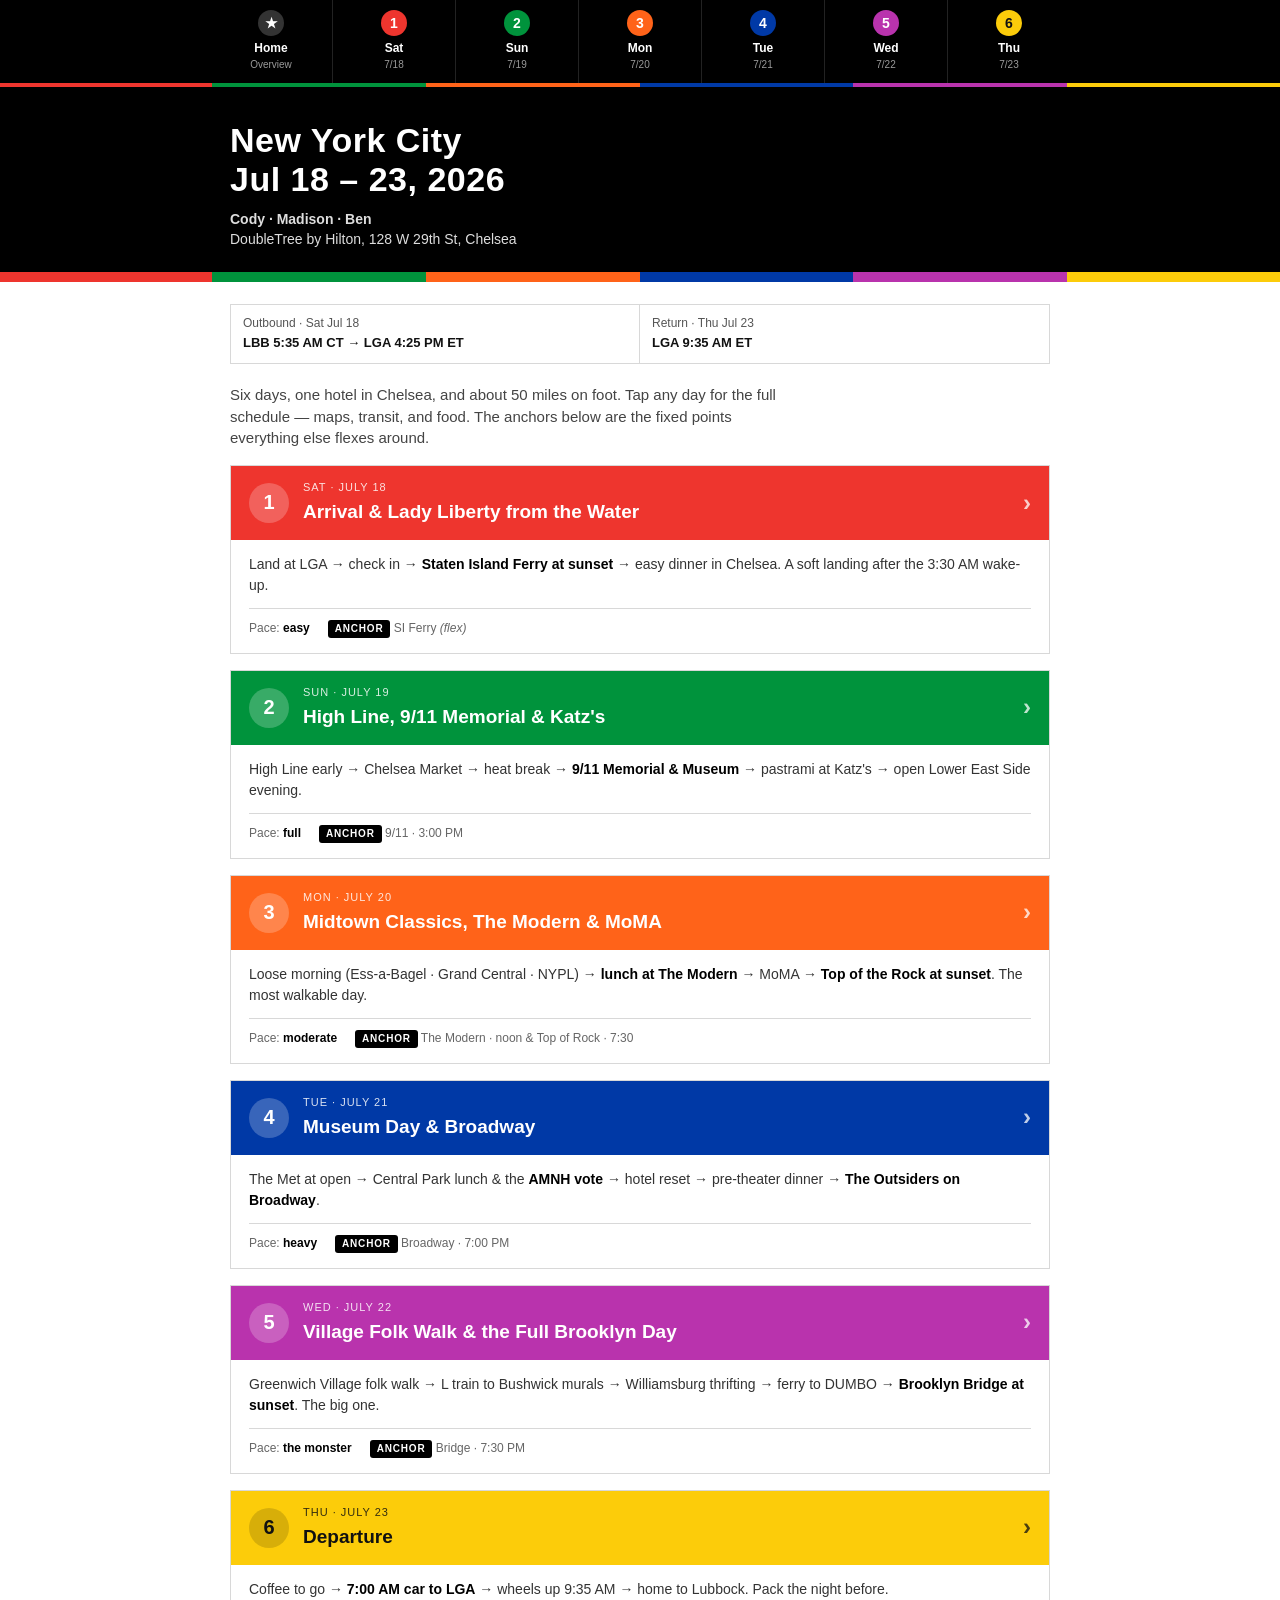
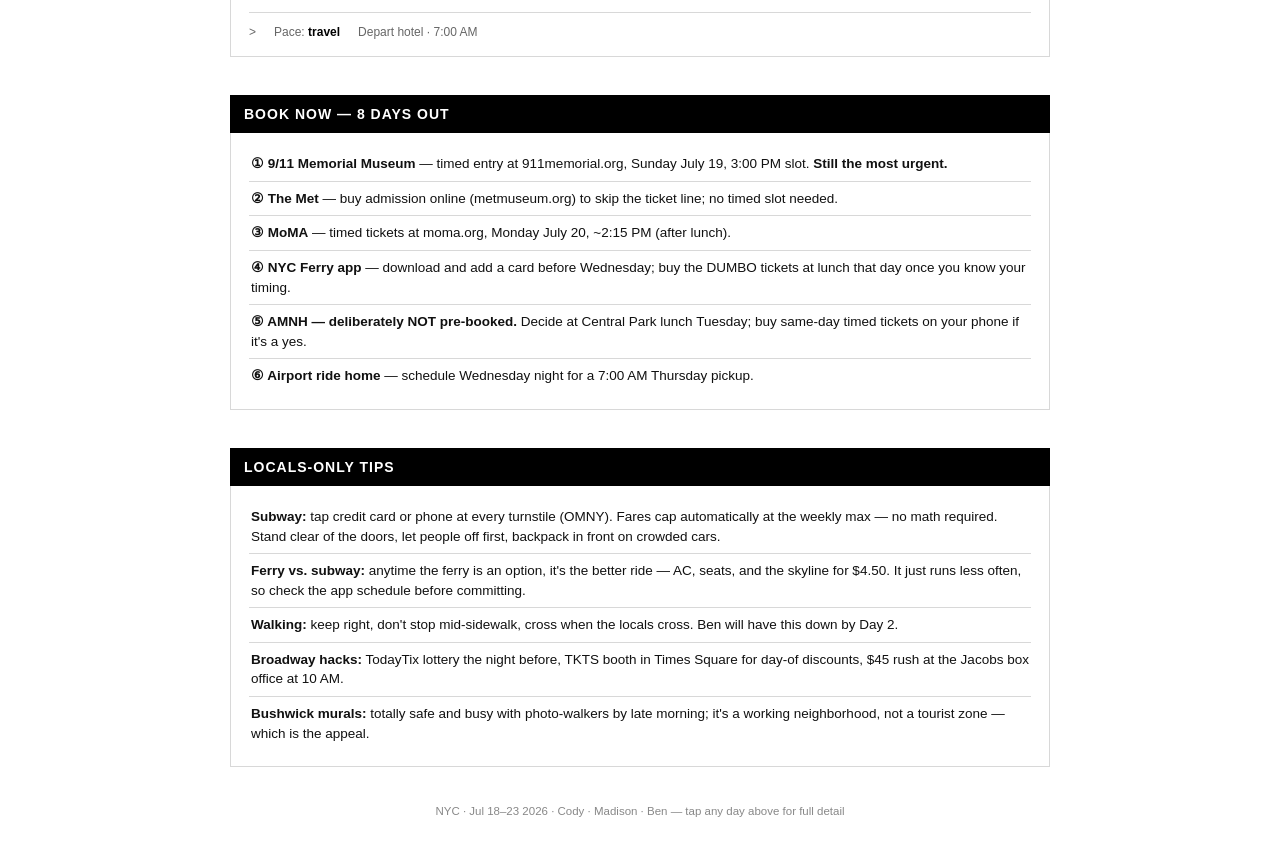
==== commit 39902884: "Remove step count from cardmeta sections" ====
--- a/index.html
+++ b/index.html
@@ -114,7 +114,7 @@
       </div>
       <div class="cardbody">
         <div class="beats">Land at LGA → check in → <b>Staten Island Ferry at sunset</b> → easy dinner in Chelsea. A soft landing after the 3:30 AM wake-up.</div>
-        <div class="cardmeta"><span>≈ <b>4,800</b> steps</span><span>Pace: <b>easy</b></span><span><span class="anchor">Anchor</span> SI Ferry <em>(flex)</em></span></div>
+        <div class="cardmeta"><span>Pace: <b>easy</b></span><span><span class="anchor">Anchor</span> SI Ferry <em>(flex)</em></span></div>
       </div>
     </a>
 
@@ -126,7 +126,7 @@
       </div>
       <div class="cardbody">
         <div class="beats">High Line early → Chelsea Market → heat break → <b>9/11 Memorial &amp; Museum</b> → pastrami at Katz's → open Lower East Side evening.</div>
-        <div class="cardmeta"><span>≈ <b>21,600</b> steps</span><span>Pace: <b>full</b></span><span><span class="anchor">Anchor</span> 9/11 · 3:00 PM</span></div>
+        <div class="cardmeta"><span>Pace: <b>full</b></span><span><span class="anchor">Anchor</span> 9/11 · 3:00 PM</span></div>
       </div>
     </a>
 
@@ -138,7 +138,7 @@
       </div>
       <div class="cardbody">
         <div class="beats">Loose morning (Ess-a-Bagel · Grand Central · NYPL) → <b>lunch at The Modern</b> → MoMA → <b>Top of the Rock at sunset</b>. The most walkable day.</div>
-        <div class="cardmeta"><span>≈ <b>22,600</b> steps</span><span>Pace: <b>moderate</b></span><span><span class="anchor">Anchor</span> The Modern · noon &amp; Top of Rock · 7:30</span></div>
+        <div class="cardmeta"><span>Pace: <b>moderate</b></span><span><span class="anchor">Anchor</span> The Modern · noon &amp; Top of Rock · 7:30</span></div>
       </div>
     </a>
 
@@ -150,7 +150,7 @@
       </div>
       <div class="cardbody">
         <div class="beats">The Met at open → Central Park lunch &amp; the <b>AMNH vote</b> → hotel reset → pre-theater dinner → <b>The Outsiders on Broadway</b>.</div>
-        <div class="cardmeta"><span>≈ <b>29,600</b> steps <em>(21k w/o AMNH)</em></span><span>Pace: <b>heavy</b></span><span><span class="anchor">Anchor</span> Broadway · 7:00 PM</span></div>
+        <div class="cardmeta"><span>Pace: <b>heavy</b></span><span><span class="anchor">Anchor</span> Broadway · 7:00 PM</span></div>
       </div>
     </a>
 
@@ -162,7 +162,7 @@
       </div>
       <div class="cardbody">
         <div class="beats">Greenwich Village folk walk → L train to Bushwick murals → Williamsburg thrifting → ferry to DUMBO → <b>Brooklyn Bridge at sunset</b>. The big one.</div>
-        <div class="cardmeta"><span>≈ <b>34,000</b> steps</span><span>Pace: <b>the monster</b></span><span><span class="anchor">Anchor</span> Bridge · 7:30 PM</span></div>
+        <div class="cardmeta"><span>Pace: <b>the monster</b></span><span><span class="anchor">Anchor</span> Bridge · 7:30 PM</span></div>
       </div>
     </a>
 
@@ -174,7 +174,7 @@
       </div>
       <div class="cardbody">
         <div class="beats">Coffee to go → <b>7:00 AM car to LGA</b> → wheels up 9:35 AM → home to Lubbock. Pack the night before.</div>
-        <div class="cardmeta"><span>≈ <b>1,400</b> steps</span><span>Pace: <b>travel</b></span><span>Depart hotel · 7:00 AM</span></div>
+        <div class="cardmeta">><span>Pace: <b>travel</b></span><span>Depart hotel · 7:00 AM</span></div>
       </div>
     </a>
 
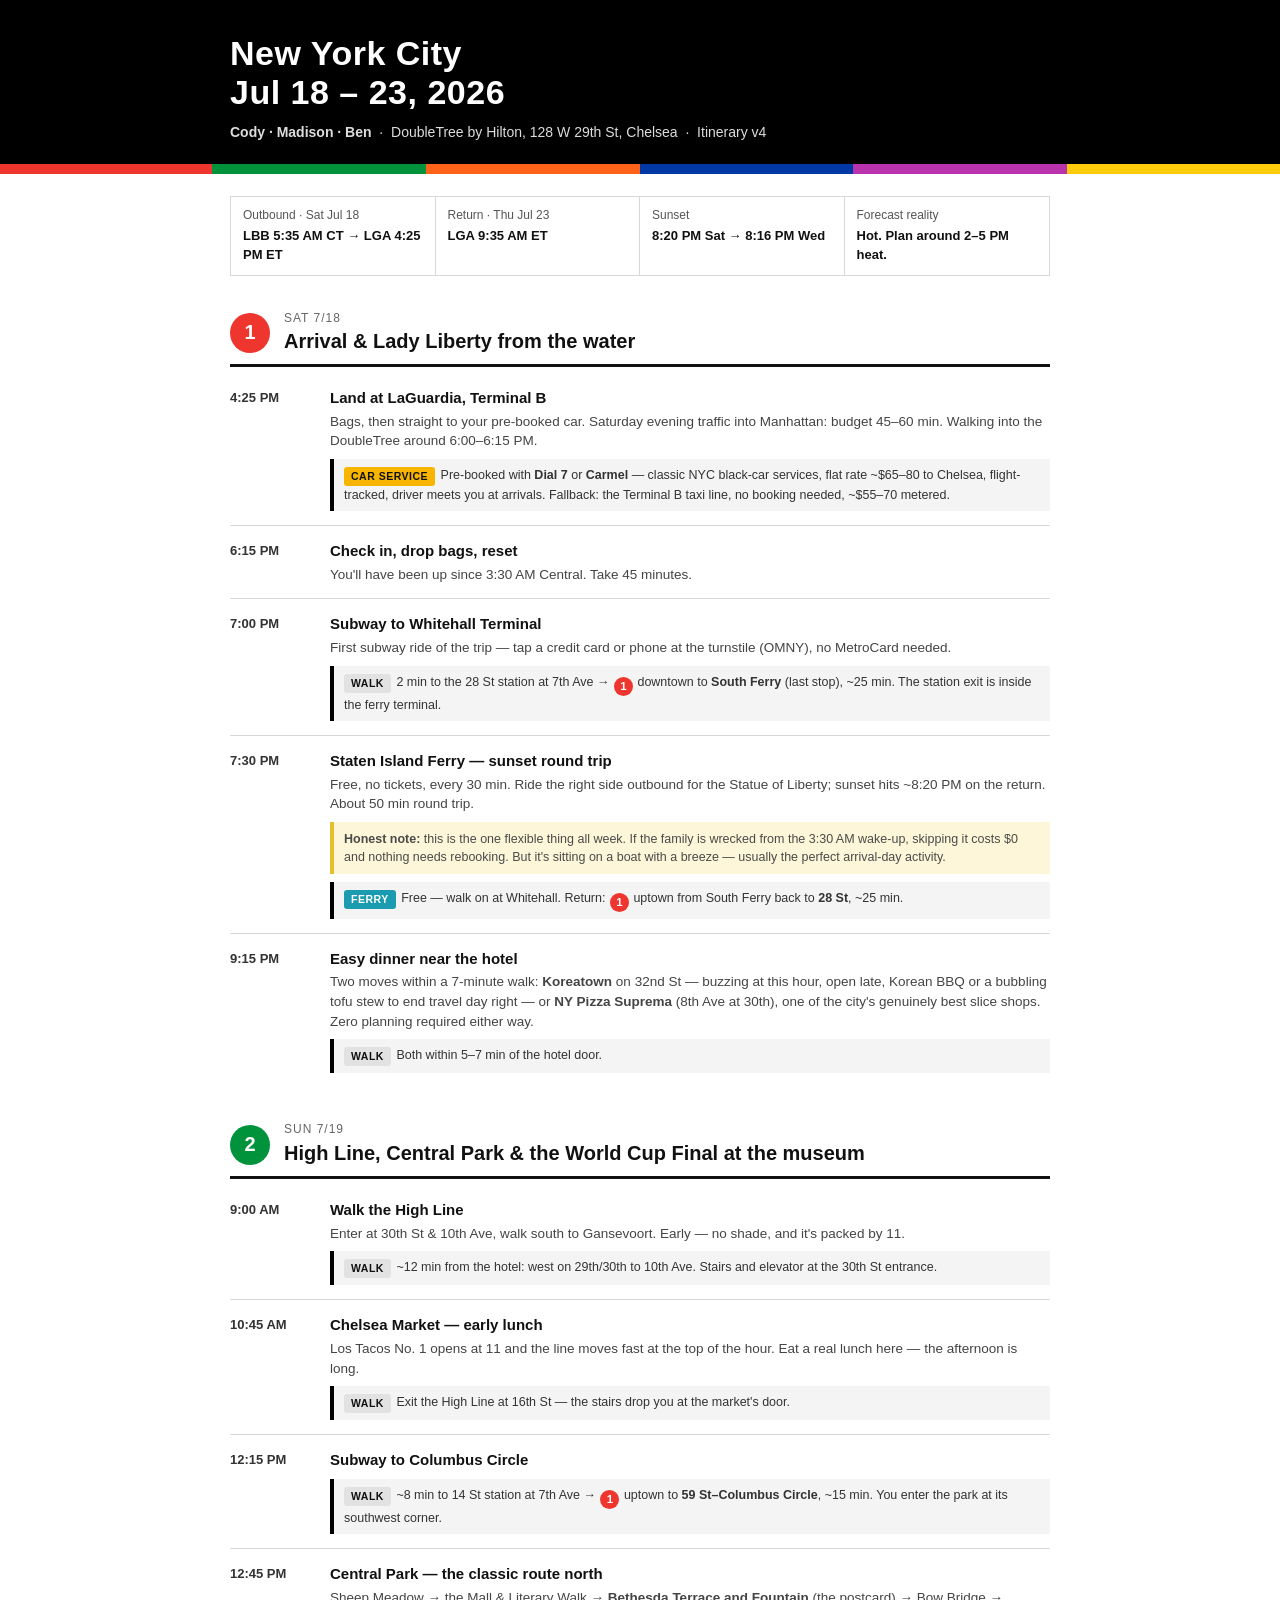
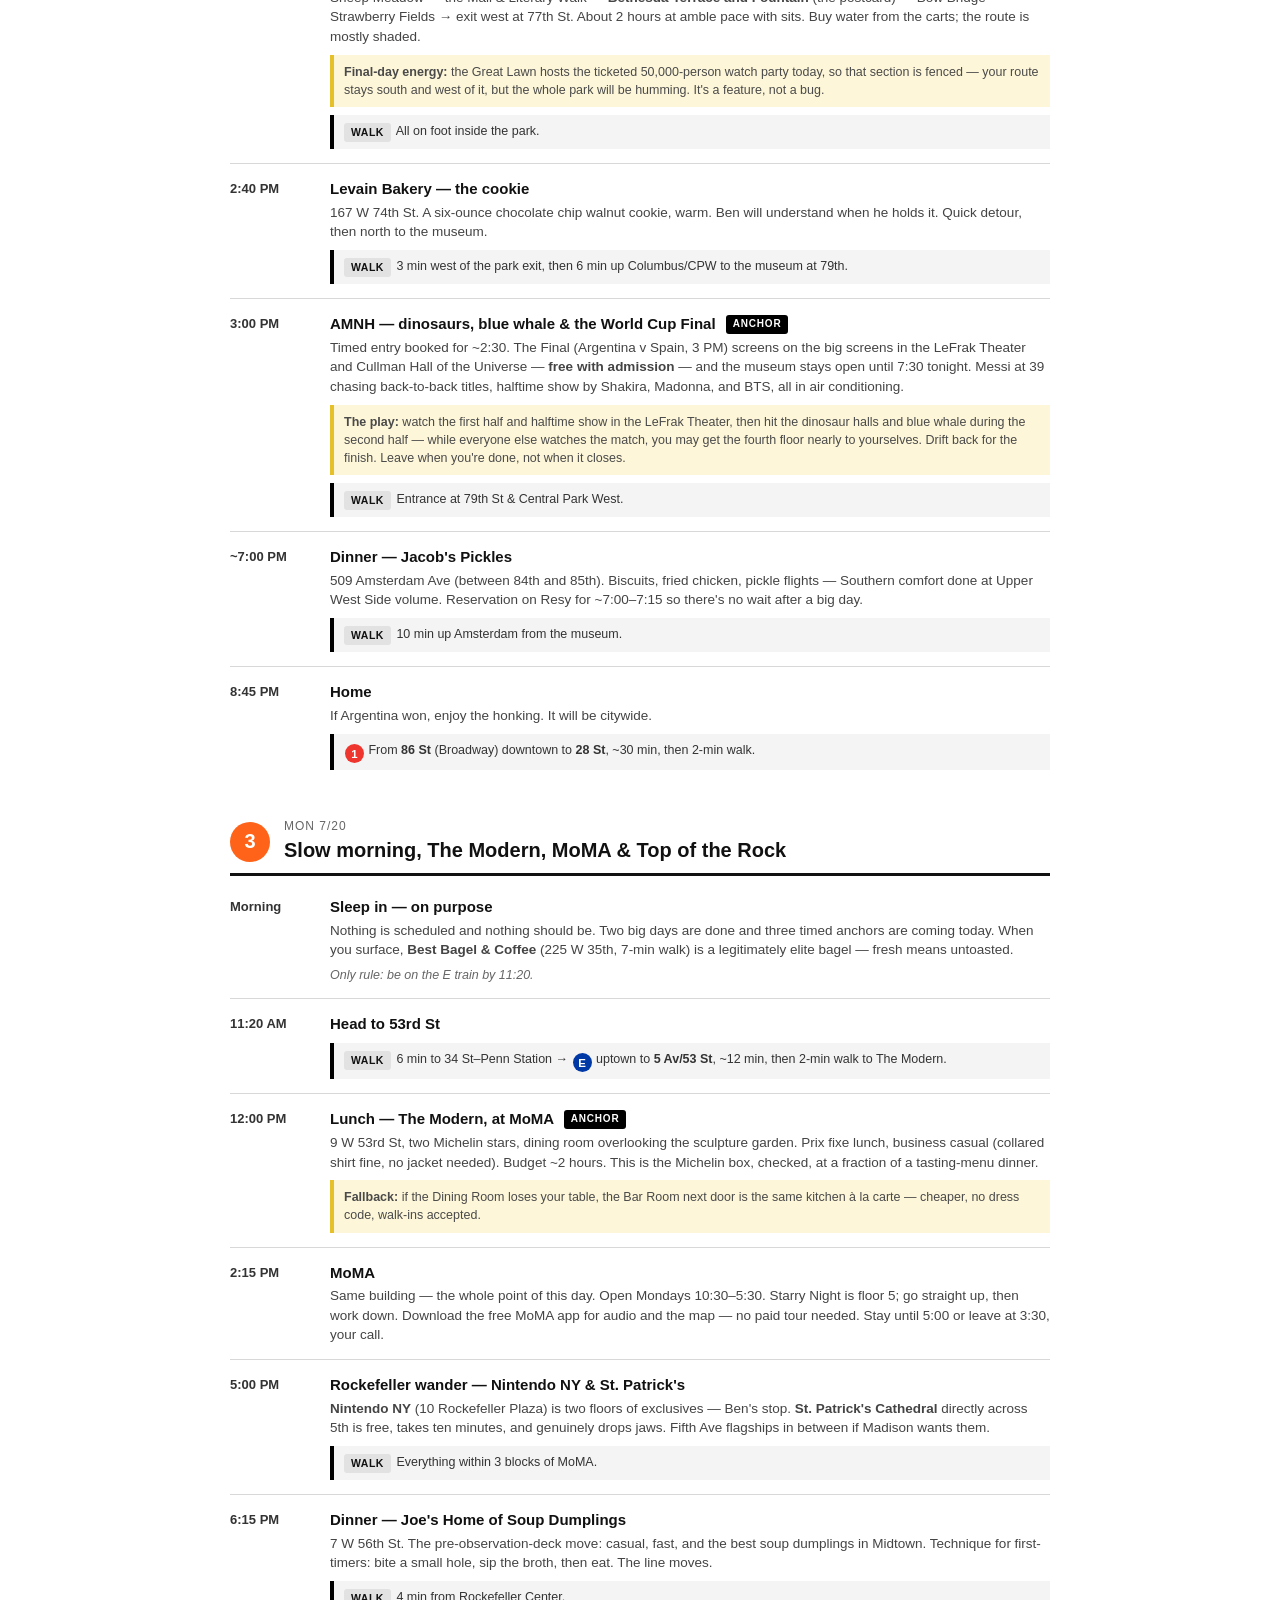
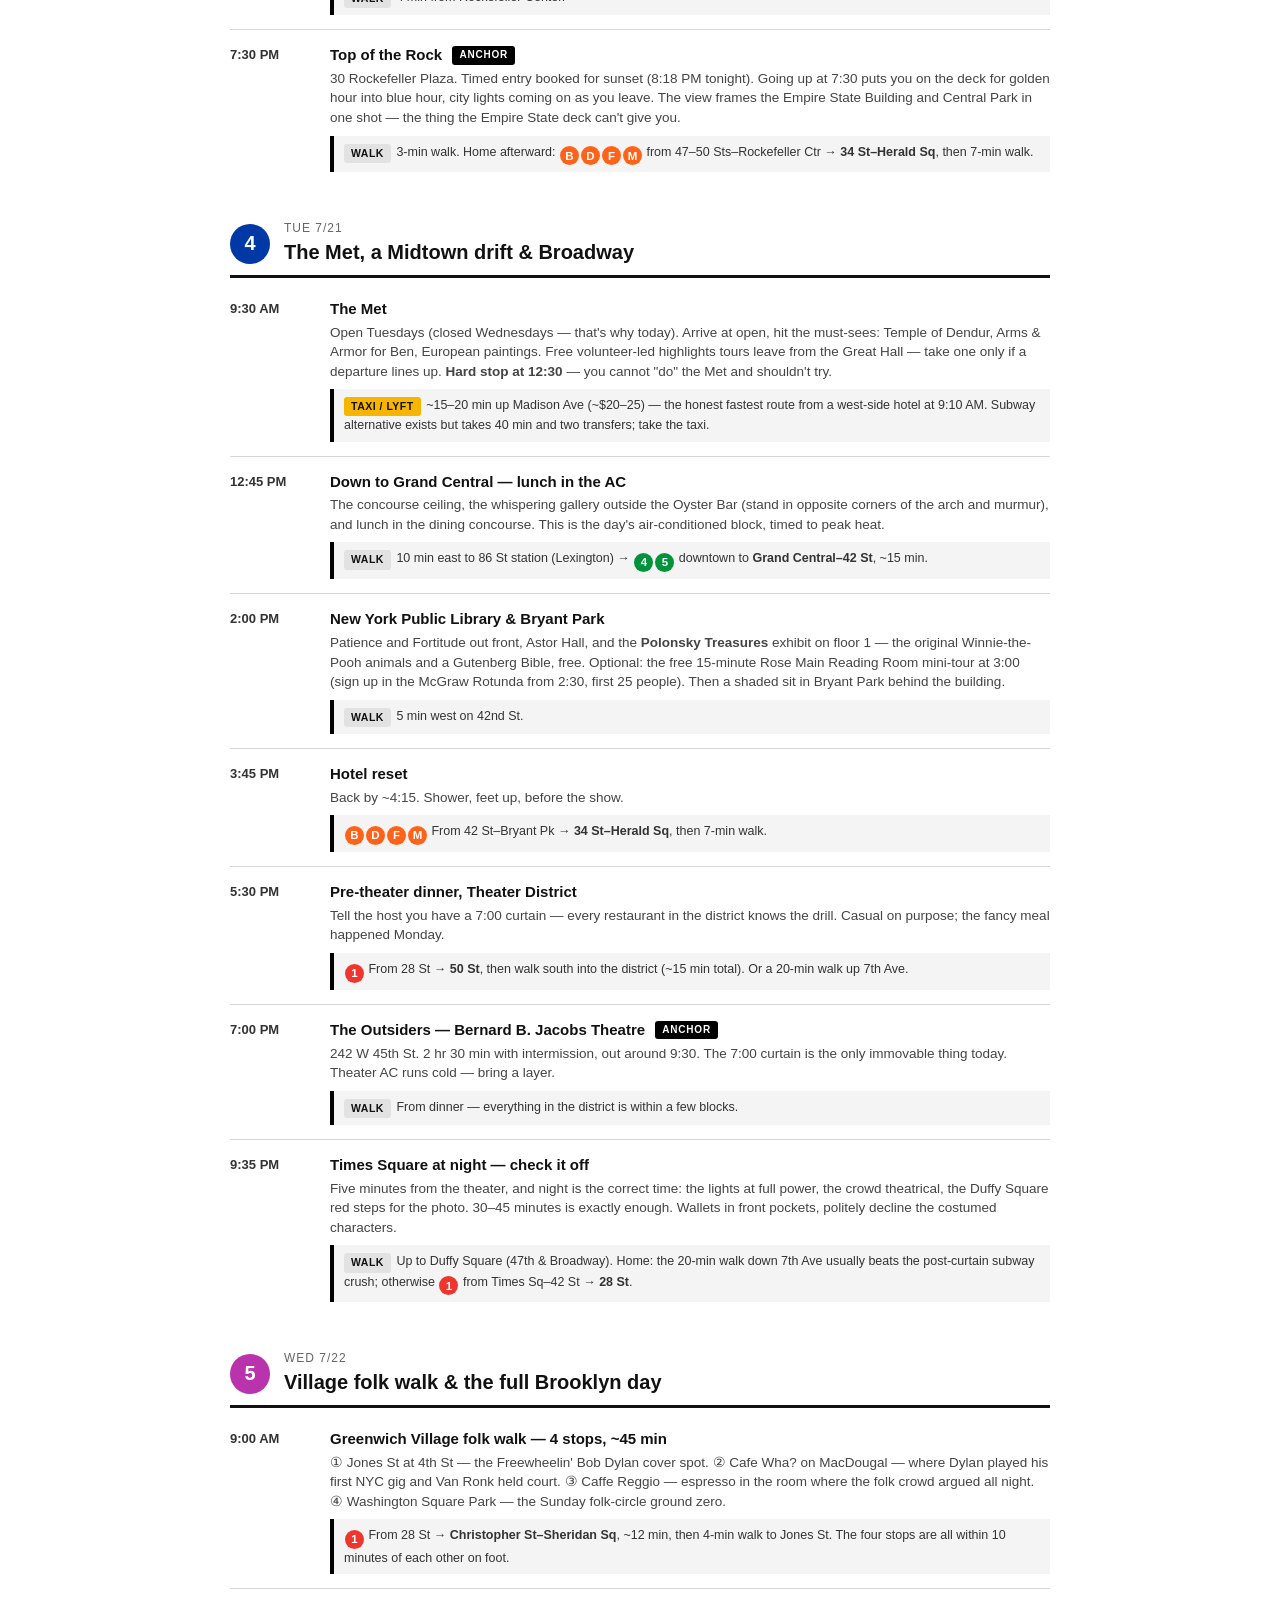
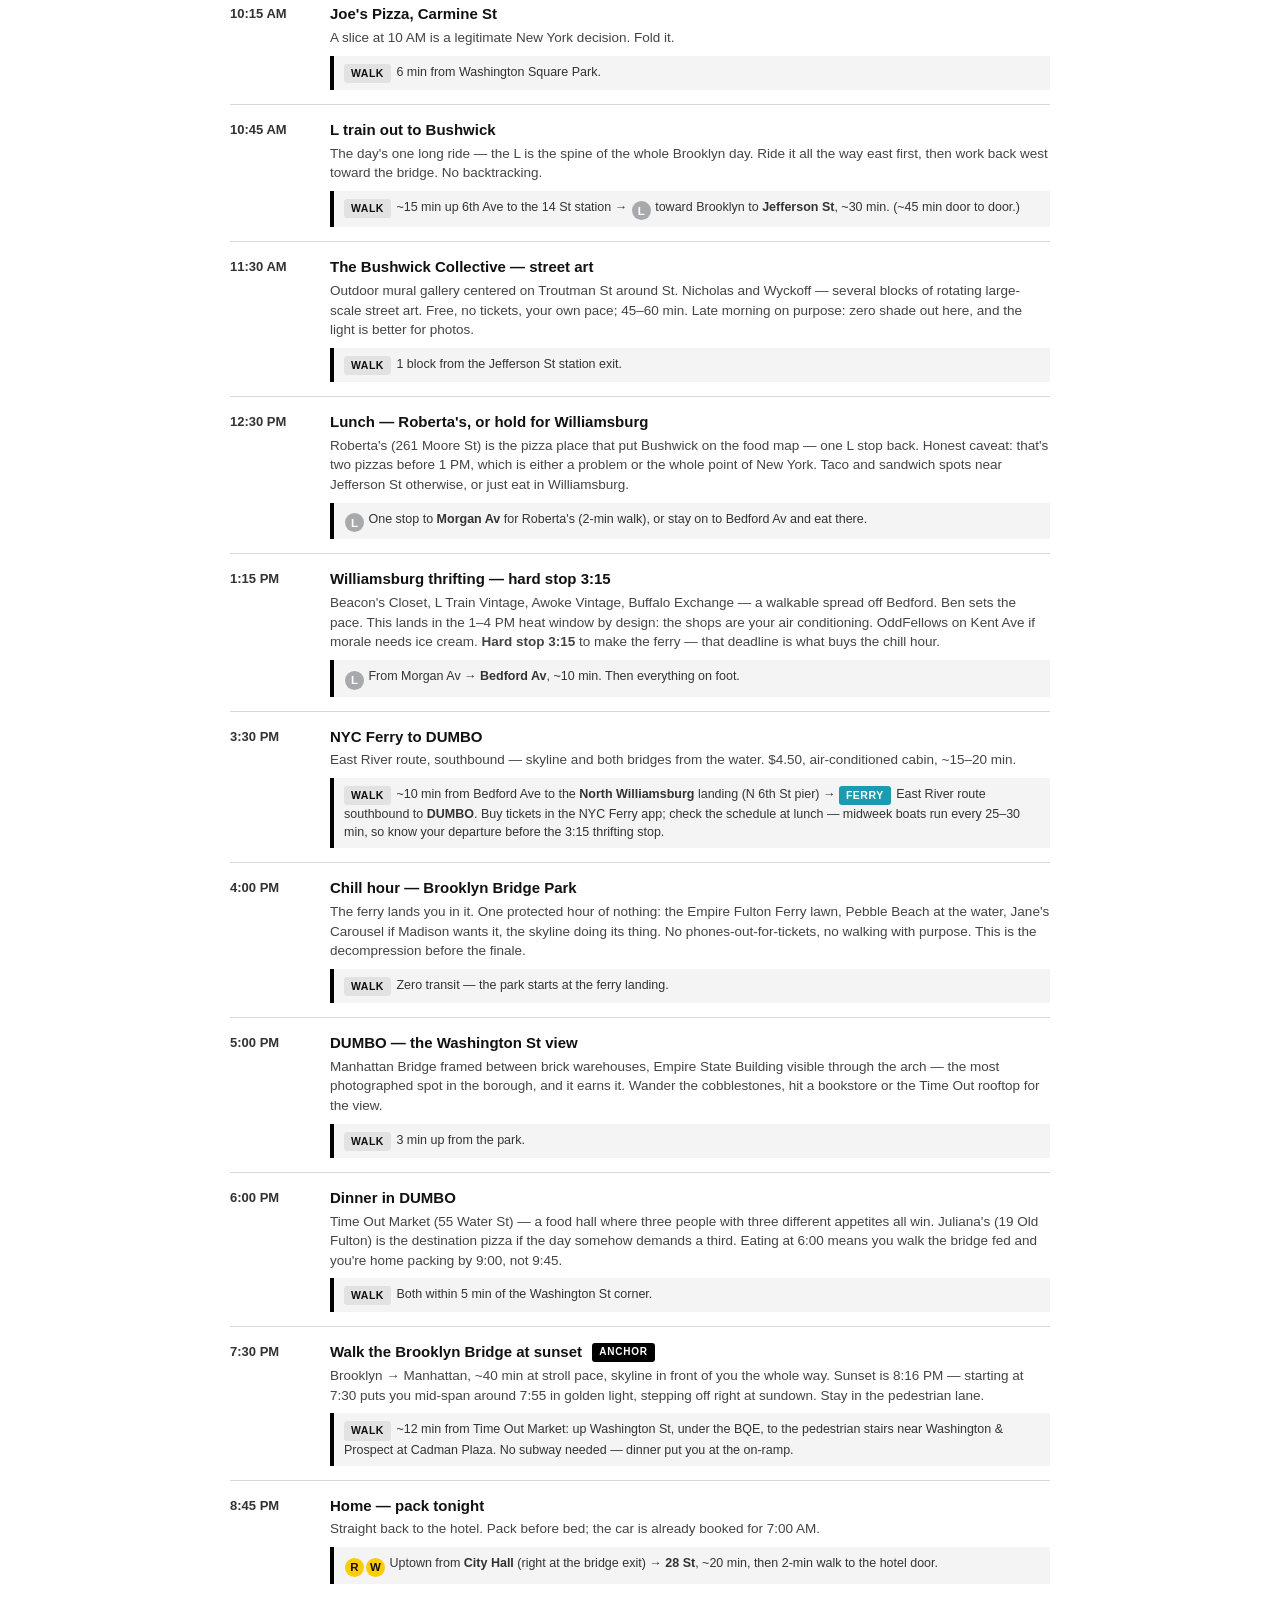
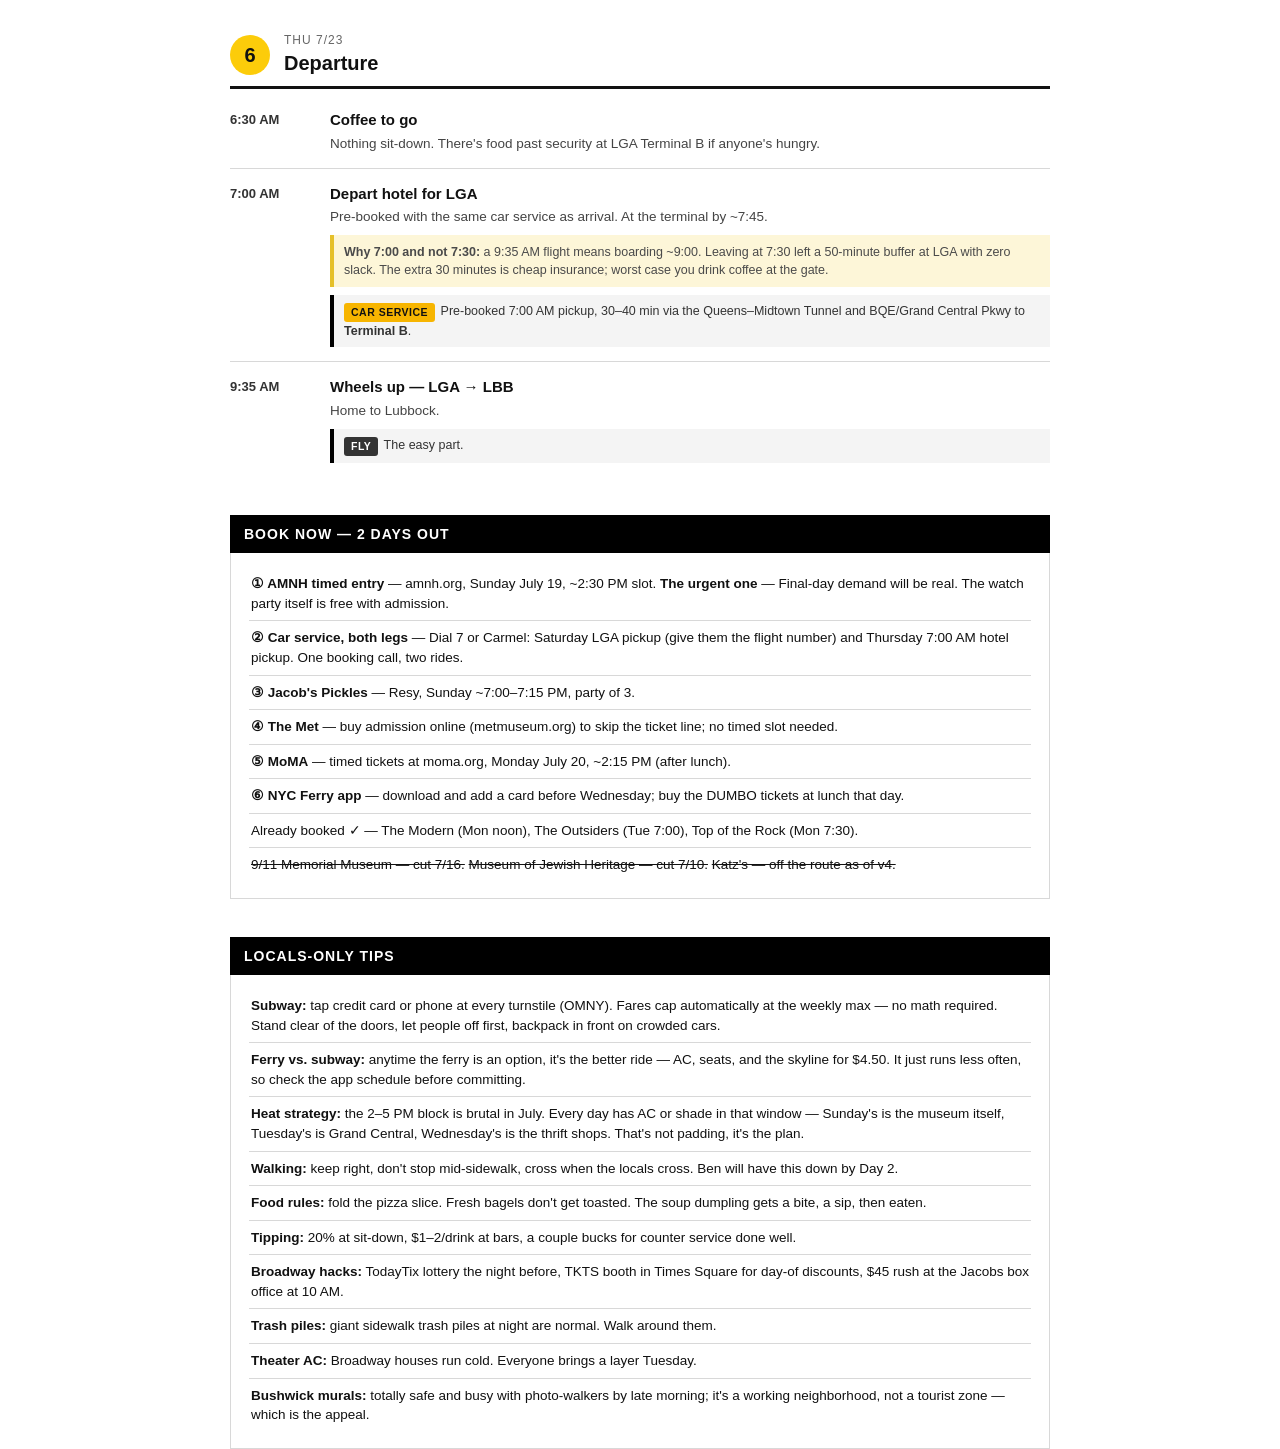
==== commit 83ce4838: "Update index.html" ====
--- a/index.html
+++ b/index.html
@@ -6,61 +6,67 @@
 <title>NYC Itinerary — Jul 18–23, 2026</title>
 <style>
   :root{
-    --d1:#EE352E; --d2:#00933C; --d3:#FF6319; --d4:#0039A6; --d5:#B933AD; --d6:#FCCC0A;
-    --ink:#111; --paper:#fff; --rule:#d8d8d8; --soft:#f4f4f4;
+    --d1:#EE352E; /* 1-line red */
+    --d2:#00933C; /* 4/5/6 green */
+    --d3:#FF6319; /* B/D/F/M orange */
+    --d4:#0039A6; /* A/C/E blue */
+    --d5:#B933AD; /* 7-line purple */
+    --d6:#FCCC0A; /* N/Q/R/W yellow */
+    --ink:#111;
+    --paper:#fff;
+    --rule:#d8d8d8;
+    --soft:#f4f4f4;
   }
   *{box-sizing:border-box;margin:0;padding:0}
   body{font-family:Helvetica,Arial,sans-serif;color:var(--ink);background:var(--paper);line-height:1.45}
   .wrap{max-width:860px;margin:0 auto;padding:0 20px}
 
-  /* Sticky day nav */
-  .daynav{position:sticky;top:0;z-index:50;background:#000;border-bottom:4px solid;
-    border-image:linear-gradient(90deg,var(--d1) 0 16.6%,var(--d2) 0 33.3%,var(--d3) 0 50%,var(--d4) 0 66.6%,var(--d5) 0 83.3%,var(--d6) 0 100%) 1}
-  .daynav .inner{max-width:860px;margin:0 auto;display:flex}
-  .daynav a{flex:1;min-width:0;text-align:center;text-decoration:none;color:#fff;padding:10px 4px;
-    border-right:1px solid #222;transition:background .15s}
-  .daynav a:last-child{border-right:none}
-  .daynav a:hover,.daynav a:focus{background:#1a1a1a;outline:none}
-  .daynav a .n{display:flex;align-items:center;justify-content:center;width:26px;height:26px;border-radius:50%;
-    color:#fff;font-size:14px;font-weight:700;margin:0 auto 4px}
-  .daynav a .dw{display:block;font-weight:700;font-size:12px}
-  .daynav a .dt{display:block;color:#999;font-size:10px;margin-top:1px}
-
-  /* Signboard header */
+  /* Signboard header — station-sign black */
   .signboard{background:#000;color:#fff;padding:34px 0 22px;border-bottom:10px solid;border-image:linear-gradient(90deg,var(--d1) 0 16.6%,var(--d2) 0 33.3%,var(--d3) 0 50%,var(--d4) 0 66.6%,var(--d5) 0 83.3%,var(--d6) 0 100%) 1}
   .signboard h1{font-size:34px;font-weight:700;letter-spacing:.5px;line-height:1.15}
   .signboard .sub{margin-top:10px;font-size:14px;color:#ddd}
 
-  .flightbar{display:grid;grid-template-columns:repeat(2,1fr);border:1px solid var(--rule);margin:22px 0 8px}
+  .flightbar{display:grid;grid-template-columns:repeat(4,1fr);gap:0;border:1px solid var(--rule);margin:22px 0 8px}
   .flightbar .cell{padding:10px 12px;font-size:12px;color:#555;border-right:1px solid var(--rule)}
   .flightbar .cell:last-child{border-right:none}
   .flightbar .cell b{display:block;color:var(--ink);font-size:13px;margin-top:2px}
   @media(max-width:640px){.flightbar{grid-template-columns:1fr 1fr}.flightbar .cell{border-bottom:1px solid var(--rule)}}
 
-  .lede{font-size:15px;color:#444;margin:20px 0 4px;max-width:66ch}
-
-  /* Day cards */
-  .cards{margin-top:8px}
-  .daycard{display:block;text-decoration:none;color:inherit;border:1px solid var(--rule);margin-top:16px;
-    transition:box-shadow .15s,transform .15s}
-  .daycard:hover,.daycard:focus{box-shadow:0 4px 18px rgba(0,0,0,.12);transform:translateY(-2px);outline:none}
-  .cardhead{display:flex;align-items:center;gap:14px;padding:14px 18px;color:#fff}
-  .cardhead.dark{color:#111}
-  .cardhead .bul{width:40px;height:40px;border-radius:50%;background:rgba(255,255,255,.22);
-    display:flex;align-items:center;justify-content:center;font-size:20px;font-weight:700;flex:none}
-  .cardhead.dark .bul{background:rgba(0,0,0,.15)}
-  .cardhead .ht{flex:1}
-  .cardhead .dow{display:block;font-size:11px;letter-spacing:1px;text-transform:uppercase;opacity:.85}
-  .cardhead h2{font-size:19px;font-weight:700;margin-top:2px}
-  .cardhead .go{font-size:24px;font-weight:700;opacity:.75}
-  .cardbody{padding:14px 18px 15px;background:#fff}
-  .beats{font-size:14px;color:#333;line-height:1.5}
-  .beats b{color:#000}
-  .cardmeta{display:flex;gap:18px;flex-wrap:wrap;margin-top:12px;padding-top:11px;border-top:1px solid var(--rule);
-    font-size:12px;color:#666}
-  .cardmeta b{color:#000;font-weight:700}
-  .anchor{display:inline-block;background:#000;color:#fff;font-size:10px;font-weight:700;letter-spacing:.8px;
-    text-transform:uppercase;padding:2px 7px;border-radius:3px}
+  /* Day sections */
+  .day{margin:34px 0 8px}
+  .dayhead{display:flex;align-items:center;gap:14px;padding-bottom:8px;border-bottom:3px solid var(--ink)}
+  .bullet{width:40px;height:40px;border-radius:50%;color:#fff;font-size:20px;font-weight:700;display:flex;align-items:center;justify-content:center;flex:none}
+  .bullet.dark{color:#111}
+  .dayhead h2{font-size:20px;font-weight:700}
+  .dayhead .dow{display:block;font-size:12px;font-weight:400;color:#666;text-transform:uppercase;letter-spacing:1px}
+
+  .stops{margin-top:6px}
+  .stop{display:grid;grid-template-columns:86px 1fr;gap:14px;padding:14px 0;border-bottom:1px solid var(--rule)}
+  .stop:last-child{border-bottom:none}
+  .stop .t{font-size:13px;font-weight:700;padding-top:2px;color:#333}
+  .name{font-size:15px;font-weight:700}
+  .note{font-size:13.5px;color:#444;margin-top:3px}
+  .anchor{display:inline-block;background:#000;color:#fff;font-size:10px;font-weight:700;letter-spacing:.8px;text-transform:uppercase;padding:2px 7px;border-radius:3px;margin-left:6px;vertical-align:2px}
+  .tip{background:#fdf6d8;border-left:4px solid #e5c02a;font-size:12.5px;color:#4a4a4a;padding:8px 10px;margin-top:8px}
+  .flexnote{font-size:12.5px;font-style:italic;color:#666;margin-top:6px}
+
+  /* Transit strip */
+  .transit{background:var(--soft);border-left:4px solid #000;font-size:12.5px;color:#333;padding:7px 10px;margin-top:8px}
+  .transit b{font-weight:700}
+  .rb{display:inline-flex;align-items:center;justify-content:center;width:19px;height:19px;border-radius:50%;color:#fff;font-size:11.5px;font-weight:700;vertical-align:-4px;margin:0 1px}
+  .rb.r1,.rb.r2,.rb.r3{background:#EE352E}
+  .rb.r4,.rb.r5,.rb.r6{background:#00933C}
+  .rb.rA,.rb.rC,.rb.rE{background:#0039A6}
+  .rb.rB,.rb.rD,.rb.rF,.rb.rM{background:#FF6319}
+  .rb.rN,.rb.rQ,.rb.rR,.rb.rW{background:#FCCC0A;color:#111}
+  .rb.rL{background:#A7A9AC}
+  .rb.rJ,.rb.rZ{background:#996633}
+  .rb.rS{background:#808183}
+  .chip{display:inline-block;font-size:10.5px;font-weight:700;letter-spacing:.5px;padding:2px 7px;border-radius:3px;vertical-align:-1px;margin-right:2px}
+  .chip.walk{background:#e2e2e2;color:#111}
+  .chip.taxi{background:#f7b500;color:#111}
+  .chip.ferry{background:#1b9bb0;color:#fff}
+  .chip.fly{background:#333;color:#fff}
 
   /* Blocks */
   .blockhead{background:#000;color:#fff;font-size:14px;font-weight:700;letter-spacing:1px;text-transform:uppercase;padding:9px 14px;margin-top:38px}
@@ -70,28 +76,15 @@
   .blockbody li:last-child{border-bottom:none}
 
   footer{margin:36px 0 30px;font-size:11.5px;color:#888;text-align:center}
-  @media print{.signboard,.daynav{-webkit-print-color-adjust:exact;print-color-adjust:exact}}
+  @media print{.signboard{-webkit-print-color-adjust:exact;print-color-adjust:exact}}
 </style>
 </head>
 <body>
 
-<!-- STICKY DAY NAV -->
-<nav class="daynav">
-  <div class="inner">
-    <a href="index.html"><span class="n" style="background:#333">★</span><span class="dw">Home</span><span class="dt">Overview</span></a>
-    <a href="day1.html"><span class="n" style="background:var(--d1)">1</span><span class="dw">Sat</span><span class="dt">7/18</span></a>
-    <a href="day2.html"><span class="n" style="background:var(--d2)">2</span><span class="dw">Sun</span><span class="dt">7/19</span></a>
-    <a href="day3.html"><span class="n" style="background:var(--d3)">3</span><span class="dw">Mon</span><span class="dt">7/20</span></a>
-    <a href="day4.html"><span class="n" style="background:var(--d4)">4</span><span class="dw">Tue</span><span class="dt">7/21</span></a>
-    <a href="day5.html"><span class="n" style="background:var(--d5)">5</span><span class="dw">Wed</span><span class="dt">7/22</span></a>
-    <a href="day6.html"><span class="n" style="background:var(--d6);color:#111">6</span><span class="dw">Thu</span><span class="dt">7/23</span></a>
-  </div>
-</nav>
-
 <header class="signboard">
   <div class="wrap">
     <h1>New York City<br>Jul 18 – 23, 2026</h1>
-    <div class="sub"><strong>Cody · Madison · Ben</strong> <br> DoubleTree by Hilton, 128 W 29th St, Chelsea</div>
+    <div class="sub"><strong>Cody · Madison · Ben</strong> &nbsp;·&nbsp; DoubleTree by Hilton, 128 W 29th St, Chelsea &nbsp;·&nbsp; Itinerary v4</div>
   </div>
 </header>
 
@@ -99,97 +92,291 @@
   <div class="flightbar">
     <div class="cell">Outbound · Sat Jul 18<b>LBB 5:35 AM CT → LGA 4:25 PM ET</b></div>
     <div class="cell">Return · Thu Jul 23<b>LGA 9:35 AM ET</b></div>
+    <div class="cell">Sunset<b>8:20 PM Sat → 8:16 PM Wed</b></div>
+    <div class="cell">Forecast reality<b>Hot. Plan around 2–5 PM heat.</b></div>
   </div>
 
-  <p class="lede">Six days, one hotel in Chelsea, and about 50 miles on foot. Tap any day for the full schedule — maps, transit, and food. The anchors below are the fixed points everything else flexes around.</p>
-
-  <!-- DAY CARDS -->
-  <div class="cards">
-
-    <a class="daycard" href="day1.html">
-      <div class="cardhead" style="background:var(--d1)">
-        <div class="bul">1</div>
-        <div class="ht"><span class="dow">Sat · July 18</span><h2>Arrival &amp; Lady Liberty from the Water</h2></div>
-        <div class="go">›</div>
-      </div>
-      <div class="cardbody">
-        <div class="beats">Land at LGA → check in → <b>Staten Island Ferry at sunset</b> → easy dinner in Chelsea. A soft landing after the 3:30 AM wake-up.</div>
-        <div class="cardmeta"><span>Pace: <b>easy</b></span><span><span class="anchor">Anchor</span> SI Ferry <em>(flex)</em></span></div>
-      </div>
-    </a>
-
-    <a class="daycard" href="day2.html">
-      <div class="cardhead" style="background:var(--d2)">
-        <div class="bul">2</div>
-        <div class="ht"><span class="dow">Sun · July 19</span><h2>High Line, 9/11 Memorial &amp; Katz's</h2></div>
-        <div class="go">›</div>
-      </div>
-      <div class="cardbody">
-        <div class="beats">High Line early → Chelsea Market → heat break → <b>9/11 Memorial &amp; Museum</b> → pastrami at Katz's → open Lower East Side evening.</div>
-        <div class="cardmeta"><span>Pace: <b>full</b></span><span><span class="anchor">Anchor</span> 9/11 · 3:00 PM</span></div>
-      </div>
-    </a>
-
-    <a class="daycard" href="day3.html">
-      <div class="cardhead" style="background:var(--d3)">
-        <div class="bul">3</div>
-        <div class="ht"><span class="dow">Mon · July 20</span><h2>Midtown Classics, The Modern &amp; MoMA</h2></div>
-        <div class="go">›</div>
-      </div>
-      <div class="cardbody">
-        <div class="beats">Loose morning (Ess-a-Bagel · Grand Central · NYPL) → <b>lunch at The Modern</b> → MoMA → <b>Top of the Rock at sunset</b>. The most walkable day.</div>
-        <div class="cardmeta"><span>Pace: <b>moderate</b></span><span><span class="anchor">Anchor</span> The Modern · noon &amp; Top of Rock · 7:30</span></div>
-      </div>
-    </a>
-
-    <a class="daycard" href="day4.html">
-      <div class="cardhead" style="background:var(--d4)">
-        <div class="bul">4</div>
-        <div class="ht"><span class="dow">Tue · July 21</span><h2>Museum Day &amp; Broadway</h2></div>
-        <div class="go">›</div>
-      </div>
-      <div class="cardbody">
-        <div class="beats">The Met at open → Central Park lunch &amp; the <b>AMNH vote</b> → hotel reset → pre-theater dinner → <b>The Outsiders on Broadway</b>.</div>
-        <div class="cardmeta"><span>Pace: <b>heavy</b></span><span><span class="anchor">Anchor</span> Broadway · 7:00 PM</span></div>
-      </div>
-    </a>
-
-    <a class="daycard" href="day5.html">
-      <div class="cardhead" style="background:var(--d5)">
-        <div class="bul">5</div>
-        <div class="ht"><span class="dow">Wed · July 22</span><h2>Village Folk Walk &amp; the Full Brooklyn Day</h2></div>
-        <div class="go">›</div>
-      </div>
-      <div class="cardbody">
-        <div class="beats">Greenwich Village folk walk → L train to Bushwick murals → Williamsburg thrifting → ferry to DUMBO → <b>Brooklyn Bridge at sunset</b>. The big one.</div>
-        <div class="cardmeta"><span>Pace: <b>the monster</b></span><span><span class="anchor">Anchor</span> Bridge · 7:30 PM</span></div>
-      </div>
-    </a>
-
-    <a class="daycard" href="day6.html">
-      <div class="cardhead dark" style="background:var(--d6)">
-        <div class="bul">6</div>
-        <div class="ht"><span class="dow">Thu · July 23</span><h2>Departure</h2></div>
-        <div class="go">›</div>
-      </div>
-      <div class="cardbody">
-        <div class="beats">Coffee to go → <b>7:00 AM car to LGA</b> → wheels up 9:35 AM → home to Lubbock. Pack the night before.</div>
-        <div class="cardmeta">><span>Pace: <b>travel</b></span><span>Depart hotel · 7:00 AM</span></div>
-      </div>
-    </a>
-
-  </div>
+  <!-- DAY 1 -->
+  <section class="day">
+    <div class="dayhead">
+      <div class="bullet" style="background:var(--d1)">1</div>
+      <h2><span class="dow">Sat 7/18</span>Arrival &amp; Lady Liberty from the water</h2>
+    </div>
+    <div class="stops">
+      <div class="stop"><div class="t">4:25 PM</div><div>
+        <div class="name">Land at LaGuardia, Terminal B</div>
+        <div class="note">Bags, then straight to your pre-booked car. Saturday evening traffic into Manhattan: budget 45–60 min. Walking into the DoubleTree around 6:00–6:15 PM.</div>
+        <div class="transit"><span class="chip taxi">CAR SERVICE</span> Pre-booked with <b>Dial 7</b> or <b>Carmel</b> — classic NYC black-car services, flat rate ~$65–80 to Chelsea, flight-tracked, driver meets you at arrivals. Fallback: the Terminal B taxi line, no booking needed, ~$55–70 metered.</div>
+      </div></div>
+      <div class="stop"><div class="t">6:15 PM</div><div>
+        <div class="name">Check in, drop bags, reset</div>
+        <div class="note">You'll have been up since 3:30 AM Central. Take 45 minutes.</div>
+      </div></div>
+      <div class="stop"><div class="t">7:00 PM</div><div>
+        <div class="name">Subway to Whitehall Terminal</div>
+        <div class="note">First subway ride of the trip — tap a credit card or phone at the turnstile (OMNY), no MetroCard needed.</div>
+        <div class="transit"><span class="chip walk">WALK</span> 2 min to the 28 St station at 7th Ave → <span class="rb r1">1</span> downtown to <b>South Ferry</b> (last stop), ~25 min. The station exit is inside the ferry terminal.</div>
+      </div></div>
+      <div class="stop"><div class="t">7:30 PM</div><div>
+        <div class="name">Staten Island Ferry — sunset round trip</div>
+        <div class="note">Free, no tickets, every 30 min. Ride the right side outbound for the Statue of Liberty; sunset hits ~8:20 PM on the return. About 50 min round trip.</div>
+        <div class="tip"><b>Honest note:</b> this is the one flexible thing all week. If the family is wrecked from the 3:30 AM wake-up, skipping it costs $0 and nothing needs rebooking. But it's sitting on a boat with a breeze — usually the perfect arrival-day activity.</div>
+        <div class="transit"><span class="chip ferry">FERRY</span> Free — walk on at Whitehall. Return: <span class="rb r1">1</span> uptown from South Ferry back to <b>28 St</b>, ~25 min.</div>
+      </div></div>
+      <div class="stop"><div class="t">9:15 PM</div><div>
+        <div class="name">Easy dinner near the hotel</div>
+        <div class="note">Two moves within a 7-minute walk: <b>Koreatown</b> on 32nd St — buzzing at this hour, open late, Korean BBQ or a bubbling tofu stew to end travel day right — or <b>NY Pizza Suprema</b> (8th Ave at 30th), one of the city's genuinely best slice shops. Zero planning required either way.</div>
+        <div class="transit"><span class="chip walk">WALK</span> Both within 5–7 min of the hotel door.</div>
+      </div></div>
+    </div>
+  </section>
+
+  <!-- DAY 2 -->
+  <section class="day">
+    <div class="dayhead">
+      <div class="bullet" style="background:var(--d2)">2</div>
+      <h2><span class="dow">Sun 7/19</span>High Line, Central Park &amp; the World Cup Final at the museum</h2>
+    </div>
+    <div class="stops">
+      <div class="stop"><div class="t">9:00 AM</div><div>
+        <div class="name">Walk the High Line</div>
+        <div class="note">Enter at 30th St &amp; 10th Ave, walk south to Gansevoort. Early — no shade, and it's packed by 11.</div>
+        <div class="transit"><span class="chip walk">WALK</span> ~12 min from the hotel: west on 29th/30th to 10th Ave. Stairs and elevator at the 30th St entrance.</div>
+      </div></div>
+      <div class="stop"><div class="t">10:45 AM</div><div>
+        <div class="name">Chelsea Market — early lunch</div>
+        <div class="note">Los Tacos No. 1 opens at 11 and the line moves fast at the top of the hour. Eat a real lunch here — the afternoon is long.</div>
+        <div class="transit"><span class="chip walk">WALK</span> Exit the High Line at 16th St — the stairs drop you at the market's door.</div>
+      </div></div>
+      <div class="stop"><div class="t">12:15 PM</div><div>
+        <div class="name">Subway to Columbus Circle</div>
+        <div class="transit"><span class="chip walk">WALK</span> ~8 min to 14 St station at 7th Ave → <span class="rb r1">1</span> uptown to <b>59 St–Columbus Circle</b>, ~15 min. You enter the park at its southwest corner.</div>
+      </div></div>
+      <div class="stop"><div class="t">12:45 PM</div><div>
+        <div class="name">Central Park — the classic route north</div>
+        <div class="note">Sheep Meadow → the Mall &amp; Literary Walk → <b>Bethesda Terrace and Fountain</b> (the postcard) → Bow Bridge → Strawberry Fields → exit west at 77th St. About 2 hours at amble pace with sits. Buy water from the carts; the route is mostly shaded.</div>
+        <div class="tip"><b>Final-day energy:</b> the Great Lawn hosts the ticketed 50,000-person watch party today, so that section is fenced — your route stays south and west of it, but the whole park will be humming. It's a feature, not a bug.</div>
+        <div class="transit"><span class="chip walk">WALK</span> All on foot inside the park.</div>
+      </div></div>
+      <div class="stop"><div class="t">2:40 PM</div><div>
+        <div class="name">Levain Bakery — the cookie</div>
+        <div class="note">167 W 74th St. A six-ounce chocolate chip walnut cookie, warm. Ben will understand when he holds it. Quick detour, then north to the museum.</div>
+        <div class="transit"><span class="chip walk">WALK</span> 3 min west of the park exit, then 6 min up Columbus/CPW to the museum at 79th.</div>
+      </div></div>
+      <div class="stop"><div class="t">3:00 PM</div><div>
+        <div class="name">AMNH — dinosaurs, blue whale &amp; the World Cup Final <span class="anchor">Anchor</span></div>
+        <div class="note">Timed entry booked for ~2:30. The Final (Argentina v Spain, 3 PM) screens on the big screens in the LeFrak Theater and Cullman Hall of the Universe — <b>free with admission</b> — and the museum stays open until 7:30 tonight. Messi at 39 chasing back-to-back titles, halftime show by Shakira, Madonna, and BTS, all in air conditioning.</div>
+        <div class="tip"><b>The play:</b> watch the first half and halftime show in the LeFrak Theater, then hit the dinosaur halls and blue whale during the second half — while everyone else watches the match, you may get the fourth floor nearly to yourselves. Drift back for the finish. Leave when you're done, not when it closes.</div>
+        <div class="transit"><span class="chip walk">WALK</span> Entrance at 79th St &amp; Central Park West.</div>
+      </div></div>
+      <div class="stop"><div class="t">~7:00 PM</div><div>
+        <div class="name">Dinner — Jacob's Pickles</div>
+        <div class="note">509 Amsterdam Ave (between 84th and 85th). Biscuits, fried chicken, pickle flights — Southern comfort done at Upper West Side volume. Reservation on Resy for ~7:00–7:15 so there's no wait after a big day.</div>
+        <div class="transit"><span class="chip walk">WALK</span> 10 min up Amsterdam from the museum.</div>
+      </div></div>
+      <div class="stop"><div class="t">8:45 PM</div><div>
+        <div class="name">Home</div>
+        <div class="note">If Argentina won, enjoy the honking. It will be citywide.</div>
+        <div class="transit"><span class="rb r1">1</span> From <b>86 St</b> (Broadway) downtown to <b>28 St</b>, ~30 min, then 2-min walk.</div>
+      </div></div>
+    </div>
+  </section>
+
+  <!-- DAY 3 -->
+  <section class="day">
+    <div class="dayhead">
+      <div class="bullet" style="background:var(--d3)">3</div>
+      <h2><span class="dow">Mon 7/20</span>Slow morning, The Modern, MoMA &amp; Top of the Rock</h2>
+    </div>
+    <div class="stops">
+      <div class="stop"><div class="t">Morning</div><div>
+        <div class="name">Sleep in — on purpose</div>
+        <div class="note">Nothing is scheduled and nothing should be. Two big days are done and three timed anchors are coming today. When you surface, <b>Best Bagel &amp; Coffee</b> (225 W 35th, 7-min walk) is a legitimately elite bagel — fresh means untoasted.</div>
+        <div class="flexnote">Only rule: be on the E train by 11:20.</div>
+      </div></div>
+      <div class="stop"><div class="t">11:20 AM</div><div>
+        <div class="name">Head to 53rd St</div>
+        <div class="transit"><span class="chip walk">WALK</span> 6 min to 34 St–Penn Station → <span class="rb rE">E</span> uptown to <b>5 Av/53 St</b>, ~12 min, then 2-min walk to The Modern.</div>
+      </div></div>
+      <div class="stop"><div class="t">12:00 PM</div><div>
+        <div class="name">Lunch — The Modern, at MoMA <span class="anchor">Anchor</span></div>
+        <div class="note">9 W 53rd St, two Michelin stars, dining room overlooking the sculpture garden. Prix fixe lunch, business casual (collared shirt fine, no jacket needed). Budget ~2 hours. This is the Michelin box, checked, at a fraction of a tasting-menu dinner.</div>
+        <div class="tip"><b>Fallback:</b> if the Dining Room loses your table, the Bar Room next door is the same kitchen à la carte — cheaper, no dress code, walk-ins accepted.</div>
+      </div></div>
+      <div class="stop"><div class="t">2:15 PM</div><div>
+        <div class="name">MoMA</div>
+        <div class="note">Same building — the whole point of this day. Open Mondays 10:30–5:30. Starry Night is floor 5; go straight up, then work down. Download the free MoMA app for audio and the map — no paid tour needed. Stay until 5:00 or leave at 3:30, your call.</div>
+      </div></div>
+      <div class="stop"><div class="t">5:00 PM</div><div>
+        <div class="name">Rockefeller wander — Nintendo NY &amp; St. Patrick's</div>
+        <div class="note"><b>Nintendo NY</b> (10 Rockefeller Plaza) is two floors of exclusives — Ben's stop. <b>St. Patrick's Cathedral</b> directly across 5th is free, takes ten minutes, and genuinely drops jaws. Fifth Ave flagships in between if Madison wants them.</div>
+        <div class="transit"><span class="chip walk">WALK</span> Everything within 3 blocks of MoMA.</div>
+      </div></div>
+      <div class="stop"><div class="t">6:15 PM</div><div>
+        <div class="name">Dinner — Joe's Home of Soup Dumplings</div>
+        <div class="note">7 W 56th St. The pre-observation-deck move: casual, fast, and the best soup dumplings in Midtown. Technique for first-timers: bite a small hole, sip the broth, then eat. The line moves.</div>
+        <div class="transit"><span class="chip walk">WALK</span> 4 min from Rockefeller Center.</div>
+      </div></div>
+      <div class="stop"><div class="t">7:30 PM</div><div>
+        <div class="name">Top of the Rock <span class="anchor">Anchor</span></div>
+        <div class="note">30 Rockefeller Plaza. Timed entry booked for sunset (8:18 PM tonight). Going up at 7:30 puts you on the deck for golden hour into blue hour, city lights coming on as you leave. The view frames the Empire State Building and Central Park in one shot — the thing the Empire State deck can't give you.</div>
+        <div class="transit"><span class="chip walk">WALK</span> 3-min walk. Home afterward: <span class="rb rB">B</span><span class="rb rD">D</span><span class="rb rF">F</span><span class="rb rM">M</span> from 47–50 Sts–Rockefeller Ctr → <b>34 St–Herald Sq</b>, then 7-min walk.</div>
+      </div></div>
+    </div>
+  </section>
+
+  <!-- DAY 4 -->
+  <section class="day">
+    <div class="dayhead">
+      <div class="bullet" style="background:var(--d4)">4</div>
+      <h2><span class="dow">Tue 7/21</span>The Met, a Midtown drift &amp; Broadway</h2>
+    </div>
+    <div class="stops">
+      <div class="stop"><div class="t">9:30 AM</div><div>
+        <div class="name">The Met</div>
+        <div class="note">Open Tuesdays (closed Wednesdays — that's why today). Arrive at open, hit the must-sees: Temple of Dendur, Arms &amp; Armor for Ben, European paintings. Free volunteer-led highlights tours leave from the Great Hall — take one only if a departure lines up. <b>Hard stop at 12:30</b> — you cannot "do" the Met and shouldn't try.</div>
+        <div class="transit"><span class="chip taxi">TAXI / LYFT</span> ~15–20 min up Madison Ave (~$20–25) — the honest fastest route from a west-side hotel at 9:10 AM. Subway alternative exists but takes 40 min and two transfers; take the taxi.</div>
+      </div></div>
+      <div class="stop"><div class="t">12:45 PM</div><div>
+        <div class="name">Down to Grand Central — lunch in the AC</div>
+        <div class="note">The concourse ceiling, the whispering gallery outside the Oyster Bar (stand in opposite corners of the arch and murmur), and lunch in the dining concourse. This is the day's air-conditioned block, timed to peak heat.</div>
+        <div class="transit"><span class="chip walk">WALK</span> 10 min east to 86 St station (Lexington) → <span class="rb r4">4</span><span class="rb r5">5</span> downtown to <b>Grand Central–42 St</b>, ~15 min.</div>
+      </div></div>
+      <div class="stop"><div class="t">2:00 PM</div><div>
+        <div class="name">New York Public Library &amp; Bryant Park</div>
+        <div class="note">Patience and Fortitude out front, Astor Hall, and the <b>Polonsky Treasures</b> exhibit on floor 1 — the original Winnie-the-Pooh animals and a Gutenberg Bible, free. Optional: the free 15-minute Rose Main Reading Room mini-tour at 3:00 (sign up in the McGraw Rotunda from 2:30, first 25 people). Then a shaded sit in Bryant Park behind the building.</div>
+        <div class="transit"><span class="chip walk">WALK</span> 5 min west on 42nd St.</div>
+      </div></div>
+      <div class="stop"><div class="t">3:45 PM</div><div>
+        <div class="name">Hotel reset</div>
+        <div class="note">Back by ~4:15. Shower, feet up, before the show.</div>
+        <div class="transit"><span class="rb rB">B</span><span class="rb rD">D</span><span class="rb rF">F</span><span class="rb rM">M</span> From 42 St–Bryant Pk → <b>34 St–Herald Sq</b>, then 7-min walk.</div>
+      </div></div>
+      <div class="stop"><div class="t">5:30 PM</div><div>
+        <div class="name">Pre-theater dinner, Theater District</div>
+        <div class="note">Tell the host you have a 7:00 curtain — every restaurant in the district knows the drill. Casual on purpose; the fancy meal happened Monday.</div>
+        <div class="transit"><span class="rb r1">1</span> From 28 St → <b>50 St</b>, then walk south into the district (~15 min total). Or a 20-min walk up 7th Ave.</div>
+      </div></div>
+      <div class="stop"><div class="t">7:00 PM</div><div>
+        <div class="name">The Outsiders — Bernard B. Jacobs Theatre <span class="anchor">Anchor</span></div>
+        <div class="note">242 W 45th St. 2 hr 30 min with intermission, out around 9:30. The 7:00 curtain is the only immovable thing today. Theater AC runs cold — bring a layer.</div>
+        <div class="transit"><span class="chip walk">WALK</span> From dinner — everything in the district is within a few blocks.</div>
+      </div></div>
+      <div class="stop"><div class="t">9:35 PM</div><div>
+        <div class="name">Times Square at night — check it off</div>
+        <div class="note">Five minutes from the theater, and night is the correct time: the lights at full power, the crowd theatrical, the Duffy Square red steps for the photo. 30–45 minutes is exactly enough. Wallets in front pockets, politely decline the costumed characters.</div>
+        <div class="transit"><span class="chip walk">WALK</span> Up to Duffy Square (47th &amp; Broadway). Home: the 20-min walk down 7th Ave usually beats the post-curtain subway crush; otherwise <span class="rb r1">1</span> from Times Sq–42 St → <b>28 St</b>.</div>
+      </div></div>
+    </div>
+  </section>
+
+  <!-- DAY 5 -->
+  <section class="day">
+    <div class="dayhead">
+      <div class="bullet" style="background:var(--d5)">5</div>
+      <h2><span class="dow">Wed 7/22</span>Village folk walk &amp; the full Brooklyn day</h2>
+    </div>
+    <div class="stops">
+      <div class="stop"><div class="t">9:00 AM</div><div>
+        <div class="name">Greenwich Village folk walk — 4 stops, ~45 min</div>
+        <div class="note">① Jones St at 4th St — the Freewheelin' Bob Dylan cover spot. ② Cafe Wha? on MacDougal — where Dylan played his first NYC gig and Van Ronk held court. ③ Caffe Reggio — espresso in the room where the folk crowd argued all night. ④ Washington Square Park — the Sunday folk-circle ground zero.</div>
+        <div class="transit"><span class="rb r1">1</span> From 28 St → <b>Christopher St–Sheridan Sq</b>, ~12 min, then 4-min walk to Jones St. The four stops are all within 10 minutes of each other on foot.</div>
+      </div></div>
+      <div class="stop"><div class="t">10:15 AM</div><div>
+        <div class="name">Joe's Pizza, Carmine St</div>
+        <div class="note">A slice at 10 AM is a legitimate New York decision. Fold it.</div>
+        <div class="transit"><span class="chip walk">WALK</span> 6 min from Washington Square Park.</div>
+      </div></div>
+      <div class="stop"><div class="t">10:45 AM</div><div>
+        <div class="name">L train out to Bushwick</div>
+        <div class="note">The day's one long ride — the L is the spine of the whole Brooklyn day. Ride it all the way east first, then work back west toward the bridge. No backtracking.</div>
+        <div class="transit"><span class="chip walk">WALK</span> ~15 min up 6th Ave to the 14 St station → <span class="rb rL">L</span> toward Brooklyn to <b>Jefferson St</b>, ~30 min. (~45 min door to door.)</div>
+      </div></div>
+      <div class="stop"><div class="t">11:30 AM</div><div>
+        <div class="name">The Bushwick Collective — street art</div>
+        <div class="note">Outdoor mural gallery centered on Troutman St around St. Nicholas and Wyckoff — several blocks of rotating large-scale street art. Free, no tickets, your own pace; 45–60 min. Late morning on purpose: zero shade out here, and the light is better for photos.</div>
+        <div class="transit"><span class="chip walk">WALK</span> 1 block from the Jefferson St station exit.</div>
+      </div></div>
+      <div class="stop"><div class="t">12:30 PM</div><div>
+        <div class="name">Lunch — Roberta's, or hold for Williamsburg</div>
+        <div class="note">Roberta's (261 Moore St) is the pizza place that put Bushwick on the food map — one L stop back. Honest caveat: that's two pizzas before 1 PM, which is either a problem or the whole point of New York. Taco and sandwich spots near Jefferson St otherwise, or just eat in Williamsburg.</div>
+        <div class="transit"><span class="rb rL">L</span> One stop to <b>Morgan Av</b> for Roberta's (2-min walk), or stay on to Bedford Av and eat there.</div>
+      </div></div>
+      <div class="stop"><div class="t">1:15 PM</div><div>
+        <div class="name">Williamsburg thrifting — hard stop 3:15</div>
+        <div class="note">Beacon's Closet, L Train Vintage, Awoke Vintage, Buffalo Exchange — a walkable spread off Bedford. Ben sets the pace. This lands in the 1–4 PM heat window by design: the shops are your air conditioning. OddFellows on Kent Ave if morale needs ice cream. <b>Hard stop 3:15</b> to make the ferry — that deadline is what buys the chill hour.</div>
+        <div class="transit"><span class="rb rL">L</span> From Morgan Av → <b>Bedford Av</b>, ~10 min. Then everything on foot.</div>
+      </div></div>
+      <div class="stop"><div class="t">3:30 PM</div><div>
+        <div class="name">NYC Ferry to DUMBO</div>
+        <div class="note">East River route, southbound — skyline and both bridges from the water. $4.50, air-conditioned cabin, ~15–20 min.</div>
+        <div class="transit"><span class="chip walk">WALK</span> ~10 min from Bedford Ave to the <b>North Williamsburg</b> landing (N 6th St pier) → <span class="chip ferry">FERRY</span> East River route southbound to <b>DUMBO</b>. Buy tickets in the NYC Ferry app; check the schedule at lunch — midweek boats run every 25–30 min, so know your departure before the 3:15 thrifting stop.</div>
+      </div></div>
+      <div class="stop"><div class="t">4:00 PM</div><div>
+        <div class="name">Chill hour — Brooklyn Bridge Park</div>
+        <div class="note">The ferry lands you in it. One protected hour of nothing: the Empire Fulton Ferry lawn, Pebble Beach at the water, Jane's Carousel if Madison wants it, the skyline doing its thing. No phones-out-for-tickets, no walking with purpose. This is the decompression before the finale.</div>
+        <div class="transit"><span class="chip walk">WALK</span> Zero transit — the park starts at the ferry landing.</div>
+      </div></div>
+      <div class="stop"><div class="t">5:00 PM</div><div>
+        <div class="name">DUMBO — the Washington St view</div>
+        <div class="note">Manhattan Bridge framed between brick warehouses, Empire State Building visible through the arch — the most photographed spot in the borough, and it earns it. Wander the cobblestones, hit a bookstore or the Time Out rooftop for the view.</div>
+        <div class="transit"><span class="chip walk">WALK</span> 3 min up from the park.</div>
+      </div></div>
+      <div class="stop"><div class="t">6:00 PM</div><div>
+        <div class="name">Dinner in DUMBO</div>
+        <div class="note">Time Out Market (55 Water St) — a food hall where three people with three different appetites all win. Juliana's (19 Old Fulton) is the destination pizza if the day somehow demands a third. Eating at 6:00 means you walk the bridge fed and you're home packing by 9:00, not 9:45.</div>
+        <div class="transit"><span class="chip walk">WALK</span> Both within 5 min of the Washington St corner.</div>
+      </div></div>
+      <div class="stop"><div class="t">7:30 PM</div><div>
+        <div class="name">Walk the Brooklyn Bridge at sunset <span class="anchor">Anchor</span></div>
+        <div class="note">Brooklyn → Manhattan, ~40 min at stroll pace, skyline in front of you the whole way. Sunset is 8:16 PM — starting at 7:30 puts you mid-span around 7:55 in golden light, stepping off right at sundown. Stay in the pedestrian lane.</div>
+        <div class="transit"><span class="chip walk">WALK</span> ~12 min from Time Out Market: up Washington St, under the BQE, to the pedestrian stairs near Washington &amp; Prospect at Cadman Plaza. No subway needed — dinner put you at the on-ramp.</div>
+      </div></div>
+      <div class="stop"><div class="t">8:45 PM</div><div>
+        <div class="name">Home — pack tonight</div>
+        <div class="note">Straight back to the hotel. Pack before bed; the car is already booked for 7:00 AM.</div>
+        <div class="transit"><span class="rb rR">R</span><span class="rb rW">W</span> Uptown from <b>City Hall</b> (right at the bridge exit) → <b>28 St</b>, ~20 min, then 2-min walk to the hotel door.</div>
+      </div></div>
+    </div>
+  </section>
+
+  <!-- DAY 6 -->
+  <section class="day">
+    <div class="dayhead">
+      <div class="bullet dark" style="background:var(--d6)">6</div>
+      <h2><span class="dow">Thu 7/23</span>Departure</h2>
+    </div>
+    <div class="stops">
+      <div class="stop"><div class="t">6:30 AM</div><div>
+        <div class="name">Coffee to go</div>
+        <div class="note">Nothing sit-down. There's food past security at LGA Terminal B if anyone's hungry.</div>
+      </div></div>
+      <div class="stop"><div class="t">7:00 AM</div><div>
+        <div class="name">Depart hotel for LGA</div>
+        <div class="note">Pre-booked with the same car service as arrival. At the terminal by ~7:45.</div>
+        <div class="tip"><b>Why 7:00 and not 7:30:</b> a 9:35 AM flight means boarding ~9:00. Leaving at 7:30 left a 50-minute buffer at LGA with zero slack. The extra 30 minutes is cheap insurance; worst case you drink coffee at the gate.</div>
+        <div class="transit"><span class="chip taxi">CAR SERVICE</span> Pre-booked 7:00 AM pickup, 30–40 min via the Queens–Midtown Tunnel and BQE/Grand Central Pkwy to <b>Terminal B</b>.</div>
+      </div></div>
+      <div class="stop"><div class="t">9:35 AM</div><div>
+        <div class="name">Wheels up — LGA → LBB</div>
+        <div class="note">Home to Lubbock.</div>
+        <div class="transit"><span class="chip fly">FLY</span> The easy part.</div>
+      </div></div>
+    </div>
+  </section>
 
   <!-- BOOKING CHECKLIST -->
-  <div class="blockhead">Book now — 8 days out</div>
+  <div class="blockhead">Book now — 2 days out</div>
   <div class="blockbody">
     <ul>
-      <li><b>① 9/11 Memorial Museum</b> — timed entry at 911memorial.org, Sunday July 19, 3:00 PM slot. <b>Still the most urgent.</b></li>
-      <li><b>② The Met</b> — buy admission online (metmuseum.org) to skip the ticket line; no timed slot needed.</li>
-      <li><b>③ MoMA</b> — timed tickets at moma.org, Monday July 20, ~2:15 PM (after lunch).</li>
-      <li><b>④ NYC Ferry app</b> — download and add a card before Wednesday; buy the DUMBO tickets at lunch that day once you know your timing.</li>
-      <li><b>⑤ AMNH — deliberately NOT pre-booked.</b> Decide at Central Park lunch Tuesday; buy same-day timed tickets on your phone if it's a yes.</li>
-      <li><b>⑥ Airport ride home</b> — schedule Wednesday night for a 7:00 AM Thursday pickup.</li>
+      <li><b>① AMNH timed entry</b> — amnh.org, Sunday July 19, ~2:30 PM slot. <b>The urgent one</b> — Final-day demand will be real. The watch party itself is free with admission.</li>
+      <li><b>② Car service, both legs</b> — Dial 7 or Carmel: Saturday LGA pickup (give them the flight number) and Thursday 7:00 AM hotel pickup. One booking call, two rides.</li>
+      <li><b>③ Jacob's Pickles</b> — Resy, Sunday ~7:00–7:15 PM, party of 3.</li>
+      <li><b>④ The Met</b> — buy admission online (metmuseum.org) to skip the ticket line; no timed slot needed.</li>
+      <li><b>⑤ MoMA</b> — timed tickets at moma.org, Monday July 20, ~2:15 PM (after lunch).</li>
+      <li><b>⑥ NYC Ferry app</b> — download and add a card before Wednesday; buy the DUMBO tickets at lunch that day.</li>
+      <li>Already booked ✓ — The Modern (Mon noon), The Outsiders (Tue 7:00), Top of the Rock (Mon 7:30).</li>
+      <li><s>9/11 Memorial Museum — cut 7/16.</s> <s>Museum of Jewish Heritage — cut 7/10.</s> <s>Katz's — off the route as of v4.</s></li>
     </ul>
   </div>
 
@@ -199,13 +386,16 @@
     <ul>
       <li><b>Subway:</b> tap credit card or phone at every turnstile (OMNY). Fares cap automatically at the weekly max — no math required. Stand clear of the doors, let people off first, backpack in front on crowded cars.</li>
       <li><b>Ferry vs. subway:</b> anytime the ferry is an option, it's the better ride — AC, seats, and the skyline for $4.50. It just runs less often, so check the app schedule before committing.</li>
+      <li><b>Heat strategy:</b> the 2–5 PM block is brutal in July. Every day has AC or shade in that window — Sunday's is the museum itself, Tuesday's is Grand Central, Wednesday's is the thrift shops. That's not padding, it's the plan.</li>
       <li><b>Walking:</b> keep right, don't stop mid-sidewalk, cross when the locals cross. Ben will have this down by Day 2.</li>
+      <li><b>Food rules:</b> fold the pizza slice. Fresh bagels don't get toasted. The soup dumpling gets a bite, a sip, then eaten.</li>
+      <li><b>Tipping:</b> 20% at sit-down, $1–2/drink at bars, a couple bucks for counter service done well.</li>
       <li><b>Broadway hacks:</b> TodayTix lottery the night before, TKTS booth in Times Square for day-of discounts, $45 rush at the Jacobs box office at 10 AM.</li>
+      <li><b>Trash piles:</b> giant sidewalk trash piles at night are normal. Walk around them.</li>
+      <li><b>Theater AC:</b> Broadway houses run cold. Everyone brings a layer Tuesday.</li>
       <li><b>Bushwick murals:</b> totally safe and busy with photo-walkers by late morning; it's a working neighborhood, not a tourist zone — which is the appeal.</li>
     </ul>
   </div>
-
-  <footer>NYC · Jul 18–23 2026 · Cody · Madison · Ben — tap any day above for full detail</footer>
 </div>
 
 </body>
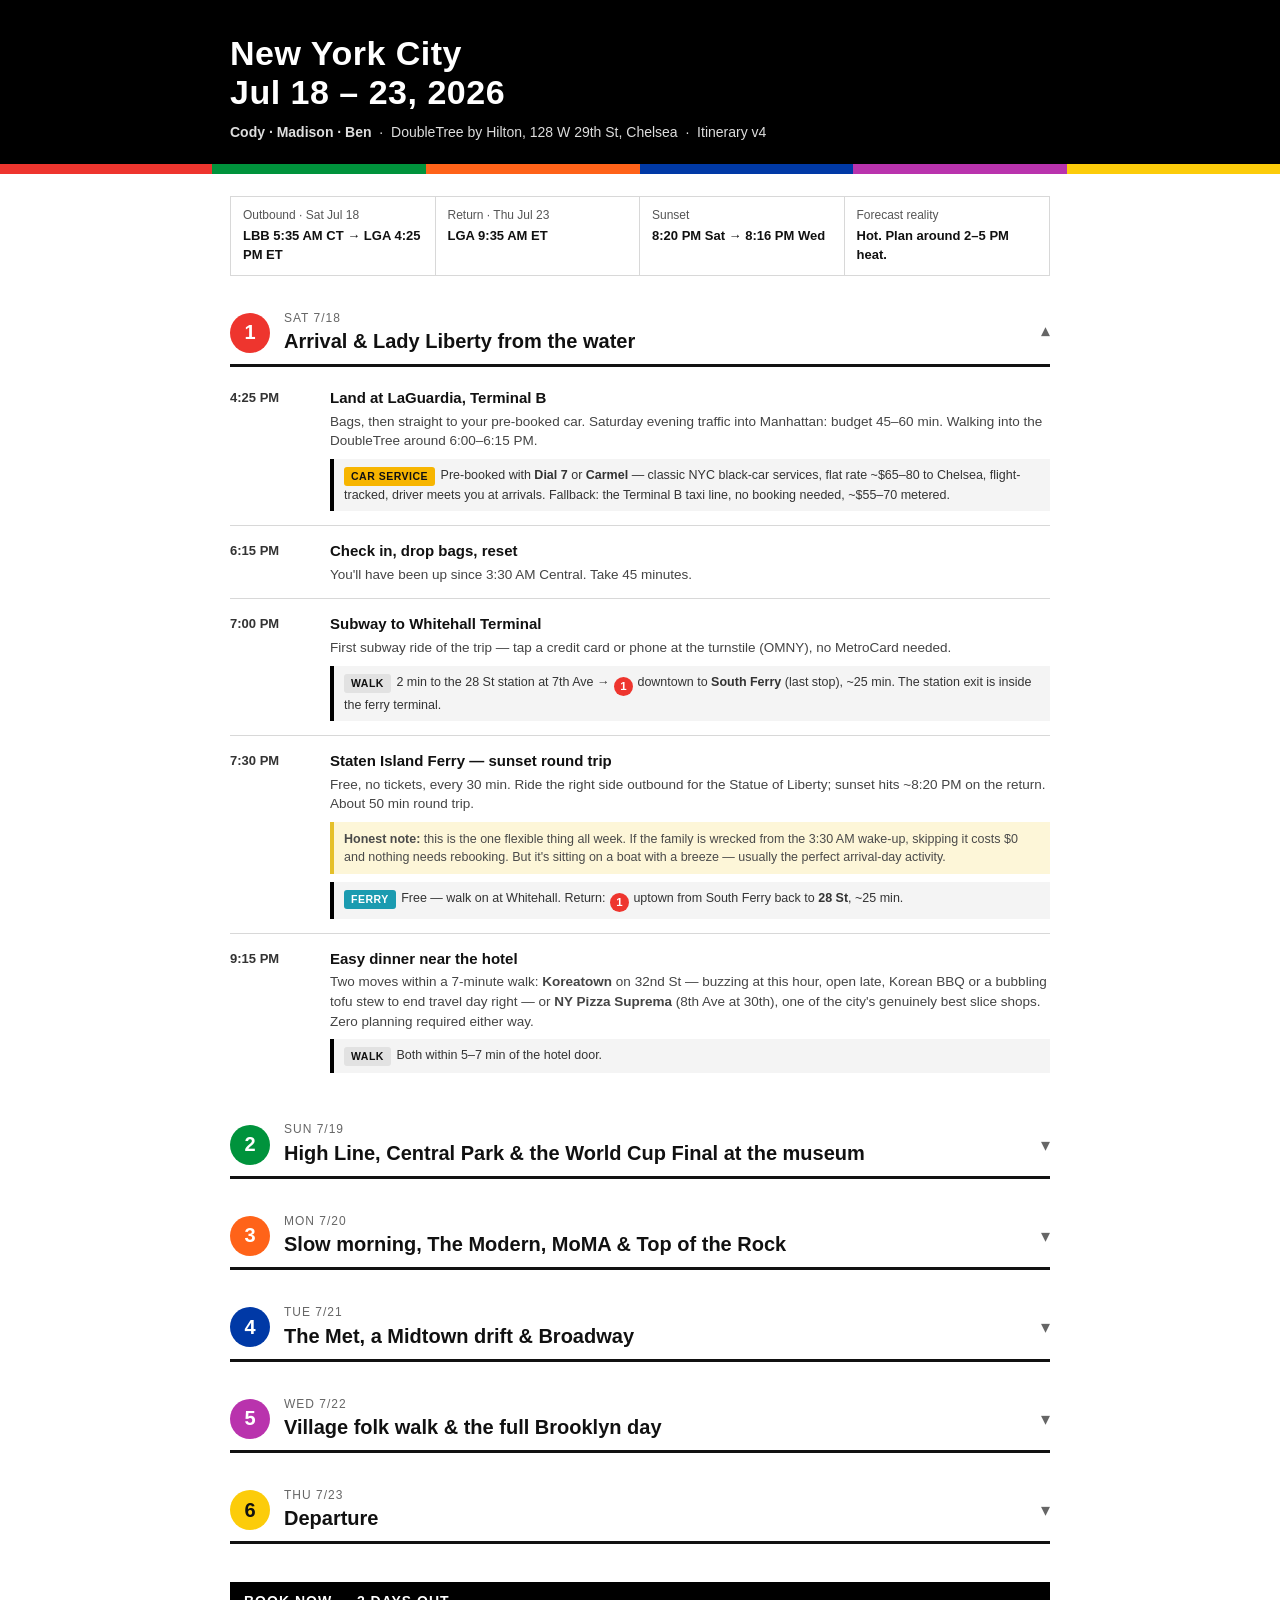
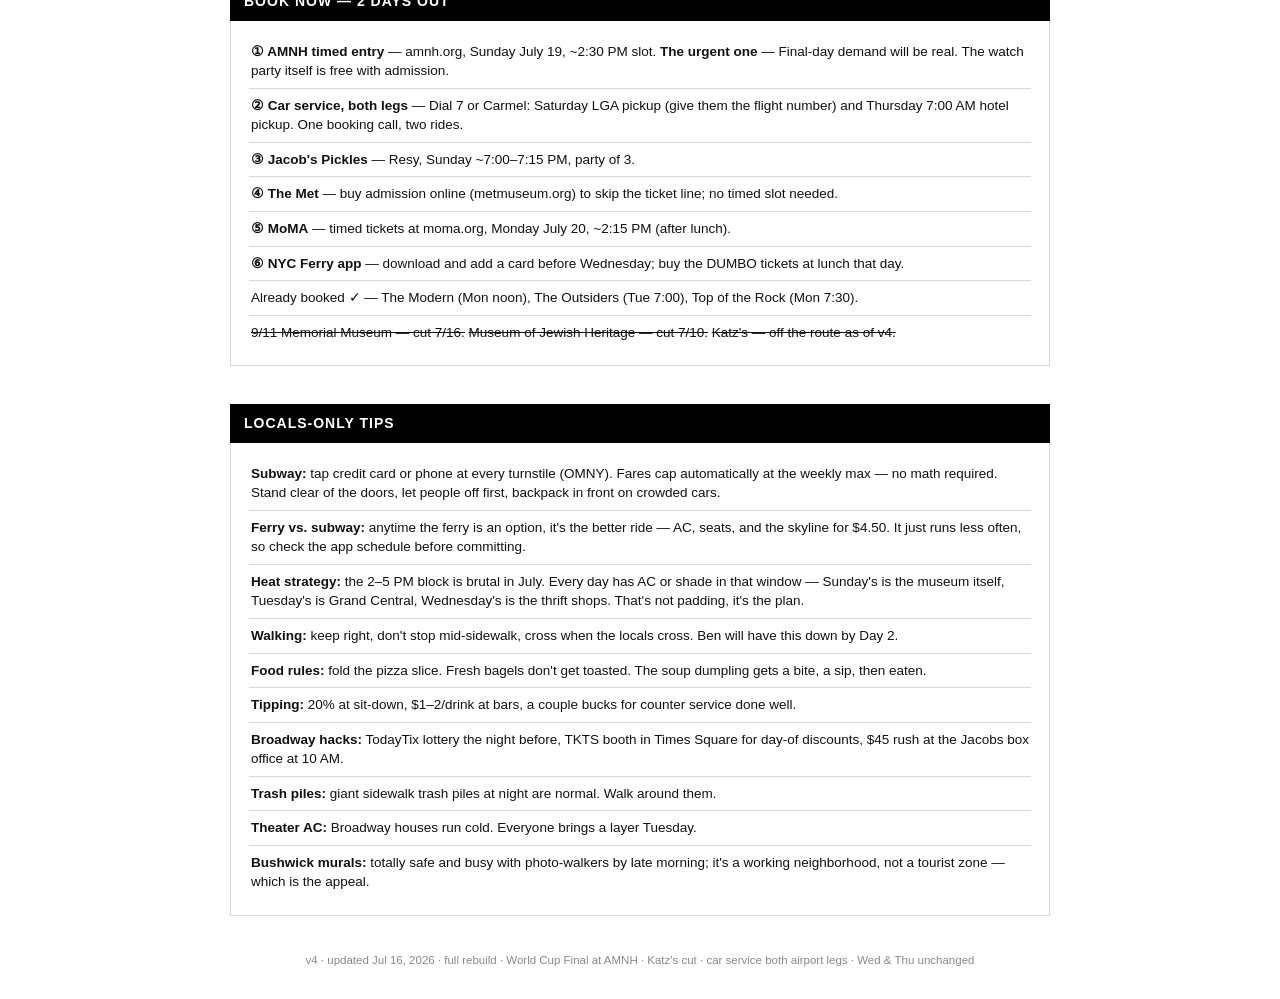
==== commit ed9a3b30: "Implement accordion behavior for day sections Added accordion behavior to the day elements with togg" ====
--- a/index.html
+++ b/index.html
@@ -40,6 +40,14 @@
   .dayhead h2{font-size:20px;font-weight:700}
   .dayhead .dow{display:block;font-size:12px;font-weight:400;color:#666;text-transform:uppercase;letter-spacing:1px}
 
+  /* Accordion behavior */
+  .dayhead{cursor:pointer;user-select:none}
+  .dayhead .chev{margin-left:auto;font-size:18px;color:#666;transition:transform .25s ease;flex:none}
+  .day.open .chev{transform:rotate(180deg)}
+  .day .stops{display:none}
+  .day.open .stops{display:block}
+  @media print{.day .stops{display:block !important}.dayhead .chev{display:none}}
+
   .stops{margin-top:6px}
   .stop{display:grid;grid-template-columns:86px 1fr;gap:14px;padding:14px 0;border-bottom:1px solid var(--rule)}
   .stop:last-child{border-bottom:none}
@@ -396,7 +404,34 @@
       <li><b>Bushwick murals:</b> totally safe and busy with photo-walkers by late morning; it's a working neighborhood, not a tourist zone — which is the appeal.</li>
     </ul>
   </div>
+
+  <footer>v4 · updated Jul 16, 2026 · full rebuild · World Cup Final at AMNH · Katz's cut · car service both airport legs · Wed &amp; Thu unchanged</footer>
 </div>
 
+<script>
+document.addEventListener('DOMContentLoaded', function () {
+  var days = document.querySelectorAll('.day');
+  days.forEach(function (day, i) {
+    var head = day.querySelector('.dayhead');
+    if (!head) return;
+    var chev = document.createElement('span');
+    chev.className = 'chev';
+    chev.textContent = '\u25BE';
+    head.appendChild(chev);
+    head.setAttribute('role', 'button');
+    head.setAttribute('tabindex', '0');
+    if (i === 0) day.classList.add('open');
+    head.setAttribute('aria-expanded', i === 0 ? 'true' : 'false');
+    function toggle() {
+      var open = day.classList.toggle('open');
+      head.setAttribute('aria-expanded', open ? 'true' : 'false');
+    }
+    head.addEventListener('click', toggle);
+    head.addEventListener('keydown', function (e) {
+      if (e.key === 'Enter' || e.key === ' ') { e.preventDefault(); toggle(); }
+    });
+  });
+});
+</script>
 </body>
 </html>
